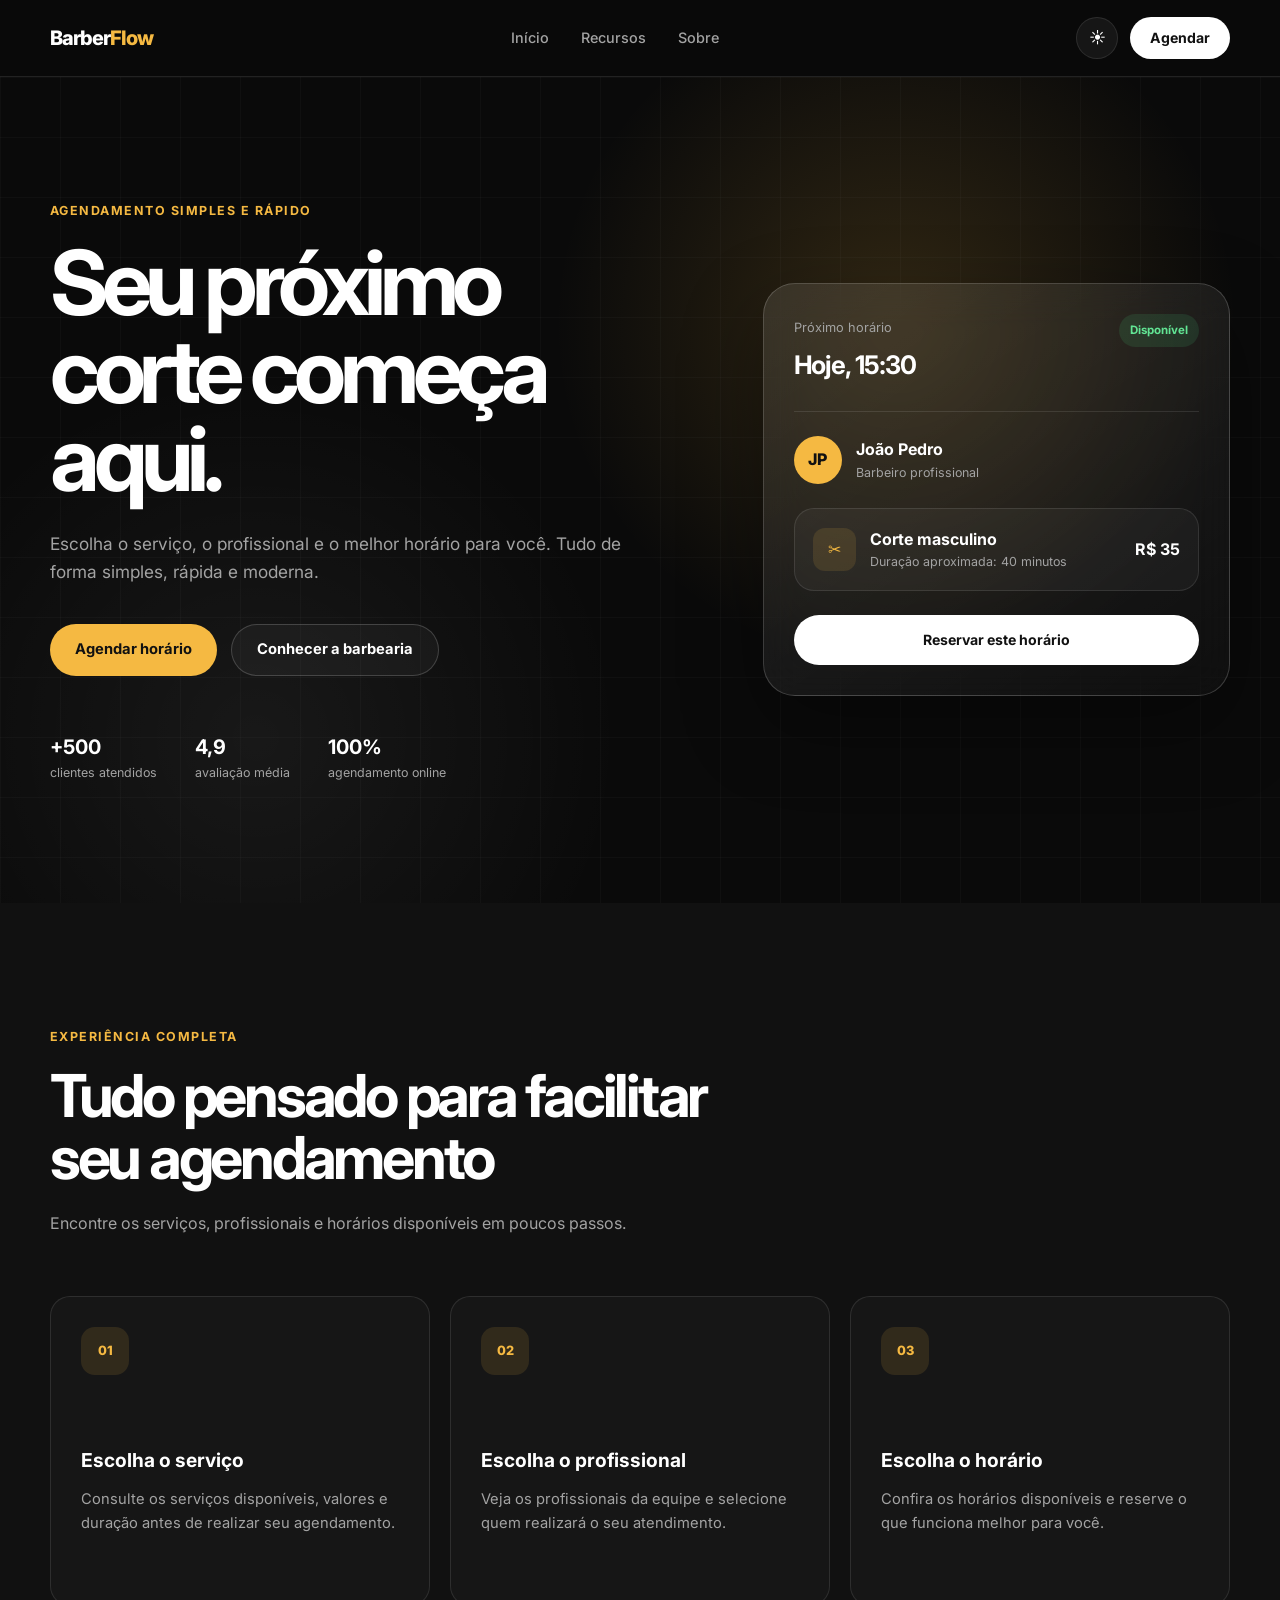
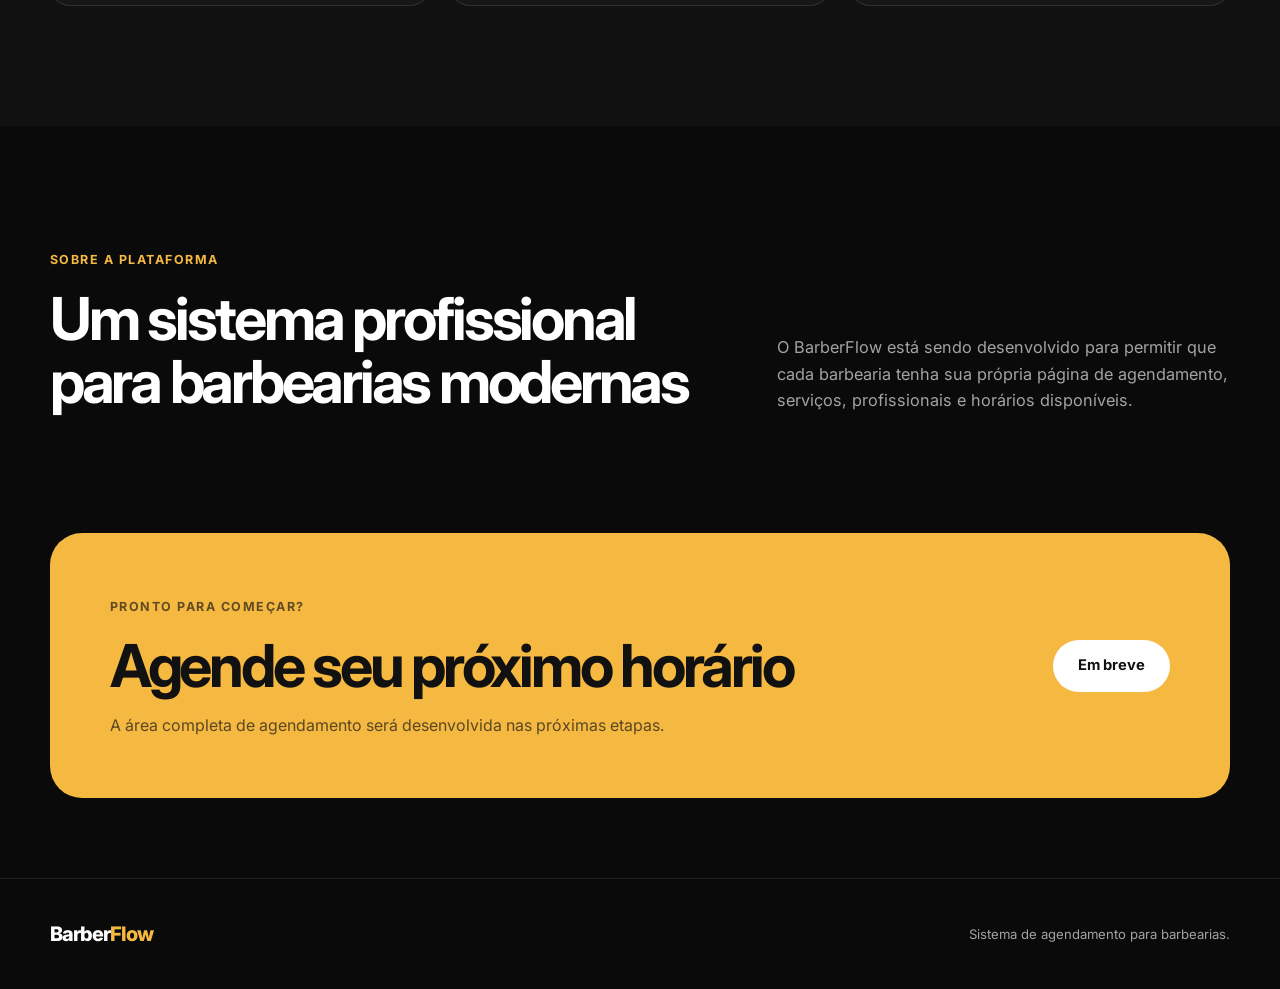
==== index.html @ 9e0fdde7 "Corrige funcionamento do modo claro e escuro" ====
<!DOCTYPE html>
<html lang="pt-BR">
<head>
    <meta charset="UTF-8">

    <meta
        name="viewport"
        content="width=device-width, initial-scale=1.0"
    >

    <meta
        name="description"
        content="BarberFlow, sistema moderno de agendamento para barbearias."
    >

    <title>BarberFlow</title>

    
    <link rel="stylesheet" href="./css/global.css">
<script src="./js/theme.js" defer></script>
</head>

<body>
    <header class="header">
        <div class="container header-content">
            <a href="./index.html" class="logo">
                Barber<span>Flow</span>
            </a>

            <nav class="navigation">
                <a href="#inicio">Início</a>
                <a href="#recursos">Recursos</a>
                <a href="#sobre">Sobre</a>
            </nav>

            <div class="header-actions">
    <button
        type="button"
        class="theme-button"
        id="theme-button"
        aria-label="Ativar modo claro"
    >
        <span id="theme-icon">☀</span>
    </button>

    <a href="#agendar" class="header-button">
        Agendar
    </a>
</div>
        </div>
    </header>

    <main>
        <section class="hero" id="inicio">
            <div class="container hero-content">
                <div class="hero-text">
                    <span class="hero-label">
                        Agendamento simples e rápido
                    </span>

                    <h1>
                        Seu próximo corte começa aqui.
                    </h1>

                    <p>
                        Escolha o serviço, o profissional e o melhor horário
                        para você. Tudo de forma simples, rápida e moderna.
                    </p>

                    <div class="hero-actions">
                        <a href="#agendar" class="button button-primary">
                            Agendar horário
                        </a>

                        <a href="#recursos" class="button button-secondary">
                            Conhecer a barbearia
                        </a>
                    </div>

                    <div class="hero-information">
                        <div>
                            <strong>+500</strong>
                            <span>clientes atendidos</span>
                        </div>

                        <div>
                            <strong>4,9</strong>
                            <span>avaliação média</span>
                        </div>

                        <div>
                            <strong>100%</strong>
                            <span>agendamento online</span>
                        </div>
                    </div>
                </div>

                <div class="hero-card">
                    <div class="card-top">
                        <div>
                            <span class="card-label">Próximo horário</span>
                            <h2>Hoje, 15:30</h2>
                        </div>

                        <span class="status">Disponível</span>
                    </div>

                    <div class="professional">
                        <div class="professional-avatar">
                            JP
                        </div>

                        <div>
                            <strong>João Pedro</strong>
                            <span>Barbeiro profissional</span>
                        </div>
                    </div>

                    <div class="service">
                        <div class="service-icon">
                            ✂
                        </div>

                        <div class="service-information">
                            <strong>Corte masculino</strong>
                            <span>Duração aproximada: 40 minutos</span>
                        </div>

                        <strong class="service-price">
                            R$ 35
                        </strong>
                    </div>

                    <a href="#agendar" class="card-button">
                        Reservar este horário
                    </a>
                </div>
            </div>
        </section>

        <section class="features" id="recursos">
            <div class="container">
                <div class="section-heading">
                    <span>Experiência completa</span>

                    <h2>
                        Tudo pensado para facilitar seu agendamento
                    </h2>

                    <p>
                        Encontre os serviços, profissionais e horários disponíveis
                        em poucos passos.
                    </p>
                </div>

                <div class="features-grid">
                    <article class="feature-card">
                        <div class="feature-icon">01</div>

                        <h3>Escolha o serviço</h3>

                        <p>
                            Consulte os serviços disponíveis, valores e duração
                            antes de realizar seu agendamento.
                        </p>
                    </article>

                    <article class="feature-card">
                        <div class="feature-icon">02</div>

                        <h3>Escolha o profissional</h3>

                        <p>
                            Veja os profissionais da equipe e selecione quem
                            realizará o seu atendimento.
                        </p>
                    </article>

                    <article class="feature-card">
                        <div class="feature-icon">03</div>

                        <h3>Escolha o horário</h3>

                        <p>
                            Confira os horários disponíveis e reserve o que
                            funciona melhor para você.
                        </p>
                    </article>
                </div>
            </div>
        </section>

        <section class="about" id="sobre">
            <div class="container about-content">
                <div>
                    <span class="section-label">Sobre a plataforma</span>

                    <h2>
                        Um sistema profissional para barbearias modernas
                    </h2>
                </div>

                <p>
                    O BarberFlow está sendo desenvolvido para permitir que cada
                    barbearia tenha sua própria página de agendamento, serviços,
                    profissionais e horários disponíveis.
                </p>
            </div>
        </section>

        <section class="booking-call" id="agendar">
            <div class="container booking-content">
                <div>
                    <span>Pronto para começar?</span>

                    <h2>Agende seu próximo horário</h2>

                    <p>
                        A área completa de agendamento será desenvolvida nas
                        próximas etapas.
                    </p>
                </div>

                <button type="button" class="button button-light">
                    Em breve
                </button>
            </div>
        </section>
    </main>

    <footer class="footer">
        <div class="container footer-content">
            <a href="./index.html" class="logo">
                Barber<span>Flow</span>
            </a>

            <p>
                Sistema de agendamento para barbearias.
            </p>
        </div>
    </footer>
    <script src="./js/theme.js"></script>
</body>
</html>
---- css/global.css ----
@import url("https://fonts.googleapis.com/css2?family=Inter:wght@400;500;600;700;800&display=swap");

:root {
    --background: #0a0a0a;
    --background-soft: #111111;
    --card: #161616;
    --card-hover: #1c1c1c;

    --text: #ffffff;
    --text-soft: #a3a3a3;
    --text-dark: #111111;

    --primary: #f5b942;
    --primary-hover: #ffc95c;

    --border: rgba(255, 255, 255, 0.1);
    --border-light: rgba(255, 255, 255, 0.18);

    --container: 1180px;

    --radius-small: 12px;
    --radius-medium: 20px;
    --radius-large: 32px;

    --shadow:
        0 30px 80px rgba(0, 0, 0, 0.35);
}

body.light-mode {
    --background: #f5f5f7;
    --background-soft: #ffffff;
    --card: #ffffff;
    --card-hover: #fafafa;

    --text: #121212;
    --text-soft: #666666;
    --text-dark: #111111;

    --border: rgba(0, 0, 0, 0.09);
    --border-light: rgba(0, 0, 0, 0.16);

    --shadow:
        0 30px 80px rgba(0, 0, 0, 0.12);
}

* {
    margin: 0;
    padding: 0;
    box-sizing: border-box;
}

html {
    scroll-behavior: smooth;
}

body {
    min-height: 100vh;
    font-family: "Inter", Arial, sans-serif;
    background-color: var(--background);
    color: var(--text);
    line-height: 1.6;
}

a {
    color: inherit;
    text-decoration: none;
}

button,
input,
select,
textarea {
    font: inherit;
}

button {
    border: none;
    cursor: pointer;
}

.container {
    width: min(100% - 40px, var(--container));
    margin-inline: auto;
}

.header {
    position: sticky;
    top: 0;
    z-index: 100;
    border-bottom: 1px solid var(--border);
    background-color: rgba(10, 10, 10, 0.82);
    backdrop-filter: blur(20px);
}

.header-content {
    min-height: 76px;
    display: flex;
    align-items: center;
    justify-content: space-between;
    gap: 30px;
}

.logo {
    font-size: 1.25rem;
    font-weight: 800;
    letter-spacing: -0.05em;
}

.logo span {
    color: var(--primary);
}

.navigation {
    display: flex;
    align-items: center;
    gap: 32px;
}

.navigation a {
    color: var(--text-soft);
    font-size: 0.9rem;
    font-weight: 500;
    transition: color 0.2s ease;
}

.navigation a:hover {
    color: var(--text);
}

.header-button {
    min-height: 42px;
    display: inline-flex;
    align-items: center;
    justify-content: center;
    padding: 0 20px;
    border-radius: 999px;
    background-color: var(--text);
    color: var(--text-dark);
    font-size: 0.88rem;
    font-weight: 700;
    transition:
        transform 0.2s ease,
        opacity 0.2s ease;
}

.header-button:hover {
    transform: translateY(-2px);
    opacity: 0.9;
}

.hero {
    position: relative;
    overflow: hidden;
    padding: 120px 0;
    background:
        radial-gradient(
            circle at 70% 30%,
            rgba(245, 185, 66, 0.17),
            transparent 32%
        ),
        radial-gradient(
            circle at 20% 80%,
            rgba(255, 255, 255, 0.06),
            transparent 30%
        );
}

.hero::before {
    content: "";
    position: absolute;
    inset: 0;
    pointer-events: none;
    background-image:
        linear-gradient(
            rgba(255, 255, 255, 0.025) 1px,
            transparent 1px
        ),
        linear-gradient(
            90deg,
            rgba(255, 255, 255, 0.025) 1px,
            transparent 1px
        );
    background-size: 60px 60px;
}

.hero-content {
    position: relative;
    display: grid;
    grid-template-columns: minmax(0, 1.15fr) minmax(340px, 0.85fr);
    align-items: center;
    gap: 80px;
}

.hero-label,
.section-label,
.section-heading > span,
.booking-content span {
    display: inline-block;
    margin-bottom: 18px;
    color: var(--primary);
    font-size: 0.78rem;
    font-weight: 700;
    letter-spacing: 0.12em;
    text-transform: uppercase;
}

.hero-text h1 {
    max-width: 720px;
    font-size: clamp(3rem, 7vw, 6rem);
    line-height: 0.98;
    letter-spacing: -0.07em;
}

.hero-text > p {
    max-width: 610px;
    margin-top: 28px;
    color: var(--text-soft);
    font-size: 1.08rem;
}

.hero-actions {
    display: flex;
    flex-wrap: wrap;
    gap: 14px;
    margin-top: 38px;
}

.button {
    min-height: 52px;
    display: inline-flex;
    align-items: center;
    justify-content: center;
    padding: 0 25px;
    border-radius: 999px;
    font-size: 0.92rem;
    font-weight: 700;
    transition:
        transform 0.2s ease,
        background-color 0.2s ease,
        border-color 0.2s ease;
}

.button:hover {
    transform: translateY(-2px);
}

.button-primary {
    background-color: var(--primary);
    color: var(--text-dark);
}

.button-primary:hover {
    background-color: var(--primary-hover);
}

.button-secondary {
    border: 1px solid var(--border-light);
    background-color: rgba(255, 255, 255, 0.04);
}

.button-secondary:hover {
    border-color: rgba(255, 255, 255, 0.3);
    background-color: rgba(255, 255, 255, 0.08);
}

.button-light {
    background-color: var(--text);
    color: var(--text-dark);
}

.hero-information {
    display: flex;
    flex-wrap: wrap;
    gap: 38px;
    margin-top: 55px;
}

.hero-information div {
    display: flex;
    flex-direction: column;
}

.hero-information strong {
    font-size: 1.25rem;
}

.hero-information span {
    color: var(--text-soft);
    font-size: 0.78rem;
}

.hero-card {
    padding: 30px;
    border: 1px solid var(--border-light);
    border-radius: var(--radius-large);
    background:
        linear-gradient(
            145deg,
            rgba(255, 255, 255, 0.1),
            rgba(255, 255, 255, 0.025)
        );
    box-shadow: var(--shadow);
    backdrop-filter: blur(20px);
}

.card-top {
    display: flex;
    align-items: flex-start;
    justify-content: space-between;
    gap: 20px;
    padding-bottom: 25px;
    border-bottom: 1px solid var(--border);
}

.card-label {
    color: var(--text-soft);
    font-size: 0.8rem;
}

.card-top h2 {
    margin-top: 5px;
    font-size: 1.6rem;
    letter-spacing: -0.04em;
}

.status {
    padding: 7px 11px;
    border-radius: 999px;
    background-color: rgba(77, 222, 128, 0.12);
    color: #62e594;
    font-size: 0.72rem;
    font-weight: 700;
}

.professional {
    display: flex;
    align-items: center;
    gap: 14px;
    padding: 24px 0;
}

.professional-avatar {
    width: 48px;
    height: 48px;
    display: grid;
    place-items: center;
    flex-shrink: 0;
    border-radius: 50%;
    background-color: var(--primary);
    color: var(--text-dark);
    font-weight: 800;
}

.professional div:last-child {
    display: flex;
    flex-direction: column;
}

.professional span,
.service-information span {
    color: var(--text-soft);
    font-size: 0.78rem;
}

.service {
    display: flex;
    align-items: center;
    gap: 14px;
    padding: 18px;
    border: 1px solid var(--border);
    border-radius: var(--radius-medium);
    background-color: rgba(255, 255, 255, 0.04);
}

.service-icon {
    width: 43px;
    height: 43px;
    display: grid;
    place-items: center;
    flex-shrink: 0;
    border-radius: 12px;
    background-color: rgba(245, 185, 66, 0.12);
    color: var(--primary);
}

.service-information {
    display: flex;
    flex: 1;
    flex-direction: column;
}

.service-price {
    white-space: nowrap;
}

.card-button {
    min-height: 50px;
    display: flex;
    align-items: center;
    justify-content: center;
    margin-top: 24px;
    border-radius: 999px;
    background-color: var(--text);
    color: var(--text-dark);
    font-size: 0.88rem;
    font-weight: 700;
    transition:
        transform 0.2s ease,
        opacity 0.2s ease;
}

.card-button:hover {
    transform: translateY(-2px);
    opacity: 0.92;
}

.features {
    padding: 120px 0;
    background-color: var(--background-soft);
}

.section-heading {
    max-width: 720px;
    margin-bottom: 60px;
}

.section-heading h2,
.about h2,
.booking-content h2 {
    font-size: clamp(2rem, 5vw, 3.7rem);
    line-height: 1.05;
    letter-spacing: -0.055em;
}

.section-heading p {
    max-width: 610px;
    margin-top: 22px;
    color: var(--text-soft);
}

.features-grid {
    display: grid;
    grid-template-columns: repeat(3, 1fr);
    gap: 20px;
}

.feature-card {
    min-height: 310px;
    padding: 30px;
    border: 1px solid var(--border);
    border-radius: var(--radius-medium);
    background-color: var(--card);
    transition:
        transform 0.25s ease,
        border-color 0.25s ease,
        background-color 0.25s ease;
}

.feature-card:hover {
    transform: translateY(-6px);
    border-color: var(--border-light);
    background-color: var(--card-hover);
}

.feature-icon {
    width: 48px;
    height: 48px;
    display: grid;
    place-items: center;
    margin-bottom: 70px;
    border-radius: 14px;
    background-color: rgba(245, 185, 66, 0.12);
    color: var(--primary);
    font-size: 0.8rem;
    font-weight: 800;
}

.feature-card h3 {
    margin-bottom: 12px;
    font-size: 1.2rem;
}

.feature-card p {
    color: var(--text-soft);
    font-size: 0.92rem;
}

.about {
    padding: 120px 0;
}

.about-content {
    display: grid;
    grid-template-columns: 1fr 0.7fr;
    align-items: end;
    gap: 80px;
}

.about-content > p {
    color: var(--text-soft);
    font-size: 1.02rem;
}

.booking-call {
    padding: 0 0 80px;
}

.booking-content {
    display: flex;
    align-items: center;
    justify-content: space-between;
    gap: 40px;
    padding: 60px;
    border-radius: var(--radius-large);
    background-color: var(--primary);
    color: var(--text-dark);
}

.booking-content span {
    color: rgba(17, 17, 17, 0.65);
}

.booking-content p {
    margin-top: 16px;
    color: rgba(17, 17, 17, 0.68);
}

.footer {
    border-top: 1px solid var(--border);
}

.footer-content {
    min-height: 110px;
    display: flex;
    align-items: center;
    justify-content: space-between;
    gap: 30px;
}

.footer-content p {
    color: var(--text-soft);
    font-size: 0.82rem;
}

@media (max-width: 900px) {
    .navigation {
        display: none;
    }

    .hero {
        padding: 90px 0;
    }

    .hero-content {
        grid-template-columns: 1fr;
        gap: 60px;
    }

    .hero-card {
        max-width: 600px;
    }

    .features-grid {
        grid-template-columns: 1fr;
    }

    .feature-card {
        min-height: auto;
    }

    .feature-icon {
        margin-bottom: 45px;
    }

    .about-content {
        grid-template-columns: 1fr;
        gap: 30px;
    }
}

@media (max-width: 600px) {
    .container {
        width: min(100% - 28px, var(--container));
    }

    .header-content {
        min-height: 68px;
    }

    .header-button {
        min-height: 38px;
        padding: 0 16px;
        font-size: 0.8rem;
    }

    .hero {
        padding: 70px 0;
    }

    .hero-text h1 {
        font-size: clamp(2.7rem, 16vw, 4.3rem);
    }

    .hero-information {
        display: grid;
        grid-template-columns: 1fr 1fr;
        gap: 24px;
    }

    .hero-card {
        padding: 22px;
        border-radius: 24px;
    }

    .service {
        align-items: flex-start;
        flex-wrap: wrap;
    }

    .service-information {
        min-width: 140px;
    }

    .features,
    .about {
        padding: 85px 0;
    }

    .section-heading {
        margin-bottom: 40px;
    }

    .feature-card {
        padding: 24px;
    }

    .booking-call {
        padding-bottom: 50px;
    }

    .booking-content {
        flex-direction: column;
        align-items: flex-start;
        padding: 35px 25px;
        border-radius: 24px;
    }

    .footer-content {
        min-height: 130px;
        flex-direction: column;
        justify-content: center;
        text-align: center;
    }
}
.header-actions {
    display: flex;
    align-items: center;
    gap: 12px;
}

.theme-button {
    width: 42px;
    height: 42px;
    display: grid;
    place-items: center;
    border: 1px solid var(--border);
    border-radius: 50%;
    background-color: var(--card);
    color: var(--text);
    font-size: 1rem;
    transition:
        transform 0.2s ease,
        background-color 0.2s ease,
        border-color 0.2s ease;
}

.theme-button:hover {
    transform: translateY(-2px);
    border-color: var(--border-light);
    background-color: var(--card-hover);
}

body.light-mode .header {
    background-color: rgba(245, 245, 247, 0.86);
}

body.light-mode .hero {
    background:
        radial-gradient(
            circle at 70% 30%,
            rgba(245, 185, 66, 0.2),
            transparent 32%
        ),
        radial-gradient(
            circle at 20% 80%,
            rgba(0, 0, 0, 0.04),
            transparent 30%
        );
}

body.light-mode .hero::before {
    background-image:
        linear-gradient(
            rgba(0, 0, 0, 0.035) 1px,
            transparent 1px
        ),
        linear-gradient(
            90deg,
            rgba(0, 0, 0, 0.035) 1px,
            transparent 1px
        );
}

body.light-mode .hero-card {
    background:
        linear-gradient(
            145deg,
            rgba(255, 255, 255, 0.98),
            rgba(255, 255, 255, 0.8)
        );
}

body.light-mode .button-secondary {
    background-color: rgba(0, 0, 0, 0.03);
}

body.light-mode .button-secondary:hover {
    background-color: rgba(0, 0, 0, 0.07);
}

.header-actions {
    display: flex;
    align-items: center;
    gap: 12px;
}

.theme-button {
    width: 42px;
    height: 42px;
    display: grid;
    place-items: center;
    border: 1px solid var(--border);
    border-radius: 50%;
    background-color: var(--card);
    color: var(--text);
    font-size: 1rem;
    cursor: pointer;
}

body.light-mode .header {
    background-color: rgba(245, 245, 247, 0.9);
}

body.light-mode .hero-card {
    background-color: #ffffff;
}
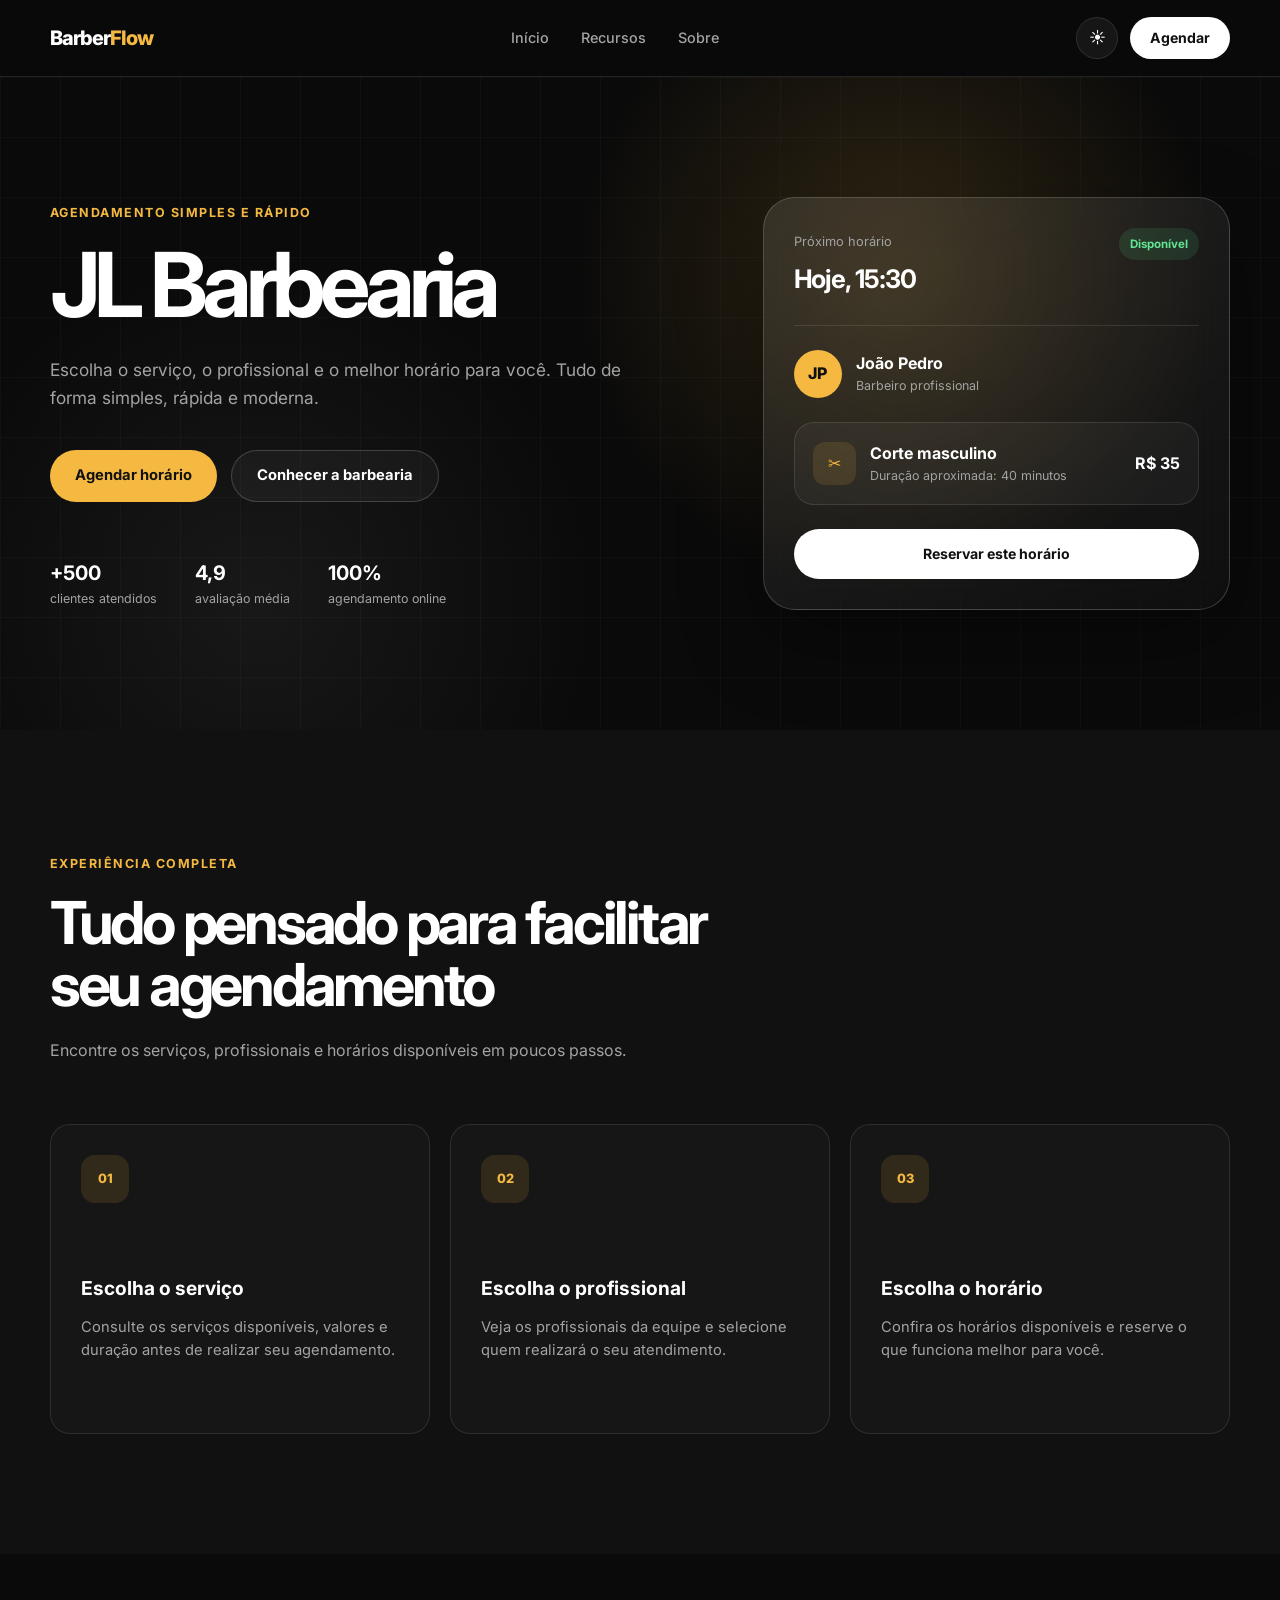
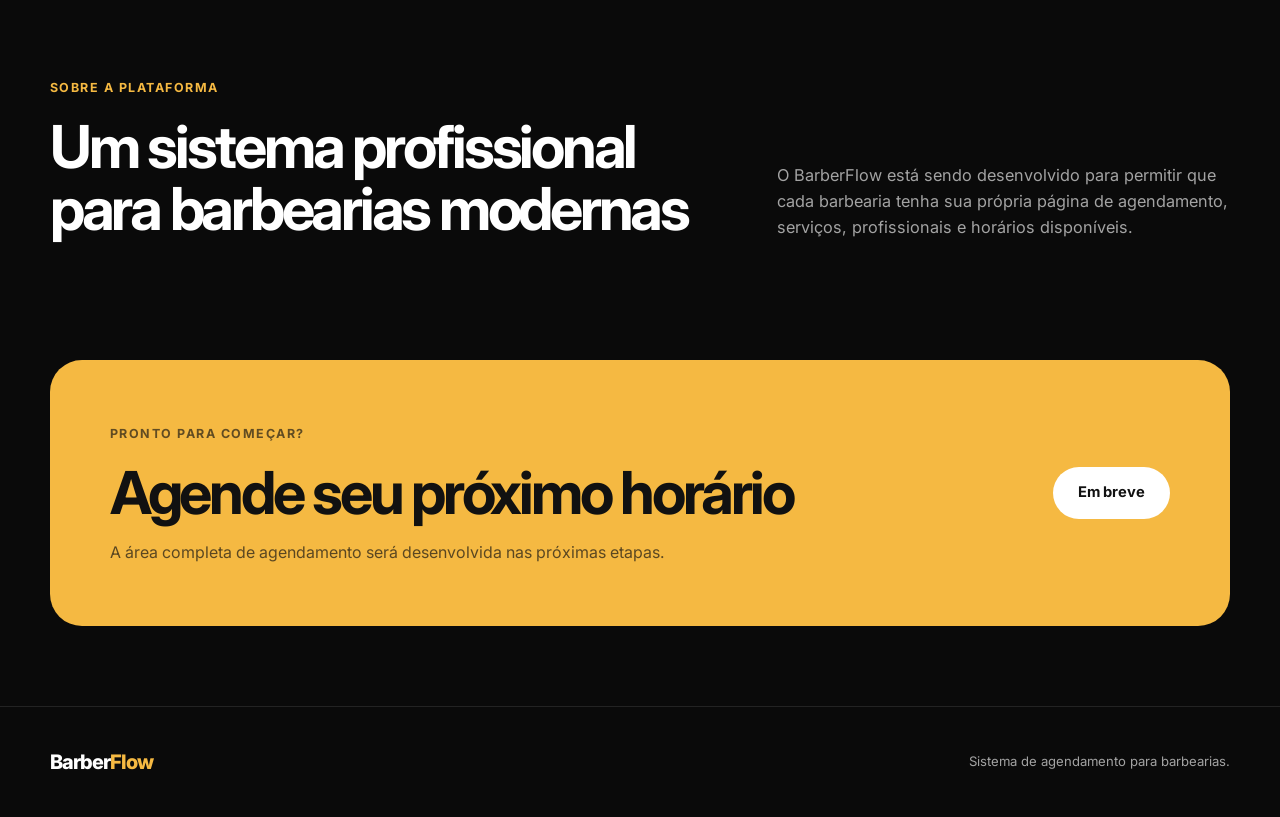
==== commit 9a637caf: "Testa banco de dados simulado na página" ====
--- a/index.html
+++ b/index.html
@@ -8,16 +8,10 @@
         content="width=device-width, initial-scale=1.0"
     >
 
-    <meta
-        name="description"
-        content="BarberFlow, sistema moderno de agendamento para barbearias."
-    >
-
     <title>BarberFlow</title>
 
-    
     <link rel="stylesheet" href="./css/global.css">
-<script src="./js/theme.js" defer></script>
+    <script src="./js/theme.js" defer></script>
 </head>
 
 <body>
@@ -58,7 +52,7 @@
                         Agendamento simples e rápido
                     </span>
 
-                    <h1>
+                    <h1 id="hero-title">
                         Seu próximo corte começa aqui.
                     </h1>
 
@@ -239,6 +233,8 @@
             </p>
         </div>
     </footer>
-    <script src="./js/theme.js"></script>
+    <script src="./js/theme.js" defer></script>
+<script src="./js/database.js"></script>
+<script src="./js/app.js"></script>
 </body>
 </html>
--- a/css/global.css
+++ b/css/global.css
@@ -1,47 +1,12 @@
 @import url("https://fonts.googleapis.com/css2?family=Inter:wght@400;500;600;700;800&display=swap");
 
-:root {
-    --background: #0a0a0a;
-    --background-soft: #111111;
-    --card: #161616;
-    --card-hover: #1c1c1c;
-
-    --text: #ffffff;
-    --text-soft: #a3a3a3;
-    --text-dark: #111111;
-
-    --primary: #f5b942;
-    --primary-hover: #ffc95c;
-
-    --border: rgba(255, 255, 255, 0.1);
-    --border-light: rgba(255, 255, 255, 0.18);
-
-    --container: 1180px;
-
-    --radius-small: 12px;
-    --radius-medium: 20px;
-    --radius-large: 32px;
-
-    --shadow:
-        0 30px 80px rgba(0, 0, 0, 0.35);
-}
-
-body.light-mode {
-    --background: #f5f5f7;
-    --background-soft: #ffffff;
-    --card: #ffffff;
-    --card-hover: #fafafa;
-
-    --text: #121212;
-    --text-soft: #666666;
-    --text-dark: #111111;
-
-    --border: rgba(0, 0, 0, 0.09);
-    --border-light: rgba(0, 0, 0, 0.16);
-
-    --shadow:
-        0 30px 80px rgba(0, 0, 0, 0.12);
-}
+@import url("./variables.css");
+@import url("./header.css");
+@import url("./hero.css");
+@import url("./buttons.css");
+@import url("./cards.css");
+@import url("./sections.css");
+@import url("./responsive.css");
 
 * {
     margin: 0;
@@ -59,6 +24,9 @@
     background-color: var(--background);
     color: var(--text);
     line-height: 1.6;
+    transition:
+        background-color 0.25s ease,
+        color 0.25s ease;
 }
 
 a {
@@ -81,676 +49,4 @@
 .container {
     width: min(100% - 40px, var(--container));
     margin-inline: auto;
-}
-
-.header {
-    position: sticky;
-    top: 0;
-    z-index: 100;
-    border-bottom: 1px solid var(--border);
-    background-color: rgba(10, 10, 10, 0.82);
-    backdrop-filter: blur(20px);
-}
-
-.header-content {
-    min-height: 76px;
-    display: flex;
-    align-items: center;
-    justify-content: space-between;
-    gap: 30px;
-}
-
-.logo {
-    font-size: 1.25rem;
-    font-weight: 800;
-    letter-spacing: -0.05em;
-}
-
-.logo span {
-    color: var(--primary);
-}
-
-.navigation {
-    display: flex;
-    align-items: center;
-    gap: 32px;
-}
-
-.navigation a {
-    color: var(--text-soft);
-    font-size: 0.9rem;
-    font-weight: 500;
-    transition: color 0.2s ease;
-}
-
-.navigation a:hover {
-    color: var(--text);
-}
-
-.header-button {
-    min-height: 42px;
-    display: inline-flex;
-    align-items: center;
-    justify-content: center;
-    padding: 0 20px;
-    border-radius: 999px;
-    background-color: var(--text);
-    color: var(--text-dark);
-    font-size: 0.88rem;
-    font-weight: 700;
-    transition:
-        transform 0.2s ease,
-        opacity 0.2s ease;
-}
-
-.header-button:hover {
-    transform: translateY(-2px);
-    opacity: 0.9;
-}
-
-.hero {
-    position: relative;
-    overflow: hidden;
-    padding: 120px 0;
-    background:
-        radial-gradient(
-            circle at 70% 30%,
-            rgba(245, 185, 66, 0.17),
-            transparent 32%
-        ),
-        radial-gradient(
-            circle at 20% 80%,
-            rgba(255, 255, 255, 0.06),
-            transparent 30%
-        );
-}
-
-.hero::before {
-    content: "";
-    position: absolute;
-    inset: 0;
-    pointer-events: none;
-    background-image:
-        linear-gradient(
-            rgba(255, 255, 255, 0.025) 1px,
-            transparent 1px
-        ),
-        linear-gradient(
-            90deg,
-            rgba(255, 255, 255, 0.025) 1px,
-            transparent 1px
-        );
-    background-size: 60px 60px;
-}
-
-.hero-content {
-    position: relative;
-    display: grid;
-    grid-template-columns: minmax(0, 1.15fr) minmax(340px, 0.85fr);
-    align-items: center;
-    gap: 80px;
-}
-
-.hero-label,
-.section-label,
-.section-heading > span,
-.booking-content span {
-    display: inline-block;
-    margin-bottom: 18px;
-    color: var(--primary);
-    font-size: 0.78rem;
-    font-weight: 700;
-    letter-spacing: 0.12em;
-    text-transform: uppercase;
-}
-
-.hero-text h1 {
-    max-width: 720px;
-    font-size: clamp(3rem, 7vw, 6rem);
-    line-height: 0.98;
-    letter-spacing: -0.07em;
-}
-
-.hero-text > p {
-    max-width: 610px;
-    margin-top: 28px;
-    color: var(--text-soft);
-    font-size: 1.08rem;
-}
-
-.hero-actions {
-    display: flex;
-    flex-wrap: wrap;
-    gap: 14px;
-    margin-top: 38px;
-}
-
-.button {
-    min-height: 52px;
-    display: inline-flex;
-    align-items: center;
-    justify-content: center;
-    padding: 0 25px;
-    border-radius: 999px;
-    font-size: 0.92rem;
-    font-weight: 700;
-    transition:
-        transform 0.2s ease,
-        background-color 0.2s ease,
-        border-color 0.2s ease;
-}
-
-.button:hover {
-    transform: translateY(-2px);
-}
-
-.button-primary {
-    background-color: var(--primary);
-    color: var(--text-dark);
-}
-
-.button-primary:hover {
-    background-color: var(--primary-hover);
-}
-
-.button-secondary {
-    border: 1px solid var(--border-light);
-    background-color: rgba(255, 255, 255, 0.04);
-}
-
-.button-secondary:hover {
-    border-color: rgba(255, 255, 255, 0.3);
-    background-color: rgba(255, 255, 255, 0.08);
-}
-
-.button-light {
-    background-color: var(--text);
-    color: var(--text-dark);
-}
-
-.hero-information {
-    display: flex;
-    flex-wrap: wrap;
-    gap: 38px;
-    margin-top: 55px;
-}
-
-.hero-information div {
-    display: flex;
-    flex-direction: column;
-}
-
-.hero-information strong {
-    font-size: 1.25rem;
-}
-
-.hero-information span {
-    color: var(--text-soft);
-    font-size: 0.78rem;
-}
-
-.hero-card {
-    padding: 30px;
-    border: 1px solid var(--border-light);
-    border-radius: var(--radius-large);
-    background:
-        linear-gradient(
-            145deg,
-            rgba(255, 255, 255, 0.1),
-            rgba(255, 255, 255, 0.025)
-        );
-    box-shadow: var(--shadow);
-    backdrop-filter: blur(20px);
-}
-
-.card-top {
-    display: flex;
-    align-items: flex-start;
-    justify-content: space-between;
-    gap: 20px;
-    padding-bottom: 25px;
-    border-bottom: 1px solid var(--border);
-}
-
-.card-label {
-    color: var(--text-soft);
-    font-size: 0.8rem;
-}
-
-.card-top h2 {
-    margin-top: 5px;
-    font-size: 1.6rem;
-    letter-spacing: -0.04em;
-}
-
-.status {
-    padding: 7px 11px;
-    border-radius: 999px;
-    background-color: rgba(77, 222, 128, 0.12);
-    color: #62e594;
-    font-size: 0.72rem;
-    font-weight: 700;
-}
-
-.professional {
-    display: flex;
-    align-items: center;
-    gap: 14px;
-    padding: 24px 0;
-}
-
-.professional-avatar {
-    width: 48px;
-    height: 48px;
-    display: grid;
-    place-items: center;
-    flex-shrink: 0;
-    border-radius: 50%;
-    background-color: var(--primary);
-    color: var(--text-dark);
-    font-weight: 800;
-}
-
-.professional div:last-child {
-    display: flex;
-    flex-direction: column;
-}
-
-.professional span,
-.service-information span {
-    color: var(--text-soft);
-    font-size: 0.78rem;
-}
-
-.service {
-    display: flex;
-    align-items: center;
-    gap: 14px;
-    padding: 18px;
-    border: 1px solid var(--border);
-    border-radius: var(--radius-medium);
-    background-color: rgba(255, 255, 255, 0.04);
-}
-
-.service-icon {
-    width: 43px;
-    height: 43px;
-    display: grid;
-    place-items: center;
-    flex-shrink: 0;
-    border-radius: 12px;
-    background-color: rgba(245, 185, 66, 0.12);
-    color: var(--primary);
-}
-
-.service-information {
-    display: flex;
-    flex: 1;
-    flex-direction: column;
-}
-
-.service-price {
-    white-space: nowrap;
-}
-
-.card-button {
-    min-height: 50px;
-    display: flex;
-    align-items: center;
-    justify-content: center;
-    margin-top: 24px;
-    border-radius: 999px;
-    background-color: var(--text);
-    color: var(--text-dark);
-    font-size: 0.88rem;
-    font-weight: 700;
-    transition:
-        transform 0.2s ease,
-        opacity 0.2s ease;
-}
-
-.card-button:hover {
-    transform: translateY(-2px);
-    opacity: 0.92;
-}
-
-.features {
-    padding: 120px 0;
-    background-color: var(--background-soft);
-}
-
-.section-heading {
-    max-width: 720px;
-    margin-bottom: 60px;
-}
-
-.section-heading h2,
-.about h2,
-.booking-content h2 {
-    font-size: clamp(2rem, 5vw, 3.7rem);
-    line-height: 1.05;
-    letter-spacing: -0.055em;
-}
-
-.section-heading p {
-    max-width: 610px;
-    margin-top: 22px;
-    color: var(--text-soft);
-}
-
-.features-grid {
-    display: grid;
-    grid-template-columns: repeat(3, 1fr);
-    gap: 20px;
-}
-
-.feature-card {
-    min-height: 310px;
-    padding: 30px;
-    border: 1px solid var(--border);
-    border-radius: var(--radius-medium);
-    background-color: var(--card);
-    transition:
-        transform 0.25s ease,
-        border-color 0.25s ease,
-        background-color 0.25s ease;
-}
-
-.feature-card:hover {
-    transform: translateY(-6px);
-    border-color: var(--border-light);
-    background-color: var(--card-hover);
-}
-
-.feature-icon {
-    width: 48px;
-    height: 48px;
-    display: grid;
-    place-items: center;
-    margin-bottom: 70px;
-    border-radius: 14px;
-    background-color: rgba(245, 185, 66, 0.12);
-    color: var(--primary);
-    font-size: 0.8rem;
-    font-weight: 800;
-}
-
-.feature-card h3 {
-    margin-bottom: 12px;
-    font-size: 1.2rem;
-}
-
-.feature-card p {
-    color: var(--text-soft);
-    font-size: 0.92rem;
-}
-
-.about {
-    padding: 120px 0;
-}
-
-.about-content {
-    display: grid;
-    grid-template-columns: 1fr 0.7fr;
-    align-items: end;
-    gap: 80px;
-}
-
-.about-content > p {
-    color: var(--text-soft);
-    font-size: 1.02rem;
-}
-
-.booking-call {
-    padding: 0 0 80px;
-}
-
-.booking-content {
-    display: flex;
-    align-items: center;
-    justify-content: space-between;
-    gap: 40px;
-    padding: 60px;
-    border-radius: var(--radius-large);
-    background-color: var(--primary);
-    color: var(--text-dark);
-}
-
-.booking-content span {
-    color: rgba(17, 17, 17, 0.65);
-}
-
-.booking-content p {
-    margin-top: 16px;
-    color: rgba(17, 17, 17, 0.68);
-}
-
-.footer {
-    border-top: 1px solid var(--border);
-}
-
-.footer-content {
-    min-height: 110px;
-    display: flex;
-    align-items: center;
-    justify-content: space-between;
-    gap: 30px;
-}
-
-.footer-content p {
-    color: var(--text-soft);
-    font-size: 0.82rem;
-}
-
-@media (max-width: 900px) {
-    .navigation {
-        display: none;
-    }
-
-    .hero {
-        padding: 90px 0;
-    }
-
-    .hero-content {
-        grid-template-columns: 1fr;
-        gap: 60px;
-    }
-
-    .hero-card {
-        max-width: 600px;
-    }
-
-    .features-grid {
-        grid-template-columns: 1fr;
-    }
-
-    .feature-card {
-        min-height: auto;
-    }
-
-    .feature-icon {
-        margin-bottom: 45px;
-    }
-
-    .about-content {
-        grid-template-columns: 1fr;
-        gap: 30px;
-    }
-}
-
-@media (max-width: 600px) {
-    .container {
-        width: min(100% - 28px, var(--container));
-    }
-
-    .header-content {
-        min-height: 68px;
-    }
-
-    .header-button {
-        min-height: 38px;
-        padding: 0 16px;
-        font-size: 0.8rem;
-    }
-
-    .hero {
-        padding: 70px 0;
-    }
-
-    .hero-text h1 {
-        font-size: clamp(2.7rem, 16vw, 4.3rem);
-    }
-
-    .hero-information {
-        display: grid;
-        grid-template-columns: 1fr 1fr;
-        gap: 24px;
-    }
-
-    .hero-card {
-        padding: 22px;
-        border-radius: 24px;
-    }
-
-    .service {
-        align-items: flex-start;
-        flex-wrap: wrap;
-    }
-
-    .service-information {
-        min-width: 140px;
-    }
-
-    .features,
-    .about {
-        padding: 85px 0;
-    }
-
-    .section-heading {
-        margin-bottom: 40px;
-    }
-
-    .feature-card {
-        padding: 24px;
-    }
-
-    .booking-call {
-        padding-bottom: 50px;
-    }
-
-    .booking-content {
-        flex-direction: column;
-        align-items: flex-start;
-        padding: 35px 25px;
-        border-radius: 24px;
-    }
-
-    .footer-content {
-        min-height: 130px;
-        flex-direction: column;
-        justify-content: center;
-        text-align: center;
-    }
-}
-.header-actions {
-    display: flex;
-    align-items: center;
-    gap: 12px;
-}
-
-.theme-button {
-    width: 42px;
-    height: 42px;
-    display: grid;
-    place-items: center;
-    border: 1px solid var(--border);
-    border-radius: 50%;
-    background-color: var(--card);
-    color: var(--text);
-    font-size: 1rem;
-    transition:
-        transform 0.2s ease,
-        background-color 0.2s ease,
-        border-color 0.2s ease;
-}
-
-.theme-button:hover {
-    transform: translateY(-2px);
-    border-color: var(--border-light);
-    background-color: var(--card-hover);
-}
-
-body.light-mode .header {
-    background-color: rgba(245, 245, 247, 0.86);
-}
-
-body.light-mode .hero {
-    background:
-        radial-gradient(
-            circle at 70% 30%,
-            rgba(245, 185, 66, 0.2),
-            transparent 32%
-        ),
-        radial-gradient(
-            circle at 20% 80%,
-            rgba(0, 0, 0, 0.04),
-            transparent 30%
-        );
-}
-
-body.light-mode .hero::before {
-    background-image:
-        linear-gradient(
-            rgba(0, 0, 0, 0.035) 1px,
-            transparent 1px
-        ),
-        linear-gradient(
-            90deg,
-            rgba(0, 0, 0, 0.035) 1px,
-            transparent 1px
-        );
-}
-
-body.light-mode .hero-card {
-    background:
-        linear-gradient(
-            145deg,
-            rgba(255, 255, 255, 0.98),
-            rgba(255, 255, 255, 0.8)
-        );
-}
-
-body.light-mode .button-secondary {
-    background-color: rgba(0, 0, 0, 0.03);
-}
-
-body.light-mode .button-secondary:hover {
-    background-color: rgba(0, 0, 0, 0.07);
-}
-
-.header-actions {
-    display: flex;
-    align-items: center;
-    gap: 12px;
-}
-
-.theme-button {
-    width: 42px;
-    height: 42px;
-    display: grid;
-    place-items: center;
-    border: 1px solid var(--border);
-    border-radius: 50%;
-    background-color: var(--card);
-    color: var(--text);
-    font-size: 1rem;
-    cursor: pointer;
-}
-
-body.light-mode .header {
-    background-color: rgba(245, 245, 247, 0.9);
-}
-
-body.light-mode .hero-card {
-    background-color: #ffffff;
 }
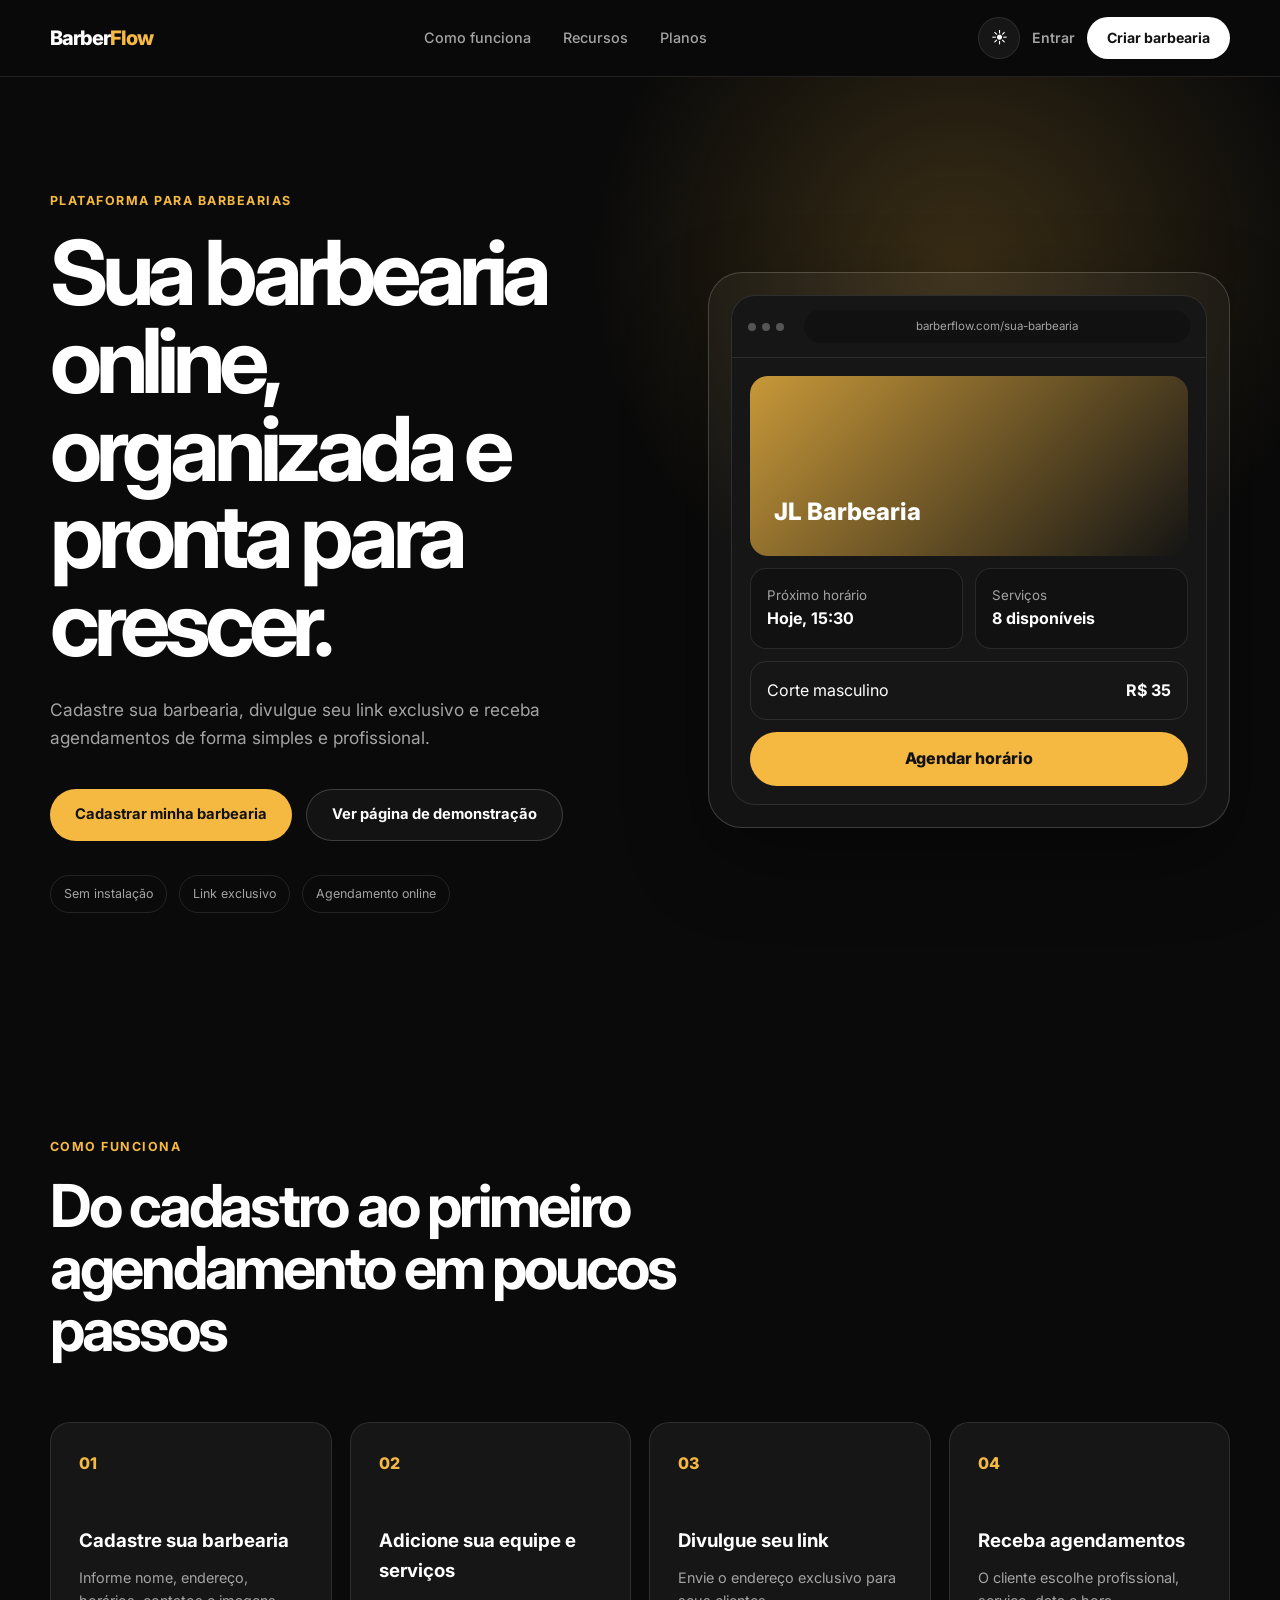
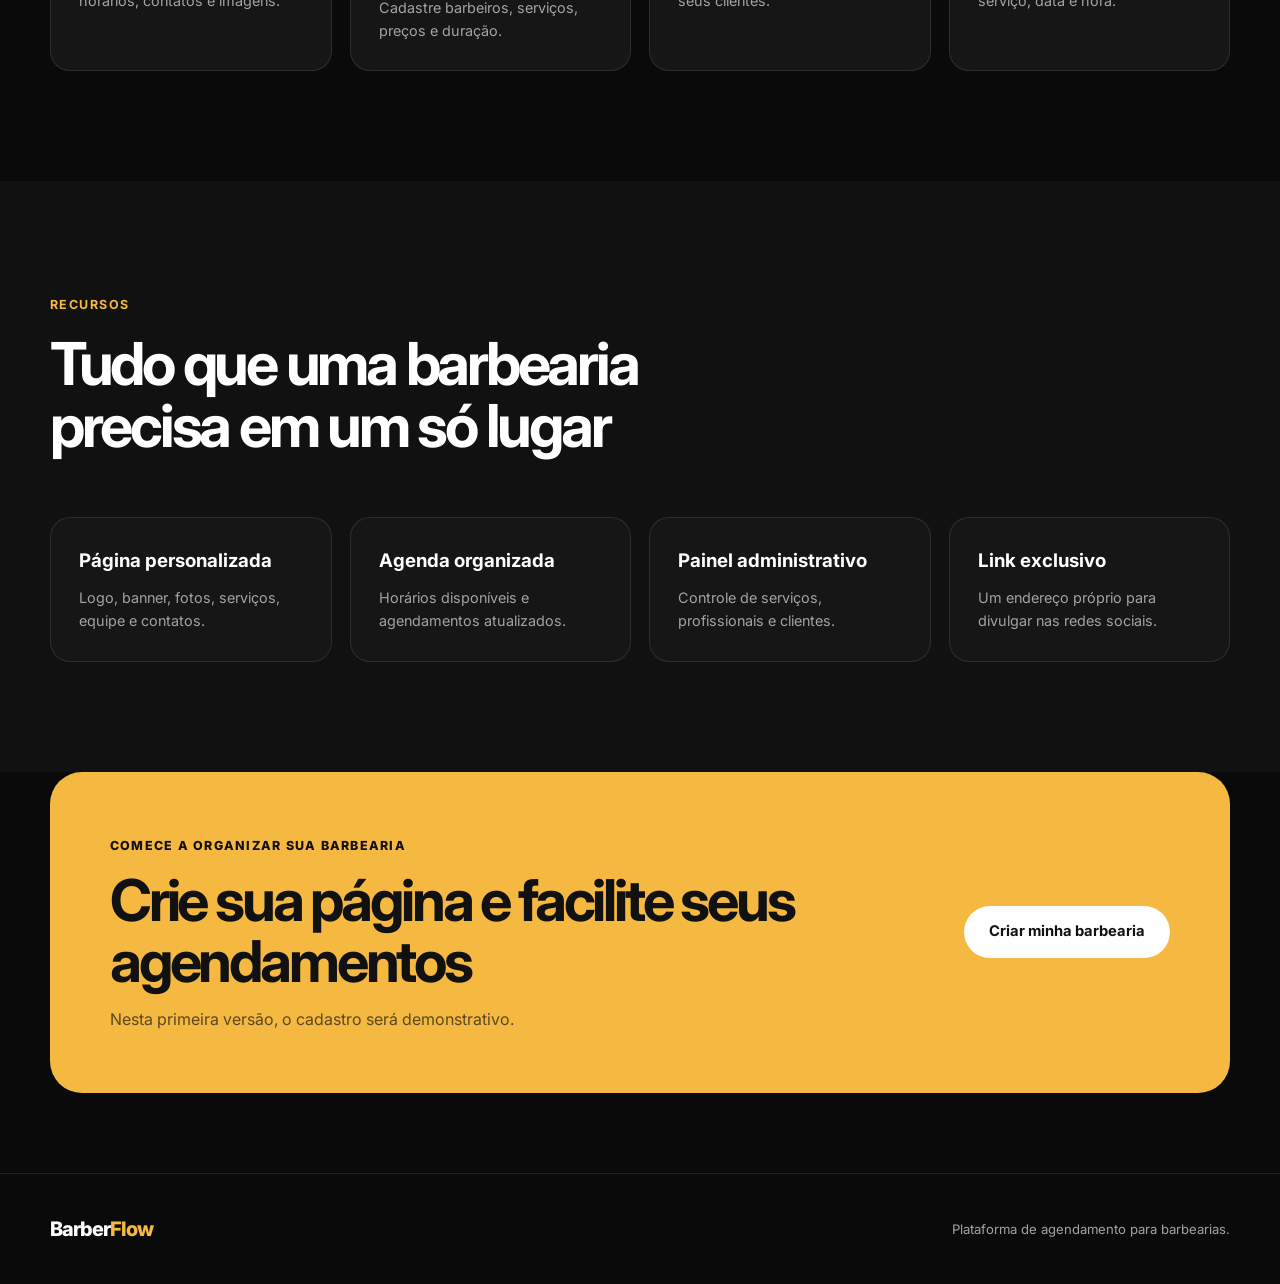
==== commit ed78ca6b: "mudança" ====
--- a/index.html
+++ b/index.html
@@ -8,9 +8,16 @@
         content="width=device-width, initial-scale=1.0"
     >
 
+    <meta
+        name="description"
+        content="BarberFlow, plataforma de agendamento para barbearias."
+    >
+
     <title>BarberFlow</title>
 
     <link rel="stylesheet" href="./css/global.css">
+    <link rel="stylesheet" href="./css/landing.css">
+
     <script src="./js/theme.js" defer></script>
 </head>
 
@@ -22,202 +29,225 @@
             </a>
 
             <nav class="navigation">
-                <a href="#inicio">Início</a>
+                <a href="#como-funciona">Como funciona</a>
                 <a href="#recursos">Recursos</a>
-                <a href="#sobre">Sobre</a>
+                <a href="#planos">Planos</a>
             </nav>
 
             <div class="header-actions">
-    <button
-        type="button"
-        class="theme-button"
-        id="theme-button"
-        aria-label="Ativar modo claro"
-    >
-        <span id="theme-icon">☀</span>
-    </button>
-
-    <a href="#agendar" class="header-button">
-        Agendar
-    </a>
-</div>
+                <button
+                    type="button"
+                    class="theme-button"
+                    id="theme-button"
+                    aria-label="Alterar tema"
+                >
+                    <span id="theme-icon">☀</span>
+                </button>
+
+                <a href="./pages/login.html" class="header-login">
+                    Entrar
+                </a>
+
+                <a href="./pages/cadastro.html" class="header-button">
+                    Criar barbearia
+                </a>
+            </div>
         </div>
     </header>
 
     <main>
-        <section class="hero" id="inicio">
-            <div class="container hero-content">
-                <div class="hero-text">
+        <section class="platform-hero">
+            <div class="container platform-hero-content">
+                <div class="platform-hero-text">
                     <span class="hero-label">
-                        Agendamento simples e rápido
+                        Plataforma para barbearias
                     </span>
 
-                    <h1 id="hero-title">
-                        Seu próximo corte começa aqui.
+                    <h1>
+                        Sua barbearia online, organizada e pronta para crescer.
                     </h1>
 
                     <p>
-                        Escolha o serviço, o profissional e o melhor horário
-                        para você. Tudo de forma simples, rápida e moderna.
+                        Cadastre sua barbearia, divulgue seu link exclusivo e
+                        receba agendamentos de forma simples e profissional.
                     </p>
 
                     <div class="hero-actions">
-                        <a href="#agendar" class="button button-primary">
-                            Agendar horário
+                        <a
+                            href="./pages/cadastro.html"
+                            class="button button-primary"
+                        >
+                            Cadastrar minha barbearia
                         </a>
 
-                        <a href="#recursos" class="button button-secondary">
-                            Conhecer a barbearia
+                        <a
+                            href="./pages/barbearia.html?barbearia=jl-barbearia"
+                            class="button button-secondary"
+                        >
+                            Ver página de demonstração
                         </a>
                     </div>
 
-                    <div class="hero-information">
-                        <div>
-                            <strong>+500</strong>
-                            <span>clientes atendidos</span>
+                    <div class="platform-benefits">
+                        <span>Sem instalação</span>
+                        <span>Link exclusivo</span>
+                        <span>Agendamento online</span>
+                    </div>
+                </div>
+
+                <div class="platform-preview">
+                    <div class="preview-browser">
+                        <div class="preview-browser-top">
+                            <div class="preview-dots">
+                                <span></span>
+                                <span></span>
+                                <span></span>
+                            </div>
+
+                            <div class="preview-address">
+                                barberflow.com/sua-barbearia
+                            </div>
                         </div>
 
-                        <div>
-                            <strong>4,9</strong>
-                            <span>avaliação média</span>
-                        </div>
-
-                        <div>
-                            <strong>100%</strong>
-                            <span>agendamento online</span>
+                        <div class="preview-content">
+                            <div class="preview-banner">
+                                <span>JL Barbearia</span>
+                            </div>
+
+                            <div class="preview-cards">
+                                <div>
+                                    <small>Próximo horário</small>
+                                    <strong>Hoje, 15:30</strong>
+                                </div>
+
+                                <div>
+                                    <small>Serviços</small>
+                                    <strong>8 disponíveis</strong>
+                                </div>
+                            </div>
+
+                            <div class="preview-service">
+                                <span>Corte masculino</span>
+                                <strong>R$ 35</strong>
+                            </div>
+
+                            <div class="preview-button">
+                                Agendar horário
+                            </div>
                         </div>
                     </div>
                 </div>
-
-                <div class="hero-card">
-                    <div class="card-top">
-                        <div>
-                            <span class="card-label">Próximo horário</span>
-                            <h2>Hoje, 15:30</h2>
-                        </div>
-
-                        <span class="status">Disponível</span>
-                    </div>
-
-                    <div class="professional">
-                        <div class="professional-avatar">
-                            JP
-                        </div>
-
-                        <div>
-                            <strong>João Pedro</strong>
-                            <span>Barbeiro profissional</span>
-                        </div>
-                    </div>
-
-                    <div class="service">
-                        <div class="service-icon">
-                            ✂
-                        </div>
-
-                        <div class="service-information">
-                            <strong>Corte masculino</strong>
-                            <span>Duração aproximada: 40 minutos</span>
-                        </div>
-
-                        <strong class="service-price">
-                            R$ 35
-                        </strong>
-                    </div>
-
-                    <a href="#agendar" class="card-button">
-                        Reservar este horário
-                    </a>
-                </div>
-            </div>
-        </section>
-
-        <section class="features" id="recursos">
+            </div>
+        </section>
+
+        <section class="platform-section" id="como-funciona">
             <div class="container">
                 <div class="section-heading">
-                    <span>Experiência completa</span>
+                    <span>Como funciona</span>
 
                     <h2>
-                        Tudo pensado para facilitar seu agendamento
+                        Do cadastro ao primeiro agendamento em poucos passos
                     </h2>
+                </div>
+
+                <div class="steps-grid">
+                    <article class="step-card">
+                        <span>01</span>
+                        <h3>Cadastre sua barbearia</h3>
+                        <p>
+                            Informe nome, endereço, horários, contatos e imagens.
+                        </p>
+                    </article>
+
+                    <article class="step-card">
+                        <span>02</span>
+                        <h3>Adicione sua equipe e serviços</h3>
+                        <p>
+                            Cadastre barbeiros, serviços, preços e duração.
+                        </p>
+                    </article>
+
+                    <article class="step-card">
+                        <span>03</span>
+                        <h3>Divulgue seu link</h3>
+                        <p>
+                            Envie o endereço exclusivo para seus clientes.
+                        </p>
+                    </article>
+
+                    <article class="step-card">
+                        <span>04</span>
+                        <h3>Receba agendamentos</h3>
+                        <p>
+                            O cliente escolhe profissional, serviço, data e hora.
+                        </p>
+                    </article>
+                </div>
+            </div>
+        </section>
+
+        <section class="platform-section platform-section-soft" id="recursos">
+            <div class="container">
+                <div class="section-heading">
+                    <span>Recursos</span>
+
+                    <h2>
+                        Tudo que uma barbearia precisa em um só lugar
+                    </h2>
+                </div>
+
+                <div class="resource-grid">
+                    <article class="resource-card">
+                        <h3>Página personalizada</h3>
+                        <p>
+                            Logo, banner, fotos, serviços, equipe e contatos.
+                        </p>
+                    </article>
+
+                    <article class="resource-card">
+                        <h3>Agenda organizada</h3>
+                        <p>
+                            Horários disponíveis e agendamentos atualizados.
+                        </p>
+                    </article>
+
+                    <article class="resource-card">
+                        <h3>Painel administrativo</h3>
+                        <p>
+                            Controle de serviços, profissionais e clientes.
+                        </p>
+                    </article>
+
+                    <article class="resource-card">
+                        <h3>Link exclusivo</h3>
+                        <p>
+                            Um endereço próprio para divulgar nas redes sociais.
+                        </p>
+                    </article>
+                </div>
+            </div>
+        </section>
+
+        <section class="platform-cta" id="planos">
+            <div class="container platform-cta-content">
+                <div>
+                    <span>Comece a organizar sua barbearia</span>
+
+                    <h2>
+                        Crie sua página e facilite seus agendamentos
+                    </h2>
 
                     <p>
-                        Encontre os serviços, profissionais e horários disponíveis
-                        em poucos passos.
+                        Nesta primeira versão, o cadastro será demonstrativo.
                     </p>
                 </div>
 
-                <div class="features-grid">
-                    <article class="feature-card">
-                        <div class="feature-icon">01</div>
-
-                        <h3>Escolha o serviço</h3>
-
-                        <p>
-                            Consulte os serviços disponíveis, valores e duração
-                            antes de realizar seu agendamento.
-                        </p>
-                    </article>
-
-                    <article class="feature-card">
-                        <div class="feature-icon">02</div>
-
-                        <h3>Escolha o profissional</h3>
-
-                        <p>
-                            Veja os profissionais da equipe e selecione quem
-                            realizará o seu atendimento.
-                        </p>
-                    </article>
-
-                    <article class="feature-card">
-                        <div class="feature-icon">03</div>
-
-                        <h3>Escolha o horário</h3>
-
-                        <p>
-                            Confira os horários disponíveis e reserve o que
-                            funciona melhor para você.
-                        </p>
-                    </article>
-                </div>
-            </div>
-        </section>
-
-        <section class="about" id="sobre">
-            <div class="container about-content">
-                <div>
-                    <span class="section-label">Sobre a plataforma</span>
-
-                    <h2>
-                        Um sistema profissional para barbearias modernas
-                    </h2>
-                </div>
-
-                <p>
-                    O BarberFlow está sendo desenvolvido para permitir que cada
-                    barbearia tenha sua própria página de agendamento, serviços,
-                    profissionais e horários disponíveis.
-                </p>
-            </div>
-        </section>
-
-        <section class="booking-call" id="agendar">
-            <div class="container booking-content">
-                <div>
-                    <span>Pronto para começar?</span>
-
-                    <h2>Agende seu próximo horário</h2>
-
-                    <p>
-                        A área completa de agendamento será desenvolvida nas
-                        próximas etapas.
-                    </p>
-                </div>
-
-                <button type="button" class="button button-light">
-                    Em breve
-                </button>
+                <a
+                    href="./pages/cadastro.html"
+                    class="button button-light"
+                >
+                    Criar minha barbearia
+                </a>
             </div>
         </section>
     </main>
@@ -229,12 +259,9 @@
             </a>
 
             <p>
-                Sistema de agendamento para barbearias.
+                Plataforma de agendamento para barbearias.
             </p>
         </div>
     </footer>
-    <script src="./js/theme.js" defer></script>
-<script src="./js/database.js"></script>
-<script src="./js/app.js"></script>
 </body>
-</html>
+</html>
--- a/css/landing.css
+++ b/css/landing.css
@@ -0,0 +1,302 @@
+.platform-hero {
+    position: relative;
+    overflow: hidden;
+    padding: 110px 0;
+    background:
+        radial-gradient(
+            circle at 75% 20%,
+            rgba(245, 185, 66, 0.2),
+            transparent 30%
+        ),
+        var(--background);
+}
+
+.platform-hero-content {
+    display: grid;
+    grid-template-columns: 1.05fr 0.95fr;
+    align-items: center;
+    gap: 80px;
+}
+
+.platform-hero-text h1 {
+    max-width: 760px;
+    font-size: clamp(3rem, 7vw, 5.8rem);
+    line-height: 0.98;
+    letter-spacing: -0.07em;
+}
+
+.platform-hero-text > p {
+    max-width: 640px;
+    margin-top: 28px;
+    color: var(--text-soft);
+    font-size: 1.08rem;
+}
+
+.platform-benefits {
+    display: flex;
+    flex-wrap: wrap;
+    gap: 12px;
+    margin-top: 34px;
+}
+
+.platform-benefits span {
+    padding: 8px 13px;
+    border: 1px solid var(--border);
+    border-radius: 999px;
+    color: var(--text-soft);
+    font-size: 0.78rem;
+}
+
+.header-login {
+    color: var(--text-soft);
+    font-size: 0.88rem;
+    font-weight: 600;
+}
+
+.header-login:hover {
+    color: var(--text);
+}
+
+.platform-preview {
+    padding: 22px;
+    border: 1px solid var(--border-light);
+    border-radius: 34px;
+    background: rgba(255, 255, 255, 0.04);
+    box-shadow: var(--shadow);
+}
+
+.preview-browser {
+    overflow: hidden;
+    border: 1px solid var(--border);
+    border-radius: 24px;
+    background: var(--card);
+}
+
+.preview-browser-top {
+    display: flex;
+    align-items: center;
+    gap: 20px;
+    padding: 14px 16px;
+    border-bottom: 1px solid var(--border);
+}
+
+.preview-dots {
+    display: flex;
+    gap: 6px;
+}
+
+.preview-dots span {
+    width: 8px;
+    height: 8px;
+    border-radius: 50%;
+    background: var(--text-soft);
+    opacity: 0.45;
+}
+
+.preview-address {
+    flex: 1;
+    padding: 7px 12px;
+    border-radius: 999px;
+    background: var(--background-soft);
+    color: var(--text-soft);
+    font-size: 0.72rem;
+    text-align: center;
+}
+
+.preview-content {
+    padding: 18px;
+}
+
+.preview-banner {
+    min-height: 180px;
+    display: flex;
+    align-items: flex-end;
+    padding: 24px;
+    border-radius: 18px;
+    background:
+        linear-gradient(
+            135deg,
+            rgba(245, 185, 66, 0.8),
+            rgba(20, 20, 20, 0.95)
+        );
+}
+
+.preview-banner span {
+    font-size: 1.5rem;
+    font-weight: 800;
+}
+
+.preview-cards {
+    display: grid;
+    grid-template-columns: 1fr 1fr;
+    gap: 12px;
+    margin-top: 12px;
+}
+
+.preview-cards div {
+    display: flex;
+    flex-direction: column;
+    padding: 16px;
+    border: 1px solid var(--border);
+    border-radius: 16px;
+    background: var(--background-soft);
+}
+
+.preview-cards small {
+    color: var(--text-soft);
+}
+
+.preview-service {
+    display: flex;
+    justify-content: space-between;
+    margin-top: 12px;
+    padding: 16px;
+    border: 1px solid var(--border);
+    border-radius: 16px;
+}
+
+.preview-button {
+    margin-top: 12px;
+    padding: 14px;
+    border-radius: 999px;
+    background: var(--primary);
+    color: var(--text-dark);
+    font-weight: 800;
+    text-align: center;
+}
+
+.platform-section {
+    padding: 110px 0;
+}
+
+.platform-section-soft {
+    background: var(--background-soft);
+}
+
+.steps-grid,
+.resource-grid {
+    display: grid;
+    grid-template-columns: repeat(4, 1fr);
+    gap: 18px;
+}
+
+.step-card,
+.resource-card {
+    padding: 28px;
+    border: 1px solid var(--border);
+    border-radius: var(--radius-medium);
+    background: var(--card);
+}
+
+.step-card > span {
+    display: inline-block;
+    margin-bottom: 50px;
+    color: var(--primary);
+    font-weight: 800;
+}
+
+.step-card h3,
+.resource-card h3 {
+    margin-bottom: 10px;
+}
+
+.step-card p,
+.resource-card p {
+    color: var(--text-soft);
+    font-size: 0.9rem;
+}
+
+.platform-cta {
+    padding: 0 0 80px;
+}
+
+.platform-cta-content {
+    display: flex;
+    align-items: center;
+    justify-content: space-between;
+    gap: 40px;
+    padding: 60px;
+    border-radius: var(--radius-large);
+    background: var(--primary);
+    color: var(--text-dark);
+}
+
+.platform-cta-content span {
+    display: inline-block;
+    margin-bottom: 15px;
+    font-size: 0.78rem;
+    font-weight: 800;
+    letter-spacing: 0.1em;
+    text-transform: uppercase;
+}
+
+.platform-cta-content h2 {
+    max-width: 700px;
+    font-size: clamp(2rem, 5vw, 3.6rem);
+    line-height: 1.05;
+    letter-spacing: -0.055em;
+}
+
+.platform-cta-content p {
+    margin-top: 16px;
+    color: rgba(17, 17, 17, 0.68);
+}
+
+body.light-mode .platform-preview {
+    background: rgba(255, 255, 255, 0.75);
+}
+
+body.light-mode .platform-cta-content .button-light {
+    background: #111111 !important;
+    color: #ffffff !important;
+}
+
+@media (max-width: 950px) {
+    .platform-hero-content {
+        grid-template-columns: 1fr;
+    }
+
+    .platform-preview {
+        max-width: 650px;
+    }
+
+    .steps-grid,
+    .resource-grid {
+        grid-template-columns: 1fr 1fr;
+    }
+}
+
+@media (max-width: 650px) {
+    .header-login {
+        display: none;
+    }
+
+    .platform-hero {
+        padding: 75px 0;
+    }
+
+    .platform-hero-text h1 {
+        font-size: clamp(2.8rem, 15vw, 4.5rem);
+    }
+
+    .platform-preview {
+        padding: 12px;
+        border-radius: 24px;
+    }
+
+    .preview-cards,
+    .steps-grid,
+    .resource-grid {
+        grid-template-columns: 1fr;
+    }
+
+    .platform-section {
+        padding: 85px 0;
+    }
+
+    .platform-cta-content {
+        flex-direction: column;
+        align-items: flex-start;
+        padding: 35px 25px;
+    }
+}
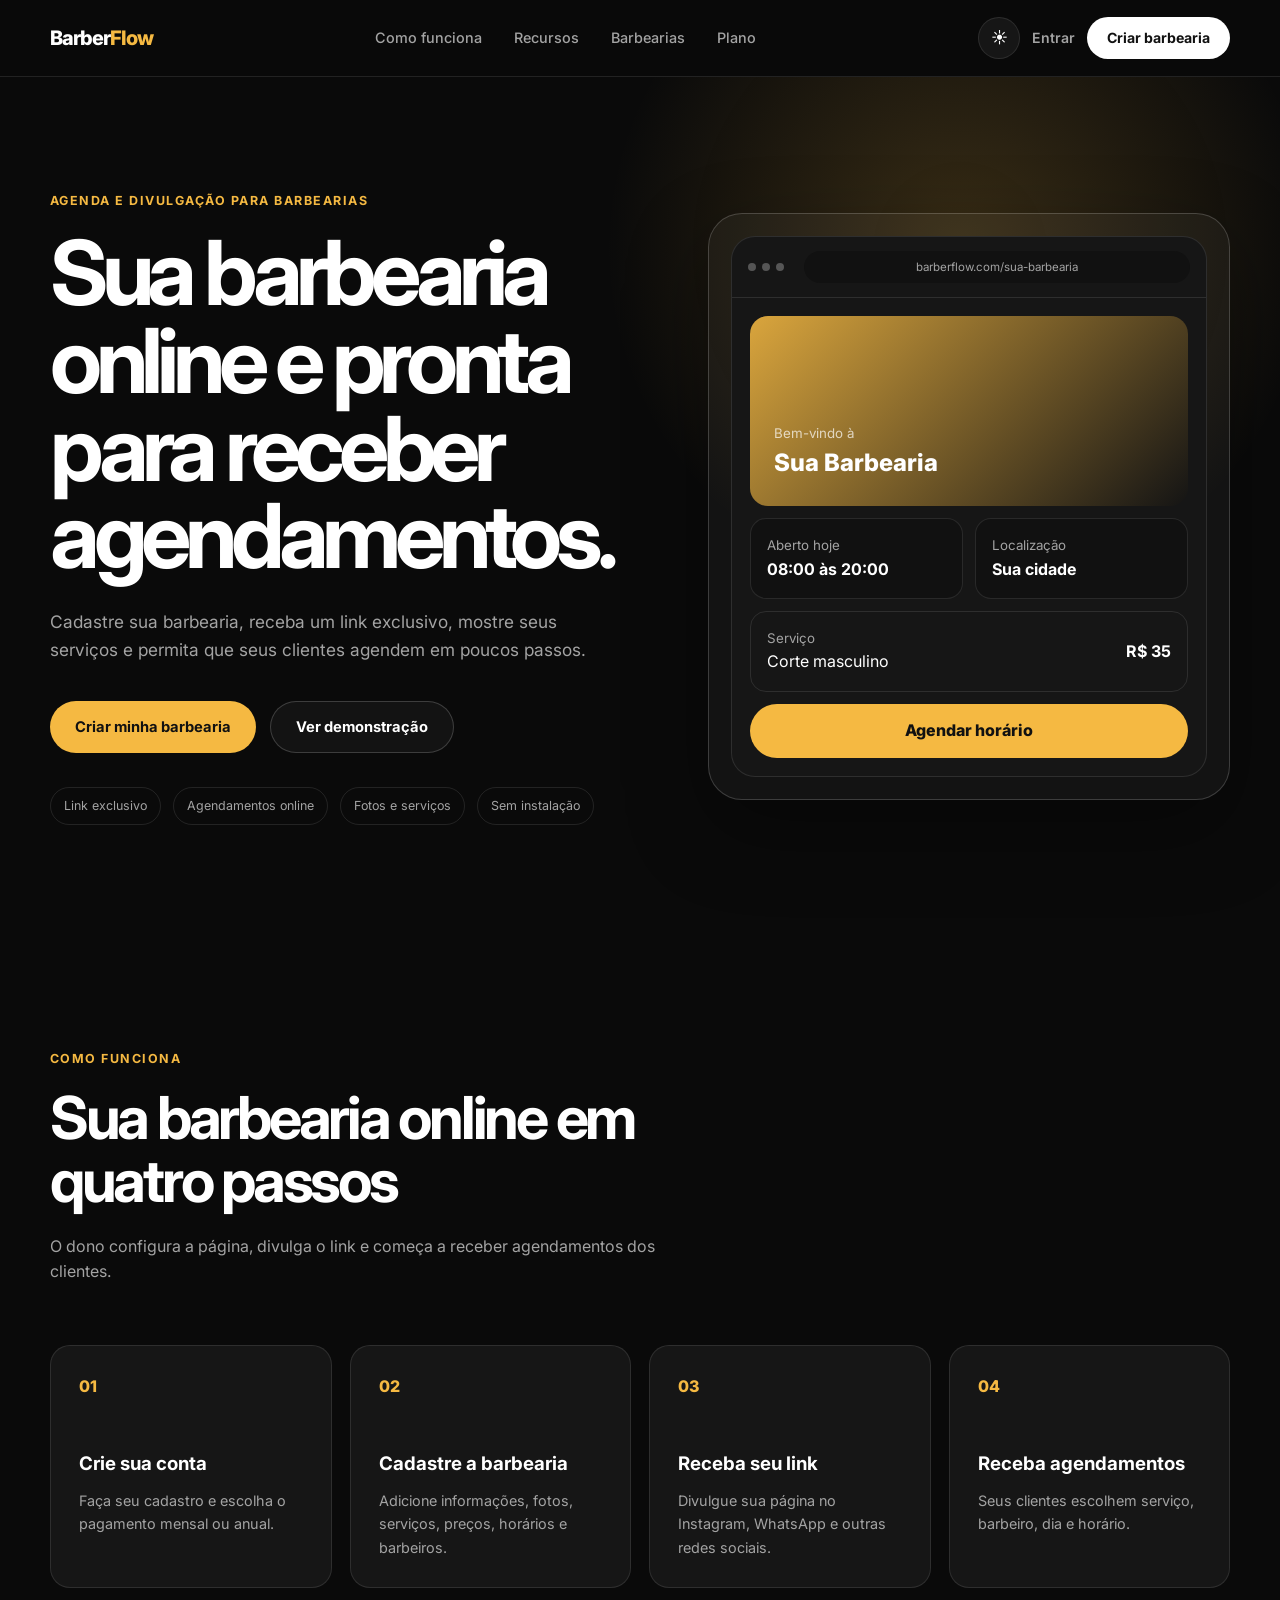
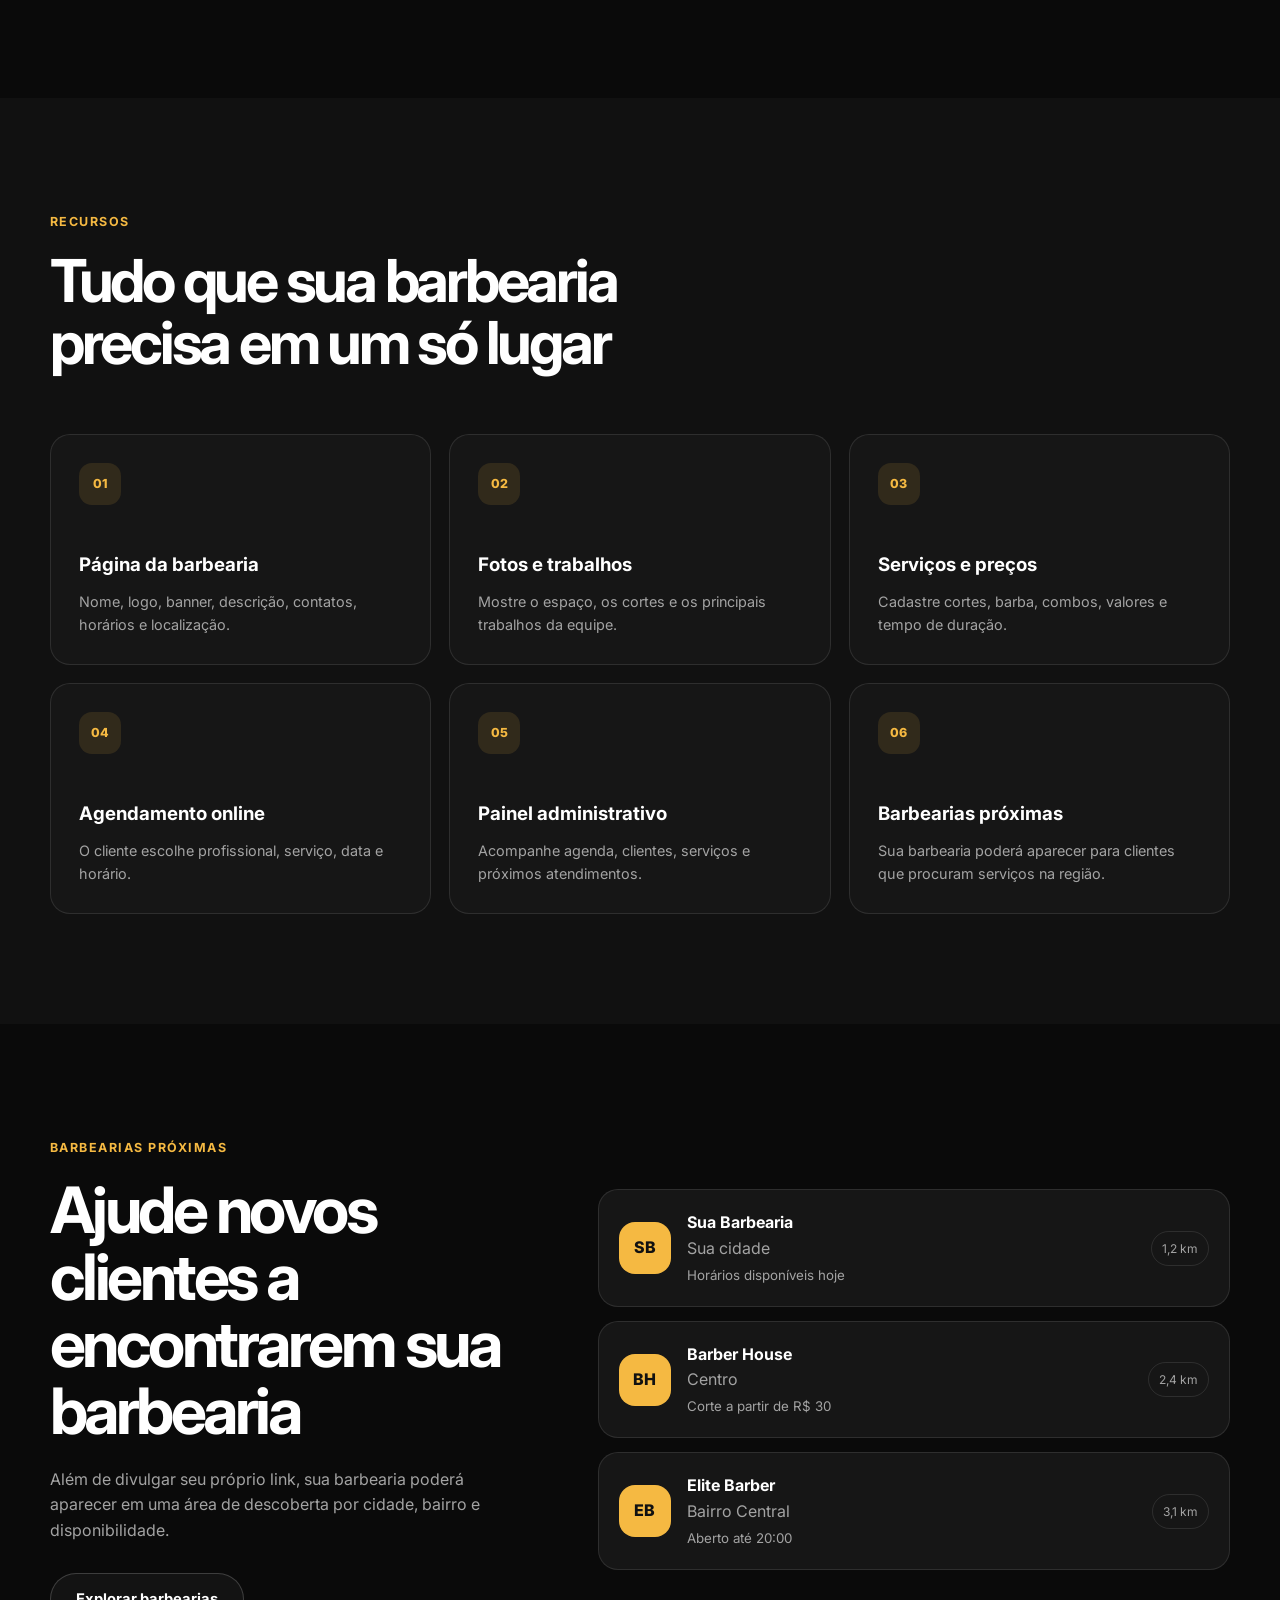
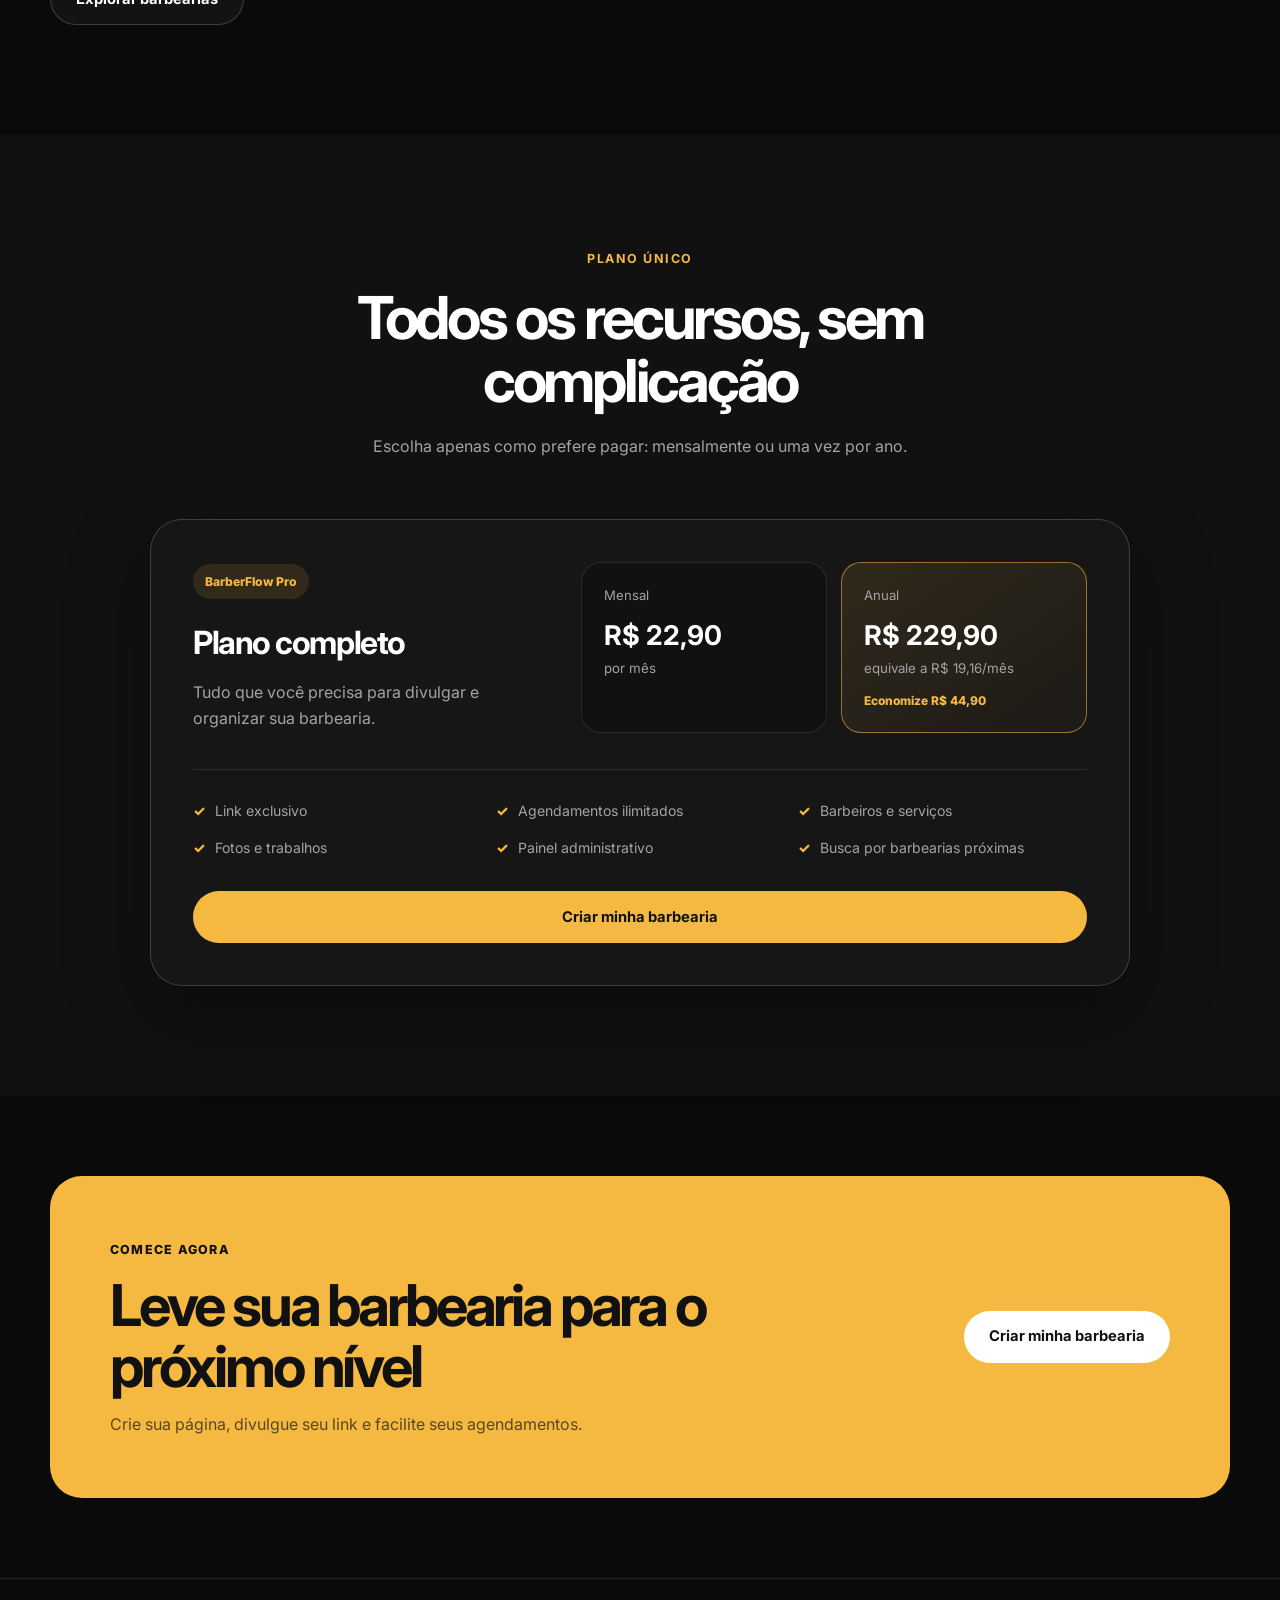
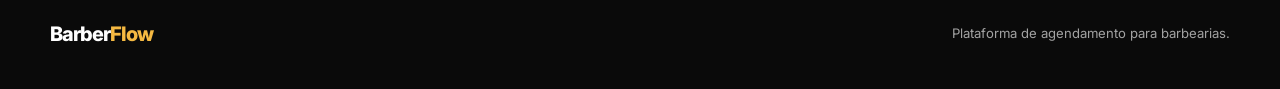
==== commit 7fb919c2: "Atualiza exemplos genéricos do site oficial" ====
--- a/index.html
+++ b/index.html
@@ -10,7 +10,7 @@
 
     <meta
         name="description"
-        content="BarberFlow, plataforma de agendamento para barbearias."
+        content="BarberFlow, plataforma de agendamento e divulgação para barbearias."
     >
 
     <title>BarberFlow</title>
@@ -31,7 +31,8 @@
             <nav class="navigation">
                 <a href="#como-funciona">Como funciona</a>
                 <a href="#recursos">Recursos</a>
-                <a href="#planos">Planos</a>
+                <a href="#barbearias">Barbearias</a>
+                <a href="#plano">Plano</a>
             </nav>
 
             <div class="header-actions">
@@ -60,16 +61,17 @@
             <div class="container platform-hero-content">
                 <div class="platform-hero-text">
                     <span class="hero-label">
-                        Plataforma para barbearias
+                        Agenda e divulgação para barbearias
                     </span>
 
                     <h1>
-                        Sua barbearia online, organizada e pronta para crescer.
+                        Sua barbearia online e pronta para receber agendamentos.
                     </h1>
 
                     <p>
-                        Cadastre sua barbearia, divulgue seu link exclusivo e
-                        receba agendamentos de forma simples e profissional.
+                        Cadastre sua barbearia, receba um link exclusivo,
+                        mostre seus serviços e permita que seus clientes
+                        agendem em poucos passos.
                     </p>
 
                     <div class="hero-actions">
@@ -77,21 +79,22 @@
                             href="./pages/cadastro.html"
                             class="button button-primary"
                         >
-                            Cadastrar minha barbearia
+                            Criar minha barbearia
                         </a>
 
                         <a
                             href="./pages/barbearia.html?barbearia=jl-barbearia"
                             class="button button-secondary"
                         >
-                            Ver página de demonstração
+                            Ver demonstração
                         </a>
                     </div>
 
                     <div class="platform-benefits">
+                        <span>Link exclusivo</span>
+                        <span>Agendamentos online</span>
+                        <span>Fotos e serviços</span>
                         <span>Sem instalação</span>
-                        <span>Link exclusivo</span>
-                        <span>Agendamento online</span>
                     </div>
                 </div>
 
@@ -111,23 +114,30 @@
 
                         <div class="preview-content">
                             <div class="preview-banner">
-                                <span>JL Barbearia</span>
-                            </div>
-
-                            <div class="preview-cards">
                                 <div>
-                                    <small>Próximo horário</small>
-                                    <strong>Hoje, 15:30</strong>
+                                    <small>Bem-vindo à</small>
+                                    <span>Sua Barbearia</span>
                                 </div>
-
+                            </div>
+
+                            <div class="preview-shop-info">
                                 <div>
-                                    <small>Serviços</small>
-                                    <strong>8 disponíveis</strong>
+                                    <small>Aberto hoje</small>
+                                    <strong>08:00 às 20:00</strong>
                                 </div>
+
+                                <div>
+                                    <small>Localização</small>
+                                    <strong>Sua cidade</strong>
+                                </div>
                             </div>
 
                             <div class="preview-service">
-                                <span>Corte masculino</span>
+                                <div>
+                                    <small>Serviço</small>
+                                    <span>Corte masculino</span>
+                                </div>
+
                                 <strong>R$ 35</strong>
                             </div>
 
@@ -146,99 +156,291 @@
                     <span>Como funciona</span>
 
                     <h2>
-                        Do cadastro ao primeiro agendamento em poucos passos
+                        Sua barbearia online em quatro passos
                     </h2>
+
+                    <p>
+                        O dono configura a página, divulga o link e começa
+                        a receber agendamentos dos clientes.
+                    </p>
                 </div>
 
                 <div class="steps-grid">
                     <article class="step-card">
                         <span>01</span>
-                        <h3>Cadastre sua barbearia</h3>
-                        <p>
-                            Informe nome, endereço, horários, contatos e imagens.
+
+                        <h3>Crie sua conta</h3>
+
+                        <p>
+                            Faça seu cadastro e escolha o pagamento mensal
+                            ou anual.
                         </p>
                     </article>
 
                     <article class="step-card">
                         <span>02</span>
-                        <h3>Adicione sua equipe e serviços</h3>
-                        <p>
-                            Cadastre barbeiros, serviços, preços e duração.
+
+                        <h3>Cadastre a barbearia</h3>
+
+                        <p>
+                            Adicione informações, fotos, serviços, preços,
+                            horários e barbeiros.
                         </p>
                     </article>
 
                     <article class="step-card">
                         <span>03</span>
-                        <h3>Divulgue seu link</h3>
-                        <p>
-                            Envie o endereço exclusivo para seus clientes.
+
+                        <h3>Receba seu link</h3>
+
+                        <p>
+                            Divulgue sua página no Instagram, WhatsApp
+                            e outras redes sociais.
                         </p>
                     </article>
 
                     <article class="step-card">
                         <span>04</span>
+
                         <h3>Receba agendamentos</h3>
-                        <p>
-                            O cliente escolhe profissional, serviço, data e hora.
-                        </p>
-                    </article>
-                </div>
-            </div>
-        </section>
-
-        <section class="platform-section platform-section-soft" id="recursos">
+
+                        <p>
+                            Seus clientes escolhem serviço, barbeiro,
+                            dia e horário.
+                        </p>
+                    </article>
+                </div>
+            </div>
+        </section>
+
+        <section
+            class="platform-section platform-section-soft"
+            id="recursos"
+        >
             <div class="container">
                 <div class="section-heading">
                     <span>Recursos</span>
 
                     <h2>
-                        Tudo que uma barbearia precisa em um só lugar
+                        Tudo que sua barbearia precisa em um só lugar
                     </h2>
                 </div>
 
                 <div class="resource-grid">
                     <article class="resource-card">
-                        <h3>Página personalizada</h3>
-                        <p>
-                            Logo, banner, fotos, serviços, equipe e contatos.
-                        </p>
-                    </article>
-
-                    <article class="resource-card">
-                        <h3>Agenda organizada</h3>
-                        <p>
-                            Horários disponíveis e agendamentos atualizados.
-                        </p>
-                    </article>
-
-                    <article class="resource-card">
+                        <div class="resource-number">01</div>
+
+                        <h3>Página da barbearia</h3>
+
+                        <p>
+                            Nome, logo, banner, descrição, contatos,
+                            horários e localização.
+                        </p>
+                    </article>
+
+                    <article class="resource-card">
+                        <div class="resource-number">02</div>
+
+                        <h3>Fotos e trabalhos</h3>
+
+                        <p>
+                            Mostre o espaço, os cortes e os principais
+                            trabalhos da equipe.
+                        </p>
+                    </article>
+
+                    <article class="resource-card">
+                        <div class="resource-number">03</div>
+
+                        <h3>Serviços e preços</h3>
+
+                        <p>
+                            Cadastre cortes, barba, combos, valores
+                            e tempo de duração.
+                        </p>
+                    </article>
+
+                    <article class="resource-card">
+                        <div class="resource-number">04</div>
+
+                        <h3>Agendamento online</h3>
+
+                        <p>
+                            O cliente escolhe profissional, serviço,
+                            data e horário.
+                        </p>
+                    </article>
+
+                    <article class="resource-card">
+                        <div class="resource-number">05</div>
+
                         <h3>Painel administrativo</h3>
-                        <p>
-                            Controle de serviços, profissionais e clientes.
-                        </p>
-                    </article>
-
-                    <article class="resource-card">
-                        <h3>Link exclusivo</h3>
-                        <p>
-                            Um endereço próprio para divulgar nas redes sociais.
-                        </p>
-                    </article>
-                </div>
-            </div>
-        </section>
-
-        <section class="platform-cta" id="planos">
+
+                        <p>
+                            Acompanhe agenda, clientes, serviços
+                            e próximos atendimentos.
+                        </p>
+                    </article>
+
+                    <article class="resource-card">
+                        <div class="resource-number">06</div>
+
+                        <h3>Barbearias próximas</h3>
+
+                        <p>
+                            Sua barbearia poderá aparecer para clientes
+                            que procuram serviços na região.
+                        </p>
+                    </article>
+                </div>
+            </div>
+        </section>
+
+        <section class="nearby-section" id="barbearias">
+            <div class="container nearby-content">
+                <div class="nearby-text">
+                    <span class="section-label">
+                        Barbearias próximas
+                    </span>
+
+                    <h2>
+                        Ajude novos clientes a encontrarem sua barbearia
+                    </h2>
+
+                    <p>
+                        Além de divulgar seu próprio link, sua barbearia
+                        poderá aparecer em uma área de descoberta por
+                        cidade, bairro e disponibilidade.
+                    </p>
+
+                    <a href="#" class="button button-secondary">
+                        Explorar barbearias
+                    </a>
+                </div>
+
+                <div class="nearby-list">
+                    <article class="nearby-card">
+                        <div class="nearby-logo">SB</div>
+
+                        <div class="nearby-info">
+                            <strong>Sua Barbearia</strong>
+                            <span>Sua cidade</span>
+                            <small>Horários disponíveis hoje</small>
+                        </div>
+
+                        <span class="nearby-distance">
+                            1,2 km
+                        </span>
+                    </article>
+
+                    <article class="nearby-card">
+                        <div class="nearby-logo">BH</div>
+
+                        <div class="nearby-info">
+                            <strong>Barber House</strong>
+                            <span>Centro</span>
+                            <small>Corte a partir de R$ 30</small>
+                        </div>
+
+                        <span class="nearby-distance">
+                            2,4 km
+                        </span>
+                    </article>
+
+                    <article class="nearby-card">
+                        <div class="nearby-logo">EB</div>
+
+                        <div class="nearby-info">
+                            <strong>Elite Barber</strong>
+                            <span>Bairro Central</span>
+                            <small>Aberto até 20:00</small>
+                        </div>
+
+                        <span class="nearby-distance">
+                            3,1 km
+                        </span>
+                    </article>
+                </div>
+            </div>
+        </section>
+
+        <section class="pricing-section" id="plano">
+            <div class="container">
+                <div class="section-heading pricing-heading">
+                    <span>Plano único</span>
+
+                    <h2>
+                        Todos os recursos, sem complicação
+                    </h2>
+
+                    <p>
+                        Escolha apenas como prefere pagar:
+                        mensalmente ou uma vez por ano.
+                    </p>
+                </div>
+
+                <div class="pricing-card">
+                    <div class="pricing-header">
+                        <div>
+                            <span class="pricing-badge">
+                                BarberFlow Pro
+                            </span>
+
+                            <h3>Plano completo</h3>
+
+                            <p>
+                                Tudo que você precisa para divulgar
+                                e organizar sua barbearia.
+                            </p>
+                        </div>
+
+                        <div class="pricing-choice">
+                            <div class="pricing-option">
+                                <span>Mensal</span>
+                                <strong>R$ 22,90</strong>
+                                <small>por mês</small>
+                            </div>
+
+                            <div class="pricing-option pricing-option-featured">
+                                <span>Anual</span>
+                                <strong>R$ 229,90</strong>
+                                <small>equivale a R$ 19,16/mês</small>
+                                <em>Economize R$ 44,90</em>
+                            </div>
+                        </div>
+                    </div>
+
+                    <div class="pricing-features">
+                        <span>Link exclusivo</span>
+                        <span>Agendamentos ilimitados</span>
+                        <span>Barbeiros e serviços</span>
+                        <span>Fotos e trabalhos</span>
+                        <span>Painel administrativo</span>
+                        <span>Busca por barbearias próximas</span>
+                    </div>
+
+                    <a
+                        href="./pages/cadastro.html"
+                        class="button button-primary pricing-button"
+                    >
+                        Criar minha barbearia
+                    </a>
+                </div>
+            </div>
+        </section>
+
+        <section class="platform-cta">
             <div class="container platform-cta-content">
                 <div>
-                    <span>Comece a organizar sua barbearia</span>
+                    <span>Comece agora</span>
 
                     <h2>
-                        Crie sua página e facilite seus agendamentos
+                        Leve sua barbearia para o próximo nível
                     </h2>
 
                     <p>
-                        Nesta primeira versão, o cadastro será demonstrativo.
+                        Crie sua página, divulgue seu link
+                        e facilite seus agendamentos.
                     </p>
                 </div>
 
--- a/css/landing.css
+++ b/css/landing.css
@@ -108,7 +108,7 @@
 }
 
 .preview-banner {
-    min-height: 180px;
+    min-height: 190px;
     display: flex;
     align-items: flex-end;
     padding: 24px;
@@ -116,24 +116,34 @@
     background:
         linear-gradient(
             135deg,
-            rgba(245, 185, 66, 0.8),
-            rgba(20, 20, 20, 0.95)
+            rgba(245, 185, 66, 0.88),
+            rgba(20, 20, 20, 0.96)
         );
 }
 
+.preview-banner div {
+    display: flex;
+    flex-direction: column;
+}
+
+.preview-banner small {
+    color: rgba(255, 255, 255, 0.7);
+}
+
 .preview-banner span {
+    color: #ffffff;
     font-size: 1.5rem;
     font-weight: 800;
 }
 
-.preview-cards {
+.preview-shop-info {
     display: grid;
     grid-template-columns: 1fr 1fr;
     gap: 12px;
     margin-top: 12px;
 }
 
-.preview-cards div {
+.preview-shop-info div {
     display: flex;
     flex-direction: column;
     padding: 16px;
@@ -142,17 +152,24 @@
     background: var(--background-soft);
 }
 
-.preview-cards small {
+.preview-shop-info small,
+.preview-service small {
     color: var(--text-soft);
 }
 
 .preview-service {
     display: flex;
+    align-items: center;
     justify-content: space-between;
     margin-top: 12px;
     padding: 16px;
     border: 1px solid var(--border);
     border-radius: 16px;
+}
+
+.preview-service div {
+    display: flex;
+    flex-direction: column;
 }
 
 .preview-button {
@@ -173,10 +190,15 @@
     background: var(--background-soft);
 }
 
-.steps-grid,
+.steps-grid {
+    display: grid;
+    grid-template-columns: repeat(4, 1fr);
+    gap: 18px;
+}
+
 .resource-grid {
     display: grid;
-    grid-template-columns: repeat(4, 1fr);
+    grid-template-columns: repeat(3, 1fr);
     gap: 18px;
 }
 
@@ -195,6 +217,19 @@
     font-weight: 800;
 }
 
+.resource-number {
+    width: 42px;
+    height: 42px;
+    display: grid;
+    place-items: center;
+    margin-bottom: 45px;
+    border-radius: 13px;
+    background: rgba(245, 185, 66, 0.12);
+    color: var(--primary);
+    font-size: 0.78rem;
+    font-weight: 800;
+}
+
 .step-card h3,
 .resource-card h3 {
     margin-bottom: 10px;
@@ -206,8 +241,210 @@
     font-size: 0.9rem;
 }
 
+.nearby-section {
+    padding: 110px 0;
+}
+
+.nearby-content {
+    display: grid;
+    grid-template-columns: 0.85fr 1.15fr;
+    align-items: center;
+    gap: 80px;
+}
+
+.nearby-text h2 {
+    font-size: clamp(2.3rem, 5vw, 4rem);
+    line-height: 1.05;
+    letter-spacing: -0.055em;
+}
+
+.nearby-text p {
+    max-width: 560px;
+    margin: 22px 0 30px;
+    color: var(--text-soft);
+}
+
+.nearby-list {
+    display: grid;
+    gap: 14px;
+}
+
+.nearby-card {
+    display: flex;
+    align-items: center;
+    gap: 16px;
+    padding: 20px;
+    border: 1px solid var(--border);
+    border-radius: 20px;
+    background: var(--card);
+}
+
+.nearby-logo {
+    width: 52px;
+    height: 52px;
+    display: grid;
+    place-items: center;
+    flex-shrink: 0;
+    border-radius: 16px;
+    background: var(--primary);
+    color: var(--text-dark);
+    font-weight: 800;
+}
+
+.nearby-info {
+    display: flex;
+    flex: 1;
+    flex-direction: column;
+}
+
+.nearby-info span,
+.nearby-info small {
+    color: var(--text-soft);
+}
+
+.nearby-info small {
+    margin-top: 3px;
+}
+
+.nearby-distance {
+    padding: 7px 10px;
+    border: 1px solid var(--border);
+    border-radius: 999px;
+    color: var(--text-soft);
+    font-size: 0.75rem;
+}
+
+.pricing-section {
+    padding: 110px 0;
+    background: var(--background-soft);
+}
+
+.pricing-heading {
+    margin-inline: auto;
+    text-align: center;
+}
+
+.pricing-heading p {
+    margin-inline: auto;
+}
+
+.pricing-card {
+    max-width: 980px;
+    margin: 0 auto;
+    padding: 42px;
+    border: 1px solid var(--border-light);
+    border-radius: 32px;
+    background: var(--card);
+    box-shadow: var(--shadow);
+}
+
+.pricing-header {
+    display: grid;
+    grid-template-columns: 0.8fr 1.2fr;
+    gap: 50px;
+    align-items: center;
+}
+
+.pricing-badge {
+    display: inline-block;
+    margin-bottom: 18px;
+    padding: 8px 12px;
+    border-radius: 999px;
+    background: rgba(245, 185, 66, 0.12);
+    color: var(--primary);
+    font-size: 0.76rem;
+    font-weight: 800;
+}
+
+.pricing-header h3 {
+    font-size: 2rem;
+    letter-spacing: -0.045em;
+}
+
+.pricing-header p {
+    margin-top: 12px;
+    color: var(--text-soft);
+}
+
+.pricing-choice {
+    display: grid;
+    grid-template-columns: 1fr 1fr;
+    gap: 14px;
+}
+
+.pricing-option {
+    position: relative;
+    display: flex;
+    flex-direction: column;
+    padding: 22px;
+    border: 1px solid var(--border);
+    border-radius: 20px;
+    background: var(--background-soft);
+}
+
+.pricing-option > span {
+    color: var(--text-soft);
+    font-size: 0.82rem;
+}
+
+.pricing-option strong {
+    margin-top: 8px;
+    font-size: 1.7rem;
+}
+
+.pricing-option small {
+    color: var(--text-soft);
+}
+
+.pricing-option em {
+    margin-top: 12px;
+    color: var(--primary);
+    font-size: 0.75rem;
+    font-style: normal;
+    font-weight: 800;
+}
+
+.pricing-option-featured {
+    border-color: rgba(245, 185, 66, 0.55);
+    background:
+        linear-gradient(
+            145deg,
+            rgba(245, 185, 66, 0.12),
+            rgba(245, 185, 66, 0.03)
+        );
+}
+
+.pricing-features {
+    display: grid;
+    grid-template-columns: repeat(3, 1fr);
+    gap: 14px;
+    margin-top: 36px;
+    padding-top: 30px;
+    border-top: 1px solid var(--border);
+}
+
+.pricing-features span {
+    position: relative;
+    padding-left: 22px;
+    color: var(--text-soft);
+    font-size: 0.88rem;
+}
+
+.pricing-features span::before {
+    content: "✓";
+    position: absolute;
+    left: 0;
+    color: var(--primary);
+    font-weight: 800;
+}
+
+.pricing-button {
+    width: 100%;
+    margin-top: 32px;
+}
+
 .platform-cta {
-    padding: 0 0 80px;
+    padding: 80px 0;
 }
 
 .platform-cta-content {
@@ -252,7 +489,9 @@
 }
 
 @media (max-width: 950px) {
-    .platform-hero-content {
+    .platform-hero-content,
+    .nearby-content,
+    .pricing-header {
         grid-template-columns: 1fr;
     }
 
@@ -284,14 +523,36 @@
         border-radius: 24px;
     }
 
-    .preview-cards,
+    .preview-shop-info,
     .steps-grid,
-    .resource-grid {
+    .resource-grid,
+    .pricing-choice,
+    .pricing-features {
         grid-template-columns: 1fr;
     }
 
-    .platform-section {
+    .platform-section,
+    .nearby-section,
+    .pricing-section {
         padding: 85px 0;
+    }
+
+    .pricing-card {
+        padding: 25px;
+        border-radius: 24px;
+    }
+
+    .nearby-card {
+        align-items: flex-start;
+        flex-wrap: wrap;
+    }
+
+    .nearby-distance {
+        margin-left: 68px;
+    }
+
+    .platform-cta {
+        padding: 50px 0;
     }
 
     .platform-cta-content {
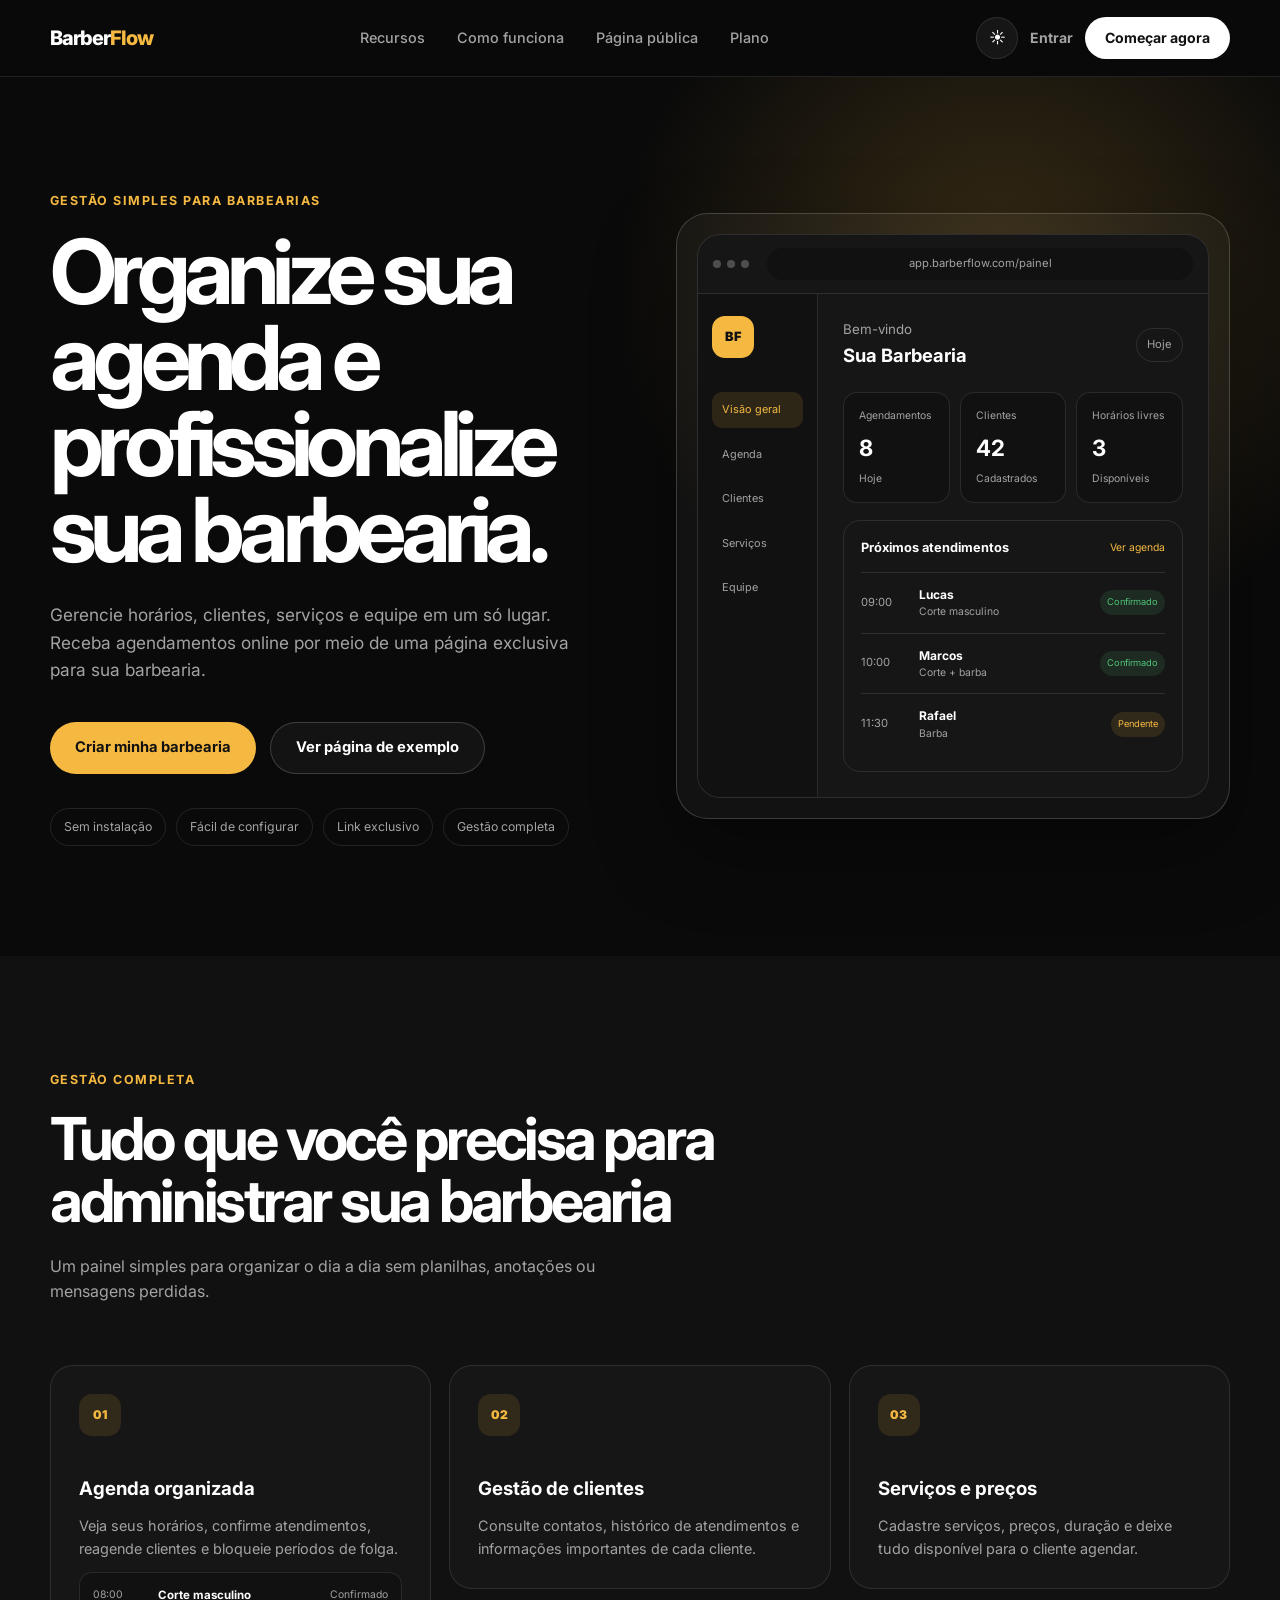
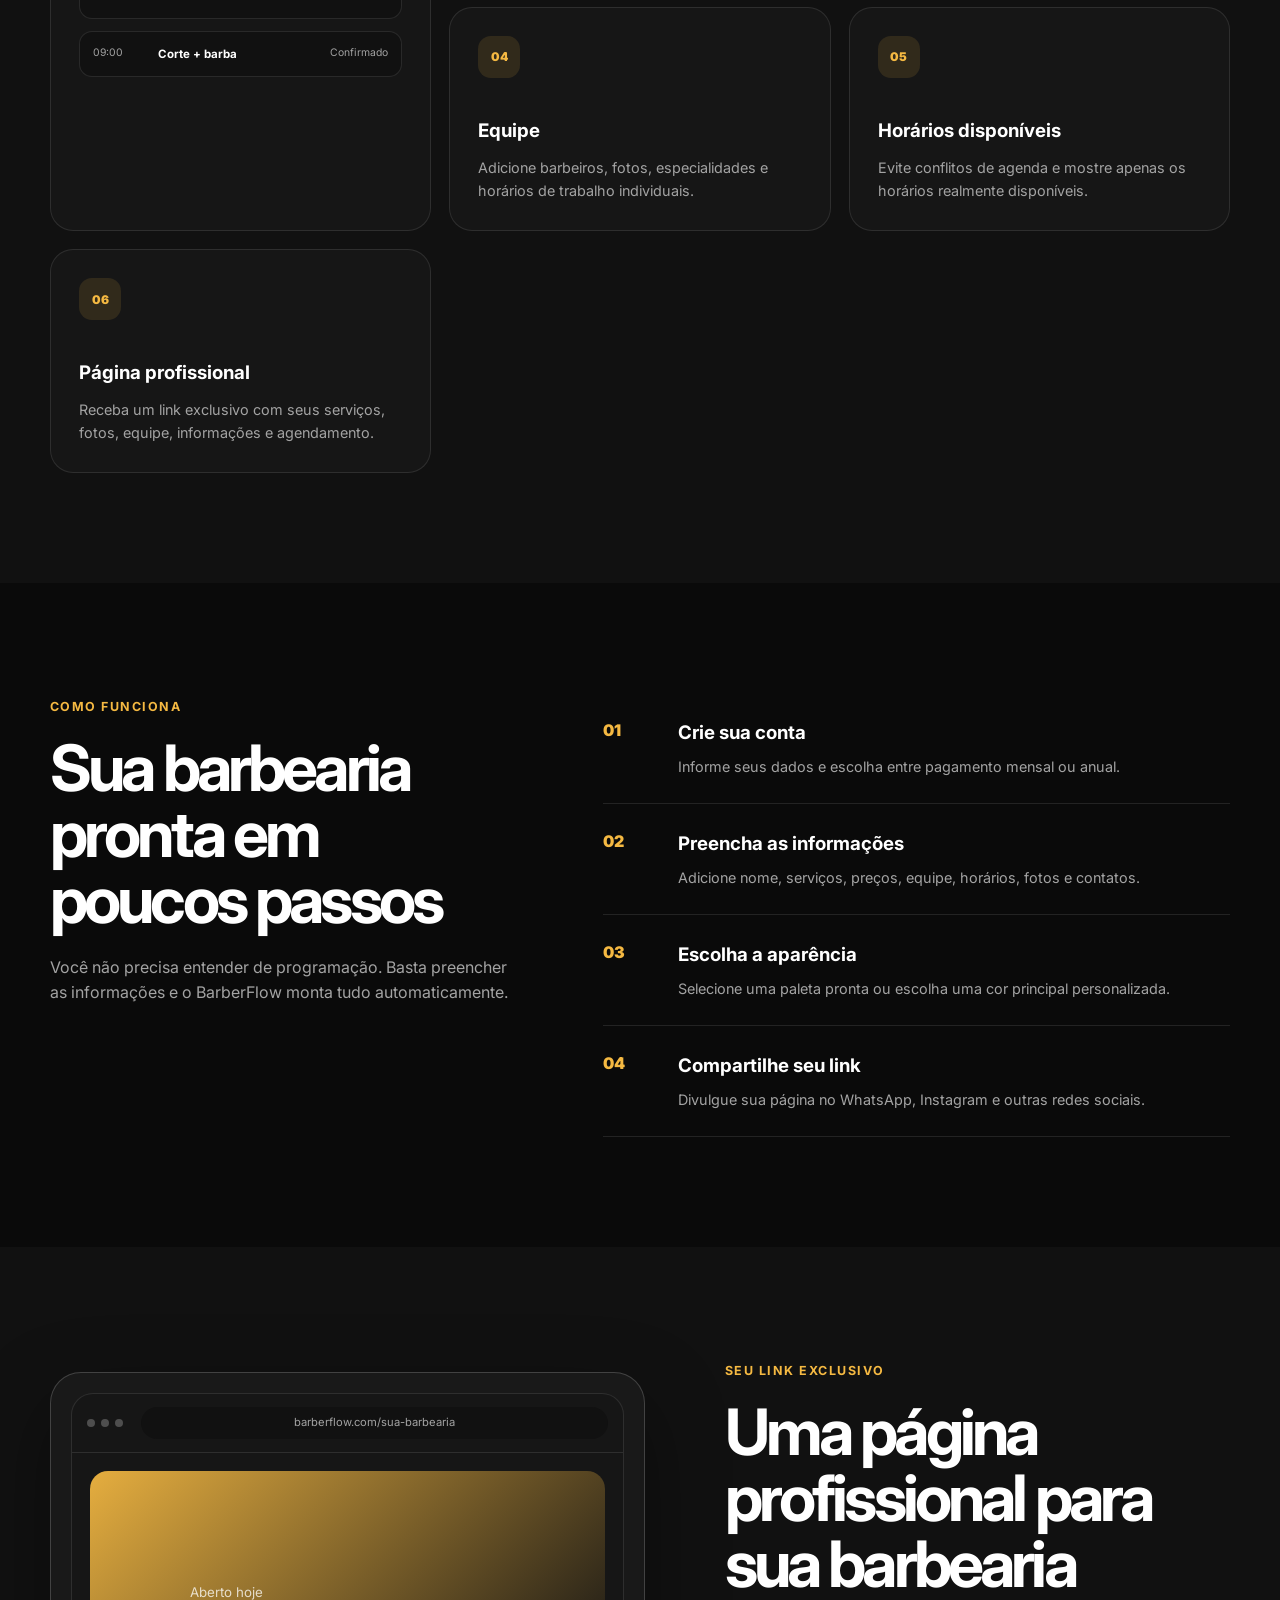
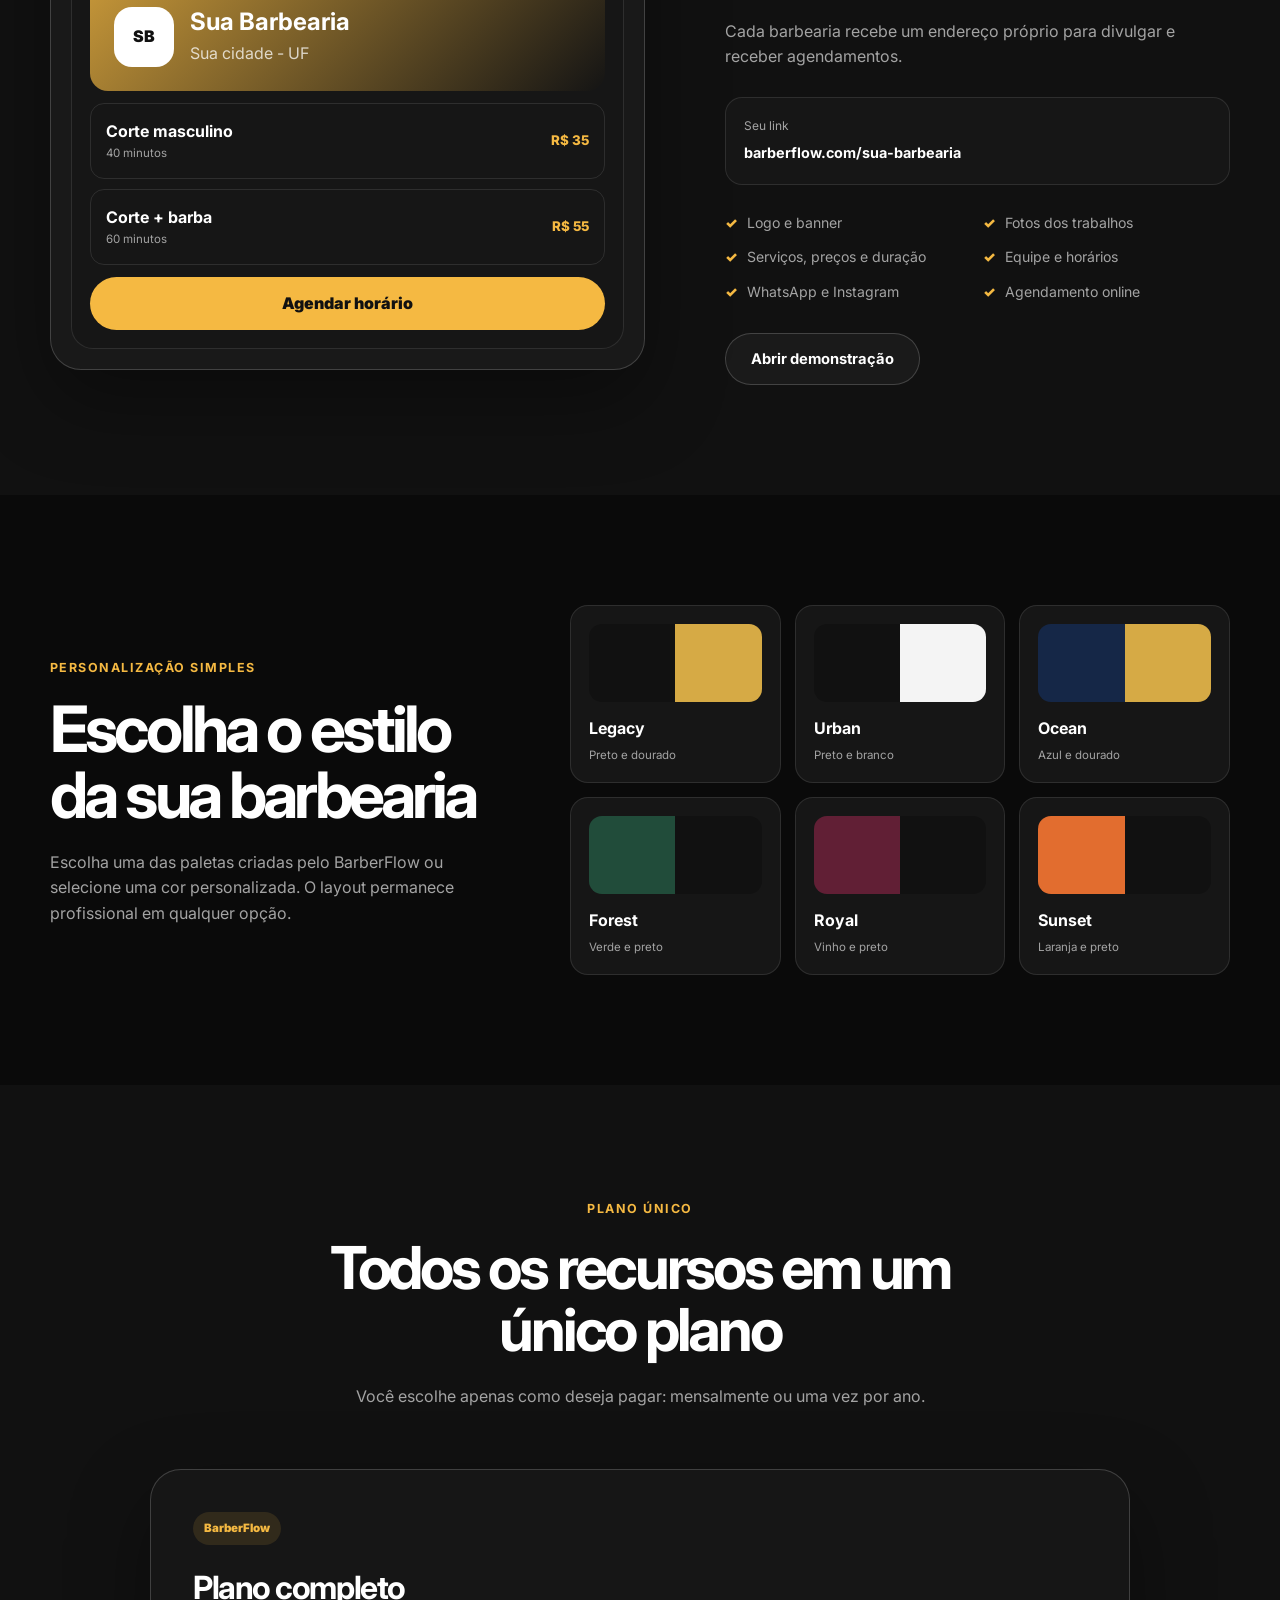
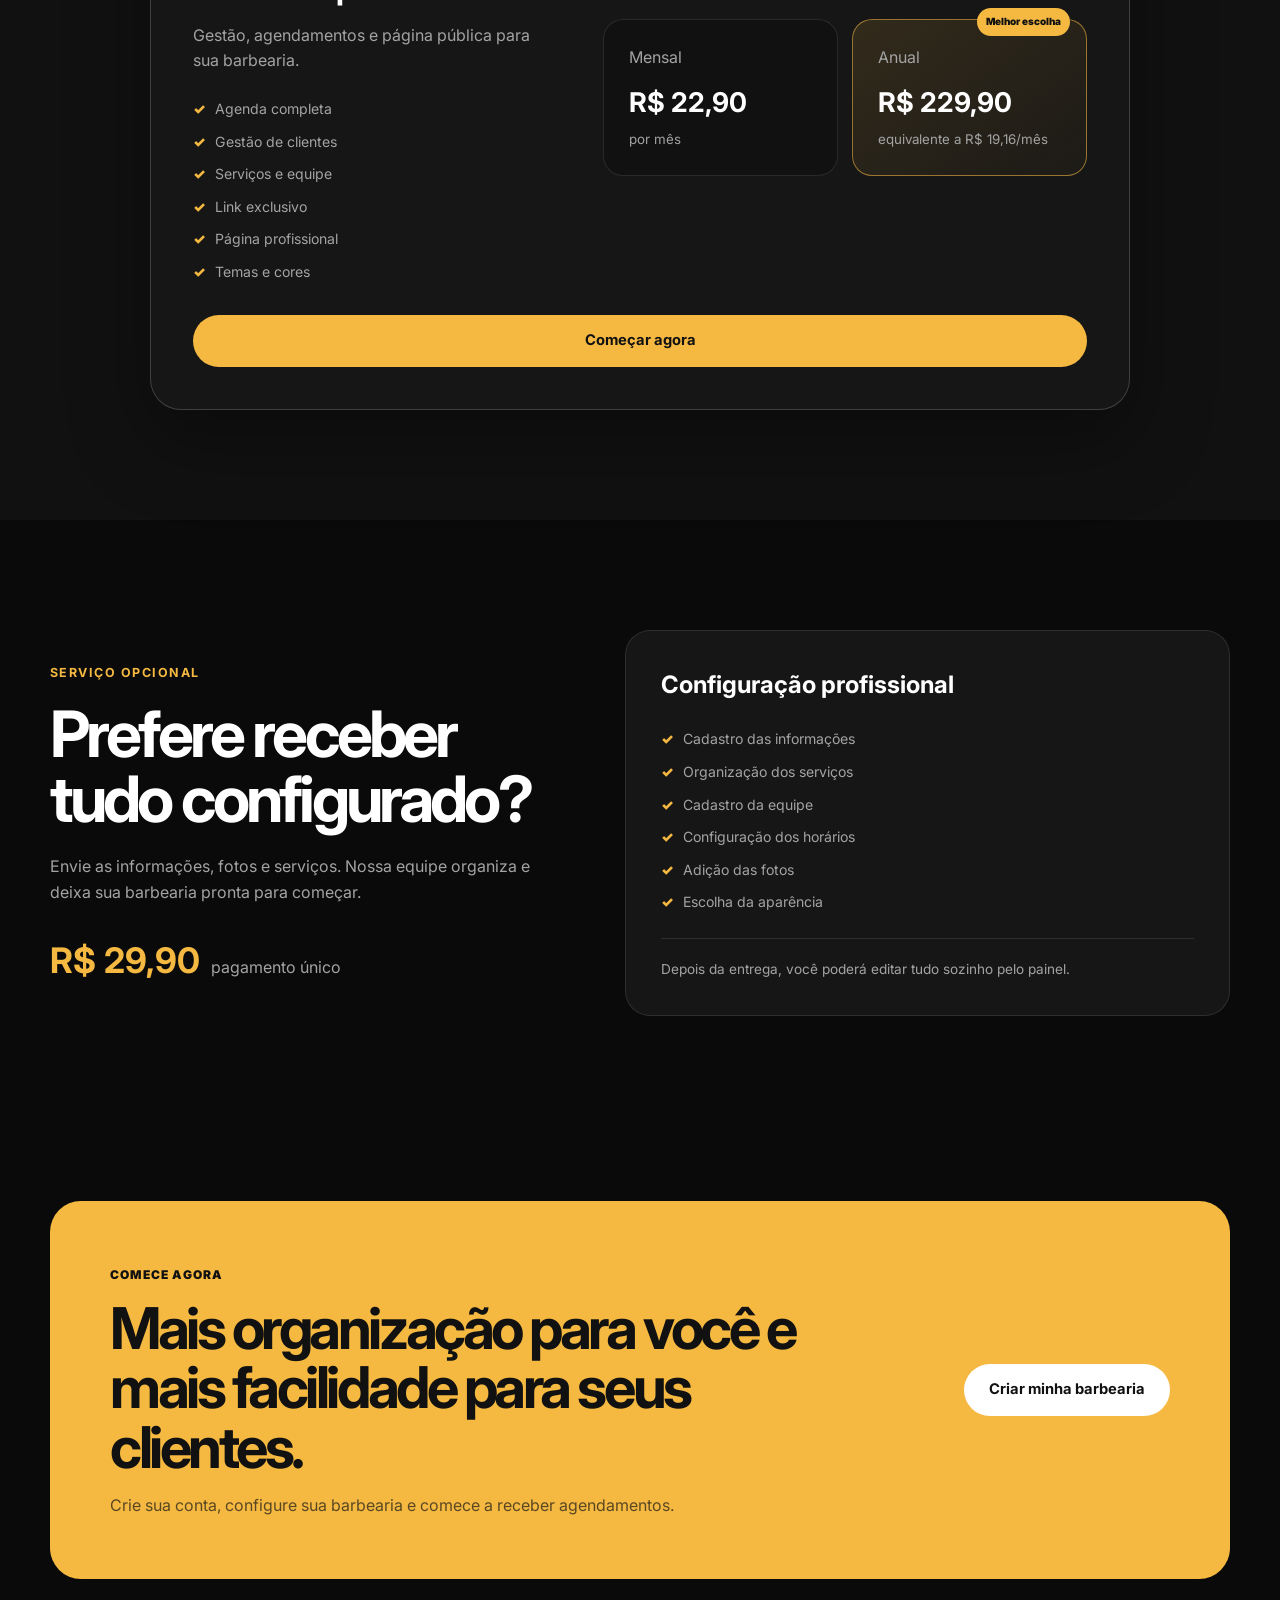
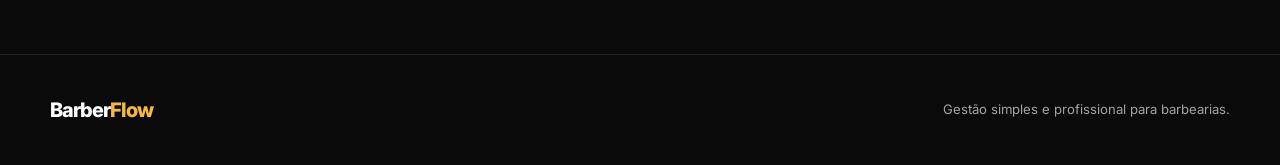
==== commit cbf6fce6: "Reformula landing page com foco em gestão" ====
--- a/index.html
+++ b/index.html
@@ -10,10 +10,10 @@
 
     <meta
         name="description"
-        content="BarberFlow, plataforma de agendamento e divulgação para barbearias."
+        content="BarberFlow: sistema de gestão, agendamento e página profissional para barbearias."
     >
 
-    <title>BarberFlow</title>
+    <title>BarberFlow | Gestão para barbearias</title>
 
     <link rel="stylesheet" href="./css/global.css">
     <link rel="stylesheet" href="./css/landing.css">
@@ -29,9 +29,9 @@
             </a>
 
             <nav class="navigation">
+                <a href="#recursos">Recursos</a>
                 <a href="#como-funciona">Como funciona</a>
-                <a href="#recursos">Recursos</a>
-                <a href="#barbearias">Barbearias</a>
+                <a href="#pagina-publica">Página pública</a>
                 <a href="#plano">Plano</a>
             </nav>
 
@@ -45,33 +45,39 @@
                     <span id="theme-icon">☀</span>
                 </button>
 
-                <a href="./pages/login.html" class="header-login">
+                <a
+                    href="./pages/login.html"
+                    class="header-login"
+                >
                     Entrar
                 </a>
 
-                <a href="./pages/cadastro.html" class="header-button">
-                    Criar barbearia
+                <a
+                    href="./pages/cadastro.html"
+                    class="header-button"
+                >
+                    Começar agora
                 </a>
             </div>
         </div>
     </header>
 
     <main>
-        <section class="platform-hero">
-            <div class="container platform-hero-content">
-                <div class="platform-hero-text">
+        <section class="management-hero">
+            <div class="container management-hero-content">
+                <div class="management-hero-text">
                     <span class="hero-label">
-                        Agenda e divulgação para barbearias
+                        Gestão simples para barbearias
                     </span>
 
                     <h1>
-                        Sua barbearia online e pronta para receber agendamentos.
+                        Organize sua agenda e profissionalize sua barbearia.
                     </h1>
 
                     <p>
-                        Cadastre sua barbearia, receba um link exclusivo,
-                        mostre seus serviços e permita que seus clientes
-                        agendem em poucos passos.
+                        Gerencie horários, clientes, serviços e equipe em
+                        um só lugar. Receba agendamentos online por meio
+                        de uma página exclusiva para sua barbearia.
                     </p>
 
                     <div class="hero-actions">
@@ -83,282 +89,504 @@
                         </a>
 
                         <a
-                            href="./pages/barbearia.html?barbearia=jl-barbearia"
+                            href="./pages/barbearia.html?barbearia=demo"
                             class="button button-secondary"
                         >
-                            Ver demonstração
+                            Ver página de exemplo
                         </a>
                     </div>
 
-                    <div class="platform-benefits">
+                    <div class="hero-highlights">
+                        <span>Sem instalação</span>
+                        <span>Fácil de configurar</span>
                         <span>Link exclusivo</span>
-                        <span>Agendamentos online</span>
-                        <span>Fotos e serviços</span>
-                        <span>Sem instalação</span>
+                        <span>Gestão completa</span>
                     </div>
                 </div>
 
-                <div class="platform-preview">
-                    <div class="preview-browser">
-                        <div class="preview-browser-top">
-                            <div class="preview-dots">
+                <div class="dashboard-preview">
+                    <div class="dashboard-window">
+                        <div class="dashboard-window-top">
+                            <div class="window-dots">
                                 <span></span>
                                 <span></span>
                                 <span></span>
                             </div>
 
-                            <div class="preview-address">
-                                barberflow.com/sua-barbearia
+                            <div class="window-address">
+                                app.barberflow.com/painel
                             </div>
                         </div>
 
-                        <div class="preview-content">
-                            <div class="preview-banner">
-                                <div>
-                                    <small>Bem-vindo à</small>
-                                    <span>Sua Barbearia</span>
+                        <div class="dashboard-layout">
+                            <aside class="preview-sidebar">
+                                <div class="preview-brand">
+                                    BF
+                                </div>
+
+                                <nav>
+                                    <span class="active">
+                                        Visão geral
+                                    </span>
+
+                                    <span>Agenda</span>
+                                    <span>Clientes</span>
+                                    <span>Serviços</span>
+                                    <span>Equipe</span>
+                                </nav>
+                            </aside>
+
+                            <div class="preview-main">
+                                <div class="preview-heading">
+                                    <div>
+                                        <small>Bem-vindo</small>
+                                        <strong>Sua Barbearia</strong>
+                                    </div>
+
+                                    <span>Hoje</span>
+                                </div>
+
+                                <div class="preview-stats">
+                                    <article>
+                                        <small>Agendamentos</small>
+                                        <strong>8</strong>
+                                        <span>Hoje</span>
+                                    </article>
+
+                                    <article>
+                                        <small>Clientes</small>
+                                        <strong>42</strong>
+                                        <span>Cadastrados</span>
+                                    </article>
+
+                                    <article>
+                                        <small>Horários livres</small>
+                                        <strong>3</strong>
+                                        <span>Disponíveis</span>
+                                    </article>
+                                </div>
+
+                                <div class="preview-agenda">
+                                    <div class="preview-agenda-title">
+                                        <strong>Próximos atendimentos</strong>
+                                        <span>Ver agenda</span>
+                                    </div>
+
+                                    <article>
+                                        <div class="appointment-time">
+                                            09:00
+                                        </div>
+
+                                        <div class="appointment-client">
+                                            <strong>Lucas</strong>
+                                            <span>Corte masculino</span>
+                                        </div>
+
+                                        <small class="appointment-status">
+                                            Confirmado
+                                        </small>
+                                    </article>
+
+                                    <article>
+                                        <div class="appointment-time">
+                                            10:00
+                                        </div>
+
+                                        <div class="appointment-client">
+                                            <strong>Marcos</strong>
+                                            <span>Corte + barba</span>
+                                        </div>
+
+                                        <small class="appointment-status">
+                                            Confirmado
+                                        </small>
+                                    </article>
+
+                                    <article>
+                                        <div class="appointment-time">
+                                            11:30
+                                        </div>
+
+                                        <div class="appointment-client">
+                                            <strong>Rafael</strong>
+                                            <span>Barba</span>
+                                        </div>
+
+                                        <small class="appointment-status pending">
+                                            Pendente
+                                        </small>
+                                    </article>
                                 </div>
                             </div>
-
-                            <div class="preview-shop-info">
-                                <div>
-                                    <small>Aberto hoje</small>
-                                    <strong>08:00 às 20:00</strong>
-                                </div>
-
-                                <div>
-                                    <small>Localização</small>
-                                    <strong>Sua cidade</strong>
-                                </div>
-                            </div>
-
-                            <div class="preview-service">
-                                <div>
-                                    <small>Serviço</small>
-                                    <span>Corte masculino</span>
-                                </div>
-
-                                <strong>R$ 35</strong>
-                            </div>
-
-                            <div class="preview-button">
-                                Agendar horário
-                            </div>
                         </div>
                     </div>
                 </div>
             </div>
         </section>
 
-        <section class="platform-section" id="como-funciona">
-            <div class="container">
-                <div class="section-heading">
-                    <span>Como funciona</span>
-
-                    <h2>
-                        Sua barbearia online em quatro passos
-                    </h2>
-
-                    <p>
-                        O dono configura a página, divulga o link e começa
-                        a receber agendamentos dos clientes.
-                    </p>
-                </div>
-
-                <div class="steps-grid">
-                    <article class="step-card">
-                        <span>01</span>
-
-                        <h3>Crie sua conta</h3>
-
-                        <p>
-                            Faça seu cadastro e escolha o pagamento mensal
-                            ou anual.
-                        </p>
-                    </article>
-
-                    <article class="step-card">
-                        <span>02</span>
-
-                        <h3>Cadastre a barbearia</h3>
-
-                        <p>
-                            Adicione informações, fotos, serviços, preços,
-                            horários e barbeiros.
-                        </p>
-                    </article>
-
-                    <article class="step-card">
-                        <span>03</span>
-
-                        <h3>Receba seu link</h3>
-
-                        <p>
-                            Divulgue sua página no Instagram, WhatsApp
-                            e outras redes sociais.
-                        </p>
-                    </article>
-
-                    <article class="step-card">
-                        <span>04</span>
-
-                        <h3>Receba agendamentos</h3>
-
-                        <p>
-                            Seus clientes escolhem serviço, barbeiro,
-                            dia e horário.
-                        </p>
-                    </article>
-                </div>
-            </div>
-        </section>
-
         <section
-            class="platform-section platform-section-soft"
+            class="management-section management-section-soft"
             id="recursos"
         >
             <div class="container">
                 <div class="section-heading">
-                    <span>Recursos</span>
+                    <span>Gestão completa</span>
 
                     <h2>
-                        Tudo que sua barbearia precisa em um só lugar
+                        Tudo que você precisa para administrar sua barbearia
                     </h2>
-                </div>
-
-                <div class="resource-grid">
-                    <article class="resource-card">
-                        <div class="resource-number">01</div>
-
-                        <h3>Página da barbearia</h3>
+
+                    <p>
+                        Um painel simples para organizar o dia a dia sem
+                        planilhas, anotações ou mensagens perdidas.
+                    </p>
+                </div>
+
+                <div class="management-grid">
+                    <article class="management-card featured-card">
+                        <div class="management-icon">
+                            01
+                        </div>
+
+                        <h3>Agenda organizada</h3>
 
                         <p>
-                            Nome, logo, banner, descrição, contatos,
-                            horários e localização.
+                            Veja seus horários, confirme atendimentos,
+                            reagende clientes e bloqueie períodos de folga.
                         </p>
-                    </article>
-
-                    <article class="resource-card">
-                        <div class="resource-number">02</div>
-
-                        <h3>Fotos e trabalhos</h3>
+
+                        <div class="mini-calendar">
+                            <span>08:00</span>
+                            <strong>Corte masculino</strong>
+                            <small>Confirmado</small>
+                        </div>
+
+                        <div class="mini-calendar">
+                            <span>09:00</span>
+                            <strong>Corte + barba</strong>
+                            <small>Confirmado</small>
+                        </div>
+                    </article>
+
+                    <article class="management-card">
+                        <div class="management-icon">
+                            02
+                        </div>
+
+                        <h3>Gestão de clientes</h3>
 
                         <p>
-                            Mostre o espaço, os cortes e os principais
-                            trabalhos da equipe.
+                            Consulte contatos, histórico de atendimentos
+                            e informações importantes de cada cliente.
                         </p>
                     </article>
 
-                    <article class="resource-card">
-                        <div class="resource-number">03</div>
+                    <article class="management-card">
+                        <div class="management-icon">
+                            03
+                        </div>
 
                         <h3>Serviços e preços</h3>
 
                         <p>
-                            Cadastre cortes, barba, combos, valores
-                            e tempo de duração.
+                            Cadastre serviços, preços, duração e deixe
+                            tudo disponível para o cliente agendar.
                         </p>
                     </article>
 
-                    <article class="resource-card">
-                        <div class="resource-number">04</div>
-
-                        <h3>Agendamento online</h3>
+                    <article class="management-card">
+                        <div class="management-icon">
+                            04
+                        </div>
+
+                        <h3>Equipe</h3>
 
                         <p>
-                            O cliente escolhe profissional, serviço,
-                            data e horário.
+                            Adicione barbeiros, fotos, especialidades
+                            e horários de trabalho individuais.
                         </p>
                     </article>
 
-                    <article class="resource-card">
-                        <div class="resource-number">05</div>
-
-                        <h3>Painel administrativo</h3>
+                    <article class="management-card">
+                        <div class="management-icon">
+                            05
+                        </div>
+
+                        <h3>Horários disponíveis</h3>
 
                         <p>
-                            Acompanhe agenda, clientes, serviços
-                            e próximos atendimentos.
+                            Evite conflitos de agenda e mostre apenas
+                            os horários realmente disponíveis.
                         </p>
                     </article>
 
-                    <article class="resource-card">
-                        <div class="resource-number">06</div>
-
-                        <h3>Barbearias próximas</h3>
+                    <article class="management-card">
+                        <div class="management-icon">
+                            06
+                        </div>
+
+                        <h3>Página profissional</h3>
 
                         <p>
-                            Sua barbearia poderá aparecer para clientes
-                            que procuram serviços na região.
+                            Receba um link exclusivo com seus serviços,
+                            fotos, equipe, informações e agendamento.
                         </p>
                     </article>
                 </div>
             </div>
         </section>
 
-        <section class="nearby-section" id="barbearias">
-            <div class="container nearby-content">
-                <div class="nearby-text">
+        <section class="workflow-section" id="como-funciona">
+            <div class="container workflow-content">
+                <div class="workflow-heading">
                     <span class="section-label">
-                        Barbearias próximas
+                        Como funciona
                     </span>
 
                     <h2>
-                        Ajude novos clientes a encontrarem sua barbearia
+                        Sua barbearia pronta em poucos passos
                     </h2>
 
                     <p>
-                        Além de divulgar seu próprio link, sua barbearia
-                        poderá aparecer em uma área de descoberta por
-                        cidade, bairro e disponibilidade.
-                    </p>
-
-                    <a href="#" class="button button-secondary">
-                        Explorar barbearias
+                        Você não precisa entender de programação.
+                        Basta preencher as informações e o BarberFlow
+                        monta tudo automaticamente.
+                    </p>
+                </div>
+
+                <div class="workflow-list">
+                    <article>
+                        <span>01</span>
+
+                        <div>
+                            <h3>Crie sua conta</h3>
+
+                            <p>
+                                Informe seus dados e escolha entre
+                                pagamento mensal ou anual.
+                            </p>
+                        </div>
+                    </article>
+
+                    <article>
+                        <span>02</span>
+
+                        <div>
+                            <h3>Preencha as informações</h3>
+
+                            <p>
+                                Adicione nome, serviços, preços, equipe,
+                                horários, fotos e contatos.
+                            </p>
+                        </div>
+                    </article>
+
+                    <article>
+                        <span>03</span>
+
+                        <div>
+                            <h3>Escolha a aparência</h3>
+
+                            <p>
+                                Selecione uma paleta pronta ou escolha
+                                uma cor principal personalizada.
+                            </p>
+                        </div>
+                    </article>
+
+                    <article>
+                        <span>04</span>
+
+                        <div>
+                            <h3>Compartilhe seu link</h3>
+
+                            <p>
+                                Divulgue sua página no WhatsApp,
+                                Instagram e outras redes sociais.
+                            </p>
+                        </div>
+                    </article>
+                </div>
+            </div>
+        </section>
+
+        <section
+            class="public-page-section"
+            id="pagina-publica"
+        >
+            <div class="container public-page-content">
+                <div class="public-page-preview">
+                    <div class="public-page-browser">
+                        <div class="public-browser-top">
+                            <div class="window-dots">
+                                <span></span>
+                                <span></span>
+                                <span></span>
+                            </div>
+
+                            <div class="window-address">
+                                barberflow.com/sua-barbearia
+                            </div>
+                        </div>
+
+                        <div class="public-page-body">
+                            <div class="public-banner">
+                                <div class="public-logo">
+                                    SB
+                                </div>
+
+                                <div>
+                                    <small>Aberto hoje</small>
+                                    <strong>Sua Barbearia</strong>
+                                    <span>Sua cidade - UF</span>
+                                </div>
+                            </div>
+
+                            <div class="public-services">
+                                <article>
+                                    <div>
+                                        <strong>Corte masculino</strong>
+                                        <span>40 minutos</span>
+                                    </div>
+
+                                    <small>R$ 35</small>
+                                </article>
+
+                                <article>
+                                    <div>
+                                        <strong>Corte + barba</strong>
+                                        <span>60 minutos</span>
+                                    </div>
+
+                                    <small>R$ 55</small>
+                                </article>
+                            </div>
+
+                            <div class="public-booking-button">
+                                Agendar horário
+                            </div>
+                        </div>
+                    </div>
+                </div>
+
+                <div class="public-page-text">
+                    <span class="section-label">
+                        Seu link exclusivo
+                    </span>
+
+                    <h2>
+                        Uma página profissional para sua barbearia
+                    </h2>
+
+                    <p>
+                        Cada barbearia recebe um endereço próprio para
+                        divulgar e receber agendamentos.
+                    </p>
+
+                    <div class="public-link-example">
+                        <span>Seu link</span>
+
+                        <strong>
+                            barberflow.com/sua-barbearia
+                        </strong>
+                    </div>
+
+                    <ul class="public-page-features">
+                        <li>Logo e banner</li>
+                        <li>Fotos dos trabalhos</li>
+                        <li>Serviços, preços e duração</li>
+                        <li>Equipe e horários</li>
+                        <li>WhatsApp e Instagram</li>
+                        <li>Agendamento online</li>
+                    </ul>
+
+                    <a
+                        href="./pages/barbearia.html?barbearia=demo"
+                        class="button button-secondary"
+                    >
+                        Abrir demonstração
                     </a>
                 </div>
-
-                <div class="nearby-list">
-                    <article class="nearby-card">
-                        <div class="nearby-logo">SB</div>
-
-                        <div class="nearby-info">
-                            <strong>Sua Barbearia</strong>
-                            <span>Sua cidade</span>
-                            <small>Horários disponíveis hoje</small>
-                        </div>
-
-                        <span class="nearby-distance">
-                            1,2 km
-                        </span>
-                    </article>
-
-                    <article class="nearby-card">
-                        <div class="nearby-logo">BH</div>
-
-                        <div class="nearby-info">
-                            <strong>Barber House</strong>
-                            <span>Centro</span>
-                            <small>Corte a partir de R$ 30</small>
-                        </div>
-
-                        <span class="nearby-distance">
-                            2,4 km
-                        </span>
-                    </article>
-
-                    <article class="nearby-card">
-                        <div class="nearby-logo">EB</div>
-
-                        <div class="nearby-info">
-                            <strong>Elite Barber</strong>
-                            <span>Bairro Central</span>
-                            <small>Aberto até 20:00</small>
-                        </div>
-
-                        <span class="nearby-distance">
-                            3,1 km
-                        </span>
+            </div>
+        </section>
+
+        <section class="customization-section">
+            <div class="container customization-content">
+                <div class="customization-text">
+                    <span class="section-label">
+                        Personalização simples
+                    </span>
+
+                    <h2>
+                        Escolha o estilo da sua barbearia
+                    </h2>
+
+                    <p>
+                        Escolha uma das paletas criadas pelo BarberFlow
+                        ou selecione uma cor personalizada. O layout
+                        permanece profissional em qualquer opção.
+                    </p>
+                </div>
+
+                <div class="palette-grid">
+                    <article class="palette-card">
+                        <div class="palette-colors">
+                            <span class="palette-black"></span>
+                            <span class="palette-gold"></span>
+                        </div>
+
+                        <strong>Legacy</strong>
+                        <small>Preto e dourado</small>
+                    </article>
+
+                    <article class="palette-card">
+                        <div class="palette-colors">
+                            <span class="palette-dark"></span>
+                            <span class="palette-white"></span>
+                        </div>
+
+                        <strong>Urban</strong>
+                        <small>Preto e branco</small>
+                    </article>
+
+                    <article class="palette-card">
+                        <div class="palette-colors">
+                            <span class="palette-blue"></span>
+                            <span class="palette-gold"></span>
+                        </div>
+
+                        <strong>Ocean</strong>
+                        <small>Azul e dourado</small>
+                    </article>
+
+                    <article class="palette-card">
+                        <div class="palette-colors">
+                            <span class="palette-green"></span>
+                            <span class="palette-black"></span>
+                        </div>
+
+                        <strong>Forest</strong>
+                        <small>Verde e preto</small>
+                    </article>
+
+                    <article class="palette-card">
+                        <div class="palette-colors">
+                            <span class="palette-wine"></span>
+                            <span class="palette-dark"></span>
+                        </div>
+
+                        <strong>Royal</strong>
+                        <small>Vinho e preto</small>
+                    </article>
+
+                    <article class="palette-card">
+                        <div class="palette-colors">
+                            <span class="palette-orange"></span>
+                            <span class="palette-dark"></span>
+                        </div>
+
+                        <strong>Sunset</strong>
+                        <small>Laranja e preto</small>
                     </article>
                 </div>
             </div>
@@ -370,77 +598,131 @@
                     <span>Plano único</span>
 
                     <h2>
-                        Todos os recursos, sem complicação
+                        Todos os recursos em um único plano
                     </h2>
 
                     <p>
-                        Escolha apenas como prefere pagar:
+                        Você escolhe apenas como deseja pagar:
                         mensalmente ou uma vez por ano.
                     </p>
                 </div>
 
                 <div class="pricing-card">
-                    <div class="pricing-header">
-                        <div>
+                    <div class="pricing-main">
+                        <div class="pricing-description">
                             <span class="pricing-badge">
-                                BarberFlow Pro
+                                BarberFlow
                             </span>
 
                             <h3>Plano completo</h3>
 
                             <p>
-                                Tudo que você precisa para divulgar
-                                e organizar sua barbearia.
+                                Gestão, agendamentos e página pública
+                                para sua barbearia.
                             </p>
-                        </div>
-
-                        <div class="pricing-choice">
-                            <div class="pricing-option">
+
+                            <ul>
+                                <li>Agenda completa</li>
+                                <li>Gestão de clientes</li>
+                                <li>Serviços e equipe</li>
+                                <li>Link exclusivo</li>
+                                <li>Página profissional</li>
+                                <li>Temas e cores</li>
+                            </ul>
+                        </div>
+
+                        <div class="pricing-options">
+                            <article class="pricing-option">
                                 <span>Mensal</span>
+
                                 <strong>R$ 22,90</strong>
+
                                 <small>por mês</small>
-                            </div>
-
-                            <div class="pricing-option pricing-option-featured">
+                            </article>
+
+                            <article
+                                class="pricing-option pricing-option-featured"
+                            >
+                                <div class="best-value">
+                                    Melhor escolha
+                                </div>
+
                                 <span>Anual</span>
+
                                 <strong>R$ 229,90</strong>
-                                <small>equivale a R$ 19,16/mês</small>
-                                <em>Economize R$ 44,90</em>
-                            </div>
-                        </div>
-                    </div>
-
-                    <div class="pricing-features">
-                        <span>Link exclusivo</span>
-                        <span>Agendamentos ilimitados</span>
-                        <span>Barbeiros e serviços</span>
-                        <span>Fotos e trabalhos</span>
-                        <span>Painel administrativo</span>
-                        <span>Busca por barbearias próximas</span>
+
+                                <small>
+                                    equivalente a R$ 19,16/mês
+                                </small>
+                            </article>
+                        </div>
                     </div>
 
                     <a
                         href="./pages/cadastro.html"
                         class="button button-primary pricing-button"
                     >
-                        Criar minha barbearia
+                        Começar agora
                     </a>
                 </div>
             </div>
         </section>
 
-        <section class="platform-cta">
-            <div class="container platform-cta-content">
+        <section class="setup-section">
+            <div class="container setup-content">
+                <div class="setup-text">
+                    <span class="section-label">
+                        Serviço opcional
+                    </span>
+
+                    <h2>
+                        Prefere receber tudo configurado?
+                    </h2>
+
+                    <p>
+                        Envie as informações, fotos e serviços.
+                        Nossa equipe organiza e deixa sua barbearia
+                        pronta para começar.
+                    </p>
+
+                    <div class="setup-price">
+                        <strong>R$ 29,90</strong>
+                        <span>pagamento único</span>
+                    </div>
+                </div>
+
+                <div class="setup-card">
+                    <h3>Configuração profissional</h3>
+
+                    <ul>
+                        <li>Cadastro das informações</li>
+                        <li>Organização dos serviços</li>
+                        <li>Cadastro da equipe</li>
+                        <li>Configuração dos horários</li>
+                        <li>Adição das fotos</li>
+                        <li>Escolha da aparência</li>
+                    </ul>
+
+                    <p>
+                        Depois da entrega, você poderá editar tudo
+                        sozinho pelo painel.
+                    </p>
+                </div>
+            </div>
+        </section>
+
+        <section class="final-cta">
+            <div class="container final-cta-content">
                 <div>
                     <span>Comece agora</span>
 
                     <h2>
-                        Leve sua barbearia para o próximo nível
+                        Mais organização para você e mais facilidade para seus clientes.
                     </h2>
 
                     <p>
-                        Crie sua página, divulgue seu link
-                        e facilite seus agendamentos.
+                        Crie sua conta, configure sua barbearia
+                        e comece a receber agendamentos.
                     </p>
                 </div>
 
@@ -461,7 +743,7 @@
             </a>
 
             <p>
-                Plataforma de agendamento para barbearias.
+                Gestão simples e profissional para barbearias.
             </p>
         </div>
     </footer>
--- a/css/landing.css
+++ b/css/landing.css
@@ -1,322 +1,626 @@
-.platform-hero {
+.management-hero {
     position: relative;
     overflow: hidden;
     padding: 110px 0;
     background:
         radial-gradient(
-            circle at 75% 20%,
+            circle at 78% 24%,
             rgba(245, 185, 66, 0.2),
-            transparent 30%
+            transparent 32%
         ),
         var(--background);
 }
 
-.platform-hero-content {
-    display: grid;
-    grid-template-columns: 1.05fr 0.95fr;
-    align-items: center;
-    gap: 80px;
-}
-
-.platform-hero-text h1 {
+.management-hero-content {
+    display: grid;
+    grid-template-columns: 1fr 1fr;
+    align-items: center;
+    gap: 72px;
+}
+
+.management-hero-text h1 {
     max-width: 760px;
-    font-size: clamp(3rem, 7vw, 5.8rem);
-    line-height: 0.98;
-    letter-spacing: -0.07em;
-}
-
-.platform-hero-text > p {
-    max-width: 640px;
+    font-size: clamp(3.2rem, 7vw, 6rem);
+    line-height: 0.96;
+    letter-spacing: -0.075em;
+}
+
+.management-hero-text > p {
+    max-width: 630px;
     margin-top: 28px;
     color: var(--text-soft);
     font-size: 1.08rem;
 }
 
-.platform-benefits {
-    display: flex;
-    flex-wrap: wrap;
-    gap: 12px;
-    margin-top: 34px;
-}
-
-.platform-benefits span {
-    padding: 8px 13px;
-    border: 1px solid var(--border);
-    border-radius: 999px;
-    color: var(--text-soft);
-    font-size: 0.78rem;
-}
-
 .header-login {
     color: var(--text-soft);
     font-size: 0.88rem;
-    font-weight: 600;
+    font-weight: 700;
 }
 
 .header-login:hover {
     color: var(--text);
 }
 
-.platform-preview {
-    padding: 22px;
+.hero-highlights {
+    display: flex;
+    flex-wrap: wrap;
+    gap: 10px;
+    margin-top: 34px;
+}
+
+.hero-highlights span {
+    padding: 8px 13px;
+    border: 1px solid var(--border);
+    border-radius: 999px;
+    color: var(--text-soft);
+    font-size: 0.77rem;
+}
+
+.dashboard-preview {
+    padding: 20px;
     border: 1px solid var(--border-light);
-    border-radius: 34px;
-    background: rgba(255, 255, 255, 0.04);
+    border-radius: 32px;
+    background: rgba(255, 255, 255, 0.035);
     box-shadow: var(--shadow);
 }
 
-.preview-browser {
+.dashboard-window {
     overflow: hidden;
     border: 1px solid var(--border);
-    border-radius: 24px;
+    border-radius: 23px;
     background: var(--card);
 }
 
-.preview-browser-top {
-    display: flex;
-    align-items: center;
-    gap: 20px;
-    padding: 14px 16px;
+.dashboard-window-top,
+.public-browser-top {
+    display: flex;
+    align-items: center;
+    gap: 18px;
+    padding: 13px 15px;
     border-bottom: 1px solid var(--border);
 }
 
-.preview-dots {
+.window-dots {
     display: flex;
     gap: 6px;
 }
 
-.preview-dots span {
+.window-dots span {
     width: 8px;
     height: 8px;
     border-radius: 50%;
     background: var(--text-soft);
-    opacity: 0.45;
-}
-
-.preview-address {
+    opacity: 0.4;
+}
+
+.window-address {
     flex: 1;
     padding: 7px 12px;
     border-radius: 999px;
     background: var(--background-soft);
     color: var(--text-soft);
+    font-size: 0.7rem;
+    text-align: center;
+}
+
+.dashboard-layout {
+    min-height: 440px;
+    display: grid;
+    grid-template-columns: 120px 1fr;
+}
+
+.preview-sidebar {
+    padding: 22px 14px;
+    border-right: 1px solid var(--border);
+    background: var(--background-soft);
+}
+
+.preview-brand {
+    width: 42px;
+    height: 42px;
+    display: grid;
+    place-items: center;
+    margin-bottom: 34px;
+    border-radius: 13px;
+    background: var(--primary);
+    color: #111111;
+    font-size: 0.8rem;
+    font-weight: 900;
+}
+
+.preview-sidebar nav {
+    display: grid;
+    gap: 9px;
+}
+
+.preview-sidebar nav span {
+    padding: 9px 10px;
+    border-radius: 10px;
+    color: var(--text-soft);
+    font-size: 0.68rem;
+}
+
+.preview-sidebar nav span.active {
+    background: rgba(245, 185, 66, 0.12);
+    color: var(--primary);
+}
+
+.preview-main {
+    padding: 25px;
+}
+
+.preview-heading {
+    display: flex;
+    align-items: center;
+    justify-content: space-between;
+    gap: 20px;
+}
+
+.preview-heading div {
+    display: flex;
+    flex-direction: column;
+}
+
+.preview-heading small {
+    color: var(--text-soft);
+}
+
+.preview-heading strong {
+    font-size: 1.15rem;
+}
+
+.preview-heading > span {
+    padding: 7px 10px;
+    border: 1px solid var(--border);
+    border-radius: 999px;
+    color: var(--text-soft);
+    font-size: 0.7rem;
+}
+
+.preview-stats {
+    display: grid;
+    grid-template-columns: repeat(3, 1fr);
+    gap: 10px;
+    margin-top: 22px;
+}
+
+.preview-stats article {
+    display: flex;
+    flex-direction: column;
+    padding: 15px;
+    border: 1px solid var(--border);
+    border-radius: 14px;
+    background: var(--background-soft);
+}
+
+.preview-stats small,
+.preview-stats span {
+    color: var(--text-soft);
+    font-size: 0.65rem;
+}
+
+.preview-stats strong {
+    margin: 5px 0;
+    font-size: 1.4rem;
+}
+
+.preview-agenda {
+    margin-top: 17px;
+    padding: 17px;
+    border: 1px solid var(--border);
+    border-radius: 17px;
+}
+
+.preview-agenda-title {
+    display: flex;
+    align-items: center;
+    justify-content: space-between;
+    padding-bottom: 13px;
+}
+
+.preview-agenda-title strong {
+    font-size: 0.8rem;
+}
+
+.preview-agenda-title span {
+    color: var(--primary);
+    font-size: 0.65rem;
+}
+
+.preview-agenda article {
+    display: grid;
+    grid-template-columns: 48px 1fr auto;
+    align-items: center;
+    gap: 10px;
+    padding: 12px 0;
+    border-top: 1px solid var(--border);
+}
+
+.appointment-time {
+    color: var(--text-soft);
+    font-size: 0.7rem;
+}
+
+.appointment-client {
+    display: flex;
+    flex-direction: column;
+}
+
+.appointment-client strong {
+    font-size: 0.75rem;
+}
+
+.appointment-client span {
+    color: var(--text-soft);
+    font-size: 0.65rem;
+}
+
+.appointment-status {
+    padding: 5px 7px;
+    border-radius: 999px;
+    background: rgba(81, 196, 120, 0.12);
+    color: #51c478;
+    font-size: 0.58rem;
+}
+
+.appointment-status.pending {
+    background: rgba(245, 185, 66, 0.12);
+    color: var(--primary);
+}
+
+.management-section,
+.workflow-section,
+.public-page-section,
+.customization-section,
+.pricing-section,
+.setup-section {
+    padding: 110px 0;
+}
+
+.management-section-soft,
+.pricing-section {
+    background: var(--background-soft);
+}
+
+.management-grid {
+    display: grid;
+    grid-template-columns: repeat(3, 1fr);
+    gap: 18px;
+}
+
+.management-card {
+    padding: 28px;
+    border: 1px solid var(--border);
+    border-radius: 23px;
+    background: var(--card);
+}
+
+.management-card.featured-card {
+    grid-row: span 2;
+}
+
+.management-icon {
+    width: 42px;
+    height: 42px;
+    display: grid;
+    place-items: center;
+    margin-bottom: 38px;
+    border-radius: 13px;
+    background: rgba(245, 185, 66, 0.12);
+    color: var(--primary);
+    font-size: 0.75rem;
+    font-weight: 900;
+}
+
+.management-card h3 {
+    margin-bottom: 10px;
+}
+
+.management-card p {
+    color: var(--text-soft);
+    font-size: 0.9rem;
+}
+
+.mini-calendar {
+    display: grid;
+    grid-template-columns: 55px 1fr auto;
+    align-items: center;
+    gap: 10px;
+    margin-top: 12px;
+    padding: 13px;
+    border: 1px solid var(--border);
+    border-radius: 13px;
+    background: var(--background-soft);
+}
+
+.mini-calendar span,
+.mini-calendar small {
+    color: var(--text-soft);
+    font-size: 0.65rem;
+}
+
+.mini-calendar strong {
     font-size: 0.72rem;
-    text-align: center;
-}
-
-.preview-content {
+}
+
+.workflow-content {
+    display: grid;
+    grid-template-columns: 0.85fr 1.15fr;
+    align-items: start;
+    gap: 90px;
+}
+
+.workflow-heading h2,
+.public-page-text h2,
+.customization-text h2,
+.setup-text h2 {
+    font-size: clamp(2.4rem, 5vw, 4.1rem);
+    line-height: 1.03;
+    letter-spacing: -0.06em;
+}
+
+.workflow-heading p,
+.public-page-text > p,
+.customization-text p,
+.setup-text > p {
+    margin-top: 22px;
+    color: var(--text-soft);
+}
+
+.workflow-list {
+    display: grid;
+}
+
+.workflow-list article {
+    display: grid;
+    grid-template-columns: 55px 1fr;
+    gap: 20px;
+    padding: 25px 0;
+    border-bottom: 1px solid var(--border);
+}
+
+.workflow-list article > span {
+    color: var(--primary);
+    font-weight: 900;
+}
+
+.workflow-list h3 {
+    margin-bottom: 7px;
+}
+
+.workflow-list p {
+    color: var(--text-soft);
+    font-size: 0.9rem;
+}
+
+.public-page-section {
+    background: var(--background-soft);
+}
+
+.public-page-content {
+    display: grid;
+    grid-template-columns: 1fr 0.85fr;
+    align-items: center;
+    gap: 80px;
+}
+
+.public-page-preview {
+    padding: 20px;
+    border: 1px solid var(--border-light);
+    border-radius: 31px;
+    background: rgba(255, 255, 255, 0.035);
+    box-shadow: var(--shadow);
+}
+
+.public-page-browser {
+    overflow: hidden;
+    border: 1px solid var(--border);
+    border-radius: 22px;
+    background: var(--card);
+}
+
+.public-page-body {
     padding: 18px;
 }
 
-.preview-banner {
-    min-height: 190px;
+.public-banner {
+    min-height: 220px;
     display: flex;
     align-items: flex-end;
+    gap: 16px;
     padding: 24px;
     border-radius: 18px;
     background:
         linear-gradient(
             135deg,
-            rgba(245, 185, 66, 0.88),
-            rgba(20, 20, 20, 0.96)
+            rgba(245, 185, 66, 0.93),
+            rgba(20, 20, 20, 0.95)
         );
 }
 
-.preview-banner div {
+.public-logo {
+    width: 60px;
+    height: 60px;
+    display: grid;
+    place-items: center;
+    flex-shrink: 0;
+    border-radius: 18px;
+    background: #ffffff;
+    color: #111111;
+    font-weight: 900;
+}
+
+.public-banner > div:last-child {
     display: flex;
     flex-direction: column;
 }
 
-.preview-banner small {
-    color: rgba(255, 255, 255, 0.7);
-}
-
-.preview-banner span {
+.public-banner small,
+.public-banner span {
+    color: rgba(255, 255, 255, 0.75);
+}
+
+.public-banner strong {
     color: #ffffff;
     font-size: 1.5rem;
+}
+
+.public-services {
+    display: grid;
+    gap: 10px;
+    margin-top: 12px;
+}
+
+.public-services article {
+    display: flex;
+    align-items: center;
+    justify-content: space-between;
+    padding: 15px;
+    border: 1px solid var(--border);
+    border-radius: 14px;
+}
+
+.public-services article div {
+    display: flex;
+    flex-direction: column;
+}
+
+.public-services span {
+    color: var(--text-soft);
+    font-size: 0.72rem;
+}
+
+.public-services small {
+    color: var(--primary);
     font-weight: 800;
 }
 
-.preview-shop-info {
-    display: grid;
-    grid-template-columns: 1fr 1fr;
-    gap: 12px;
-    margin-top: 12px;
-}
-
-.preview-shop-info div {
-    display: flex;
-    flex-direction: column;
-    padding: 16px;
-    border: 1px solid var(--border);
-    border-radius: 16px;
-    background: var(--background-soft);
-}
-
-.preview-shop-info small,
-.preview-service small {
-    color: var(--text-soft);
-}
-
-.preview-service {
-    display: flex;
-    align-items: center;
-    justify-content: space-between;
-    margin-top: 12px;
-    padding: 16px;
-    border: 1px solid var(--border);
-    border-radius: 16px;
-}
-
-.preview-service div {
-    display: flex;
-    flex-direction: column;
-}
-
-.preview-button {
+.public-booking-button {
     margin-top: 12px;
     padding: 14px;
     border-radius: 999px;
     background: var(--primary);
-    color: var(--text-dark);
-    font-weight: 800;
+    color: #111111;
+    font-weight: 900;
     text-align: center;
 }
 
-.platform-section {
-    padding: 110px 0;
-}
-
-.platform-section-soft {
-    background: var(--background-soft);
-}
-
-.steps-grid {
-    display: grid;
-    grid-template-columns: repeat(4, 1fr);
-    gap: 18px;
-}
-
-.resource-grid {
+.public-link-example {
+    margin: 27px 0;
+    padding: 18px;
+    border: 1px solid var(--border);
+    border-radius: 17px;
+    background: var(--card);
+}
+
+.public-link-example span {
+    display: block;
+    margin-bottom: 5px;
+    color: var(--text-soft);
+    font-size: 0.75rem;
+}
+
+.public-link-example strong {
+    font-size: 0.9rem;
+    word-break: break-word;
+}
+
+.public-page-features {
+    display: grid;
+    grid-template-columns: 1fr 1fr;
+    gap: 12px;
+    margin: 0 0 30px;
+    padding: 0;
+    list-style: none;
+}
+
+.public-page-features li {
+    position: relative;
+    padding-left: 22px;
+    color: var(--text-soft);
+    font-size: 0.88rem;
+}
+
+.public-page-features li::before {
+    content: "✓";
+    position: absolute;
+    left: 0;
+    color: var(--primary);
+    font-weight: 900;
+}
+
+.customization-content {
+    display: grid;
+    grid-template-columns: 0.8fr 1.2fr;
+    align-items: center;
+    gap: 80px;
+}
+
+.palette-grid {
     display: grid;
     grid-template-columns: repeat(3, 1fr);
-    gap: 18px;
-}
-
-.step-card,
-.resource-card {
-    padding: 28px;
-    border: 1px solid var(--border);
-    border-radius: var(--radius-medium);
+    gap: 14px;
+}
+
+.palette-card {
+    padding: 18px;
+    border: 1px solid var(--border);
+    border-radius: 18px;
     background: var(--card);
 }
 
-.step-card > span {
-    display: inline-block;
-    margin-bottom: 50px;
-    color: var(--primary);
-    font-weight: 800;
-}
-
-.resource-number {
-    width: 42px;
-    height: 42px;
-    display: grid;
-    place-items: center;
-    margin-bottom: 45px;
+.palette-colors {
+    display: grid;
+    grid-template-columns: 1fr 1fr;
+    height: 78px;
+    overflow: hidden;
+    margin-bottom: 14px;
     border-radius: 13px;
-    background: rgba(245, 185, 66, 0.12);
-    color: var(--primary);
-    font-size: 0.78rem;
-    font-weight: 800;
-}
-
-.step-card h3,
-.resource-card h3 {
-    margin-bottom: 10px;
-}
-
-.step-card p,
-.resource-card p {
-    color: var(--text-soft);
-    font-size: 0.9rem;
-}
-
-.nearby-section {
-    padding: 110px 0;
-}
-
-.nearby-content {
-    display: grid;
-    grid-template-columns: 0.85fr 1.15fr;
-    align-items: center;
-    gap: 80px;
-}
-
-.nearby-text h2 {
-    font-size: clamp(2.3rem, 5vw, 4rem);
-    line-height: 1.05;
-    letter-spacing: -0.055em;
-}
-
-.nearby-text p {
-    max-width: 560px;
-    margin: 22px 0 30px;
-    color: var(--text-soft);
-}
-
-.nearby-list {
-    display: grid;
-    gap: 14px;
-}
-
-.nearby-card {
-    display: flex;
-    align-items: center;
-    gap: 16px;
-    padding: 20px;
-    border: 1px solid var(--border);
-    border-radius: 20px;
-    background: var(--card);
-}
-
-.nearby-logo {
-    width: 52px;
-    height: 52px;
-    display: grid;
-    place-items: center;
-    flex-shrink: 0;
-    border-radius: 16px;
-    background: var(--primary);
-    color: var(--text-dark);
-    font-weight: 800;
-}
-
-.nearby-info {
-    display: flex;
-    flex: 1;
-    flex-direction: column;
-}
-
-.nearby-info span,
-.nearby-info small {
-    color: var(--text-soft);
-}
-
-.nearby-info small {
-    margin-top: 3px;
-}
-
-.nearby-distance {
-    padding: 7px 10px;
-    border: 1px solid var(--border);
-    border-radius: 999px;
-    color: var(--text-soft);
-    font-size: 0.75rem;
-}
-
-.pricing-section {
-    padding: 110px 0;
-    background: var(--background-soft);
+}
+
+.palette-colors span {
+    display: block;
+}
+
+.palette-card strong,
+.palette-card small {
+    display: block;
+}
+
+.palette-card small {
+    margin-top: 4px;
+    color: var(--text-soft);
+    font-size: 0.72rem;
+}
+
+.palette-black,
+.palette-dark {
+    background: #111111;
+}
+
+.palette-gold {
+    background: #d6aa45;
+}
+
+.palette-white {
+    background: #f4f4f4;
+}
+
+.palette-blue {
+    background: #152747;
+}
+
+.palette-green {
+    background: #214c3a;
+}
+
+.palette-wine {
+    background: #611f35;
+}
+
+.palette-orange {
+    background: #e26d2f;
 }
 
 .pricing-heading {
@@ -333,40 +637,66 @@
     margin: 0 auto;
     padding: 42px;
     border: 1px solid var(--border-light);
-    border-radius: 32px;
+    border-radius: 31px;
     background: var(--card);
     box-shadow: var(--shadow);
 }
 
-.pricing-header {
-    display: grid;
-    grid-template-columns: 0.8fr 1.2fr;
-    gap: 50px;
-    align-items: center;
+.pricing-main {
+    display: grid;
+    grid-template-columns: 0.85fr 1.15fr;
+    align-items: center;
+    gap: 52px;
 }
 
 .pricing-badge {
     display: inline-block;
-    margin-bottom: 18px;
-    padding: 8px 12px;
+    margin-bottom: 17px;
+    padding: 7px 11px;
     border-radius: 999px;
     background: rgba(245, 185, 66, 0.12);
     color: var(--primary);
-    font-size: 0.76rem;
-    font-weight: 800;
-}
-
-.pricing-header h3 {
+    font-size: 0.72rem;
+    font-weight: 900;
+}
+
+.pricing-description h3 {
     font-size: 2rem;
     letter-spacing: -0.045em;
 }
 
-.pricing-header p {
-    margin-top: 12px;
-    color: var(--text-soft);
-}
-
-.pricing-choice {
+.pricing-description p {
+    margin-top: 10px;
+    color: var(--text-soft);
+}
+
+.pricing-description ul,
+.setup-card ul {
+    display: grid;
+    gap: 10px;
+    margin: 24px 0 0;
+    padding: 0;
+    list-style: none;
+}
+
+.pricing-description li,
+.setup-card li {
+    position: relative;
+    padding-left: 22px;
+    color: var(--text-soft);
+    font-size: 0.88rem;
+}
+
+.pricing-description li::before,
+.setup-card li::before {
+    content: "✓";
+    position: absolute;
+    left: 0;
+    color: var(--primary);
+    font-weight: 900;
+}
+
+.pricing-options {
     display: grid;
     grid-template-columns: 1fr 1fr;
     gap: 14px;
@@ -376,7 +706,7 @@
     position: relative;
     display: flex;
     flex-direction: column;
-    padding: 22px;
+    padding: 25px;
     border: 1px solid var(--border);
     border-radius: 20px;
     background: var(--background-soft);
@@ -384,24 +714,15 @@
 
 .pricing-option > span {
     color: var(--text-soft);
-    font-size: 0.82rem;
 }
 
 .pricing-option strong {
-    margin-top: 8px;
+    margin: 10px 0 5px;
     font-size: 1.7rem;
 }
 
 .pricing-option small {
     color: var(--text-soft);
-}
-
-.pricing-option em {
-    margin-top: 12px;
-    color: var(--primary);
-    font-size: 0.75rem;
-    font-style: normal;
-    font-weight: 800;
 }
 
 .pricing-option-featured {
@@ -409,33 +730,21 @@
     background:
         linear-gradient(
             145deg,
-            rgba(245, 185, 66, 0.12),
+            rgba(245, 185, 66, 0.13),
             rgba(245, 185, 66, 0.03)
         );
 }
 
-.pricing-features {
-    display: grid;
-    grid-template-columns: repeat(3, 1fr);
-    gap: 14px;
-    margin-top: 36px;
-    padding-top: 30px;
-    border-top: 1px solid var(--border);
-}
-
-.pricing-features span {
-    position: relative;
-    padding-left: 22px;
-    color: var(--text-soft);
-    font-size: 0.88rem;
-}
-
-.pricing-features span::before {
-    content: "✓";
+.best-value {
     position: absolute;
-    left: 0;
-    color: var(--primary);
-    font-weight: 800;
+    top: -12px;
+    right: 16px;
+    padding: 6px 9px;
+    border-radius: 999px;
+    background: var(--primary);
+    color: #111111;
+    font-size: 0.62rem;
+    font-weight: 900;
 }
 
 .pricing-button {
@@ -443,119 +752,194 @@
     margin-top: 32px;
 }
 
-.platform-cta {
-    padding: 80px 0;
-}
-
-.platform-cta-content {
+.setup-content {
+    display: grid;
+    grid-template-columns: 0.9fr 1.1fr;
+    align-items: center;
+    gap: 80px;
+}
+
+.setup-price {
+    display: flex;
+    align-items: baseline;
+    gap: 11px;
+    margin-top: 26px;
+}
+
+.setup-price strong {
+    color: var(--primary);
+    font-size: 2.2rem;
+}
+
+.setup-price span {
+    color: var(--text-soft);
+}
+
+.setup-card {
+    padding: 35px;
+    border: 1px solid var(--border);
+    border-radius: 25px;
+    background: var(--card);
+}
+
+.setup-card h3 {
+    font-size: 1.5rem;
+}
+
+.setup-card p {
+    margin-top: 24px;
+    padding-top: 20px;
+    border-top: 1px solid var(--border);
+    color: var(--text-soft);
+    font-size: 0.85rem;
+}
+
+.final-cta {
+    padding: 75px 0;
+}
+
+.final-cta-content {
     display: flex;
     align-items: center;
     justify-content: space-between;
-    gap: 40px;
+    gap: 45px;
     padding: 60px;
-    border-radius: var(--radius-large);
+    border-radius: 31px;
     background: var(--primary);
-    color: var(--text-dark);
-}
-
-.platform-cta-content span {
+    color: #111111;
+}
+
+.final-cta-content span {
     display: inline-block;
-    margin-bottom: 15px;
-    font-size: 0.78rem;
-    font-weight: 800;
+    margin-bottom: 14px;
+    font-size: 0.75rem;
+    font-weight: 900;
     letter-spacing: 0.1em;
     text-transform: uppercase;
 }
 
-.platform-cta-content h2 {
-    max-width: 700px;
+.final-cta-content h2 {
+    max-width: 730px;
     font-size: clamp(2rem, 5vw, 3.6rem);
-    line-height: 1.05;
-    letter-spacing: -0.055em;
-}
-
-.platform-cta-content p {
-    margin-top: 16px;
+    line-height: 1.04;
+    letter-spacing: -0.06em;
+}
+
+.final-cta-content p {
+    max-width: 650px;
+    margin-top: 15px;
     color: rgba(17, 17, 17, 0.68);
 }
 
-body.light-mode .platform-preview {
-    background: rgba(255, 255, 255, 0.75);
-}
-
-body.light-mode .platform-cta-content .button-light {
+body.light-mode .dashboard-preview,
+body.light-mode .public-page-preview {
+    background: rgba(255, 255, 255, 0.78);
+}
+
+body.light-mode .final-cta-content .button-light {
     background: #111111 !important;
     color: #ffffff !important;
 }
 
-@media (max-width: 950px) {
-    .platform-hero-content,
-    .nearby-content,
-    .pricing-header {
+@media (max-width: 980px) {
+    .management-hero-content,
+    .workflow-content,
+    .public-page-content,
+    .customization-content,
+    .pricing-main,
+    .setup-content {
         grid-template-columns: 1fr;
     }
 
-    .platform-preview {
-        max-width: 650px;
-    }
-
-    .steps-grid,
-    .resource-grid {
+    .dashboard-preview,
+    .public-page-preview {
+        max-width: 700px;
+    }
+
+    .management-grid {
         grid-template-columns: 1fr 1fr;
     }
-}
-
-@media (max-width: 650px) {
+
+    .management-card.featured-card {
+        grid-row: auto;
+    }
+}
+
+@media (max-width: 700px) {
     .header-login {
         display: none;
     }
 
-    .platform-hero {
-        padding: 75px 0;
-    }
-
-    .platform-hero-text h1 {
-        font-size: clamp(2.8rem, 15vw, 4.5rem);
-    }
-
-    .platform-preview {
-        padding: 12px;
-        border-radius: 24px;
-    }
-
-    .preview-shop-info,
-    .steps-grid,
-    .resource-grid,
-    .pricing-choice,
-    .pricing-features {
+    .management-hero {
+        padding: 76px 0;
+    }
+
+    .management-hero-text h1 {
+        font-size: clamp(2.75rem, 15vw, 4.7rem);
+    }
+
+    .dashboard-preview,
+    .public-page-preview {
+        padding: 11px;
+        border-radius: 23px;
+    }
+
+    .dashboard-layout {
+        min-height: auto;
         grid-template-columns: 1fr;
     }
 
-    .platform-section,
-    .nearby-section,
-    .pricing-section {
-        padding: 85px 0;
+    .preview-sidebar {
+        display: none;
+    }
+
+    .preview-main {
+        padding: 17px;
+    }
+
+    .preview-stats {
+        grid-template-columns: 1fr;
+    }
+
+    .preview-agenda article {
+        grid-template-columns: 44px 1fr;
+    }
+
+    .appointment-status {
+        grid-column: 2;
+        width: fit-content;
+    }
+
+    .management-section,
+    .workflow-section,
+    .public-page-section,
+    .customization-section,
+    .pricing-section,
+    .setup-section {
+        padding: 82px 0;
+    }
+
+    .management-grid,
+    .palette-grid,
+    .pricing-options,
+    .public-page-features {
+        grid-template-columns: 1fr;
+    }
+
+    .public-banner {
+        min-height: 190px;
     }
 
     .pricing-card {
         padding: 25px;
-        border-radius: 24px;
-    }
-
-    .nearby-card {
-        align-items: flex-start;
-        flex-wrap: wrap;
-    }
-
-    .nearby-distance {
-        margin-left: 68px;
-    }
-
-    .platform-cta {
-        padding: 50px 0;
-    }
-
-    .platform-cta-content {
+        border-radius: 23px;
+    }
+
+    .final-cta {
+        padding: 48px 0;
+    }
+
+    .final-cta-content {
         flex-direction: column;
         align-items: flex-start;
         padding: 35px 25px;
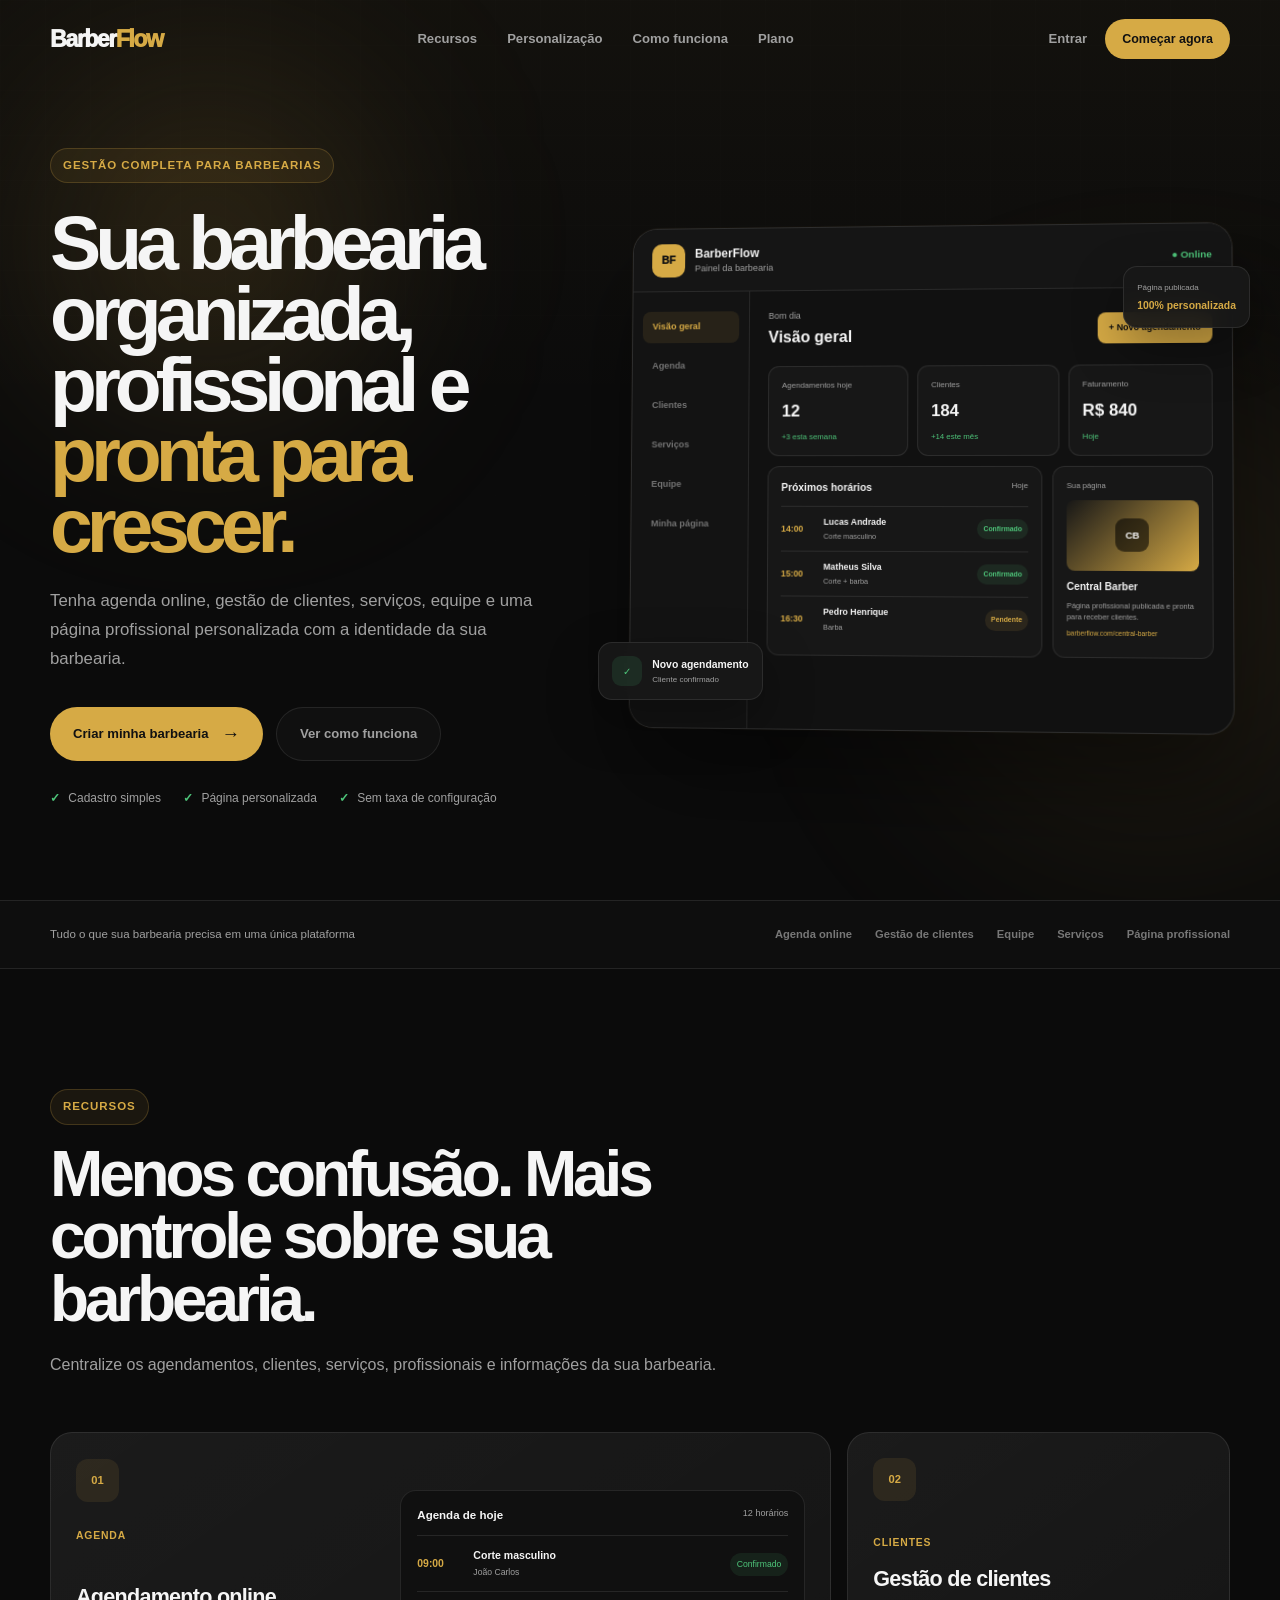
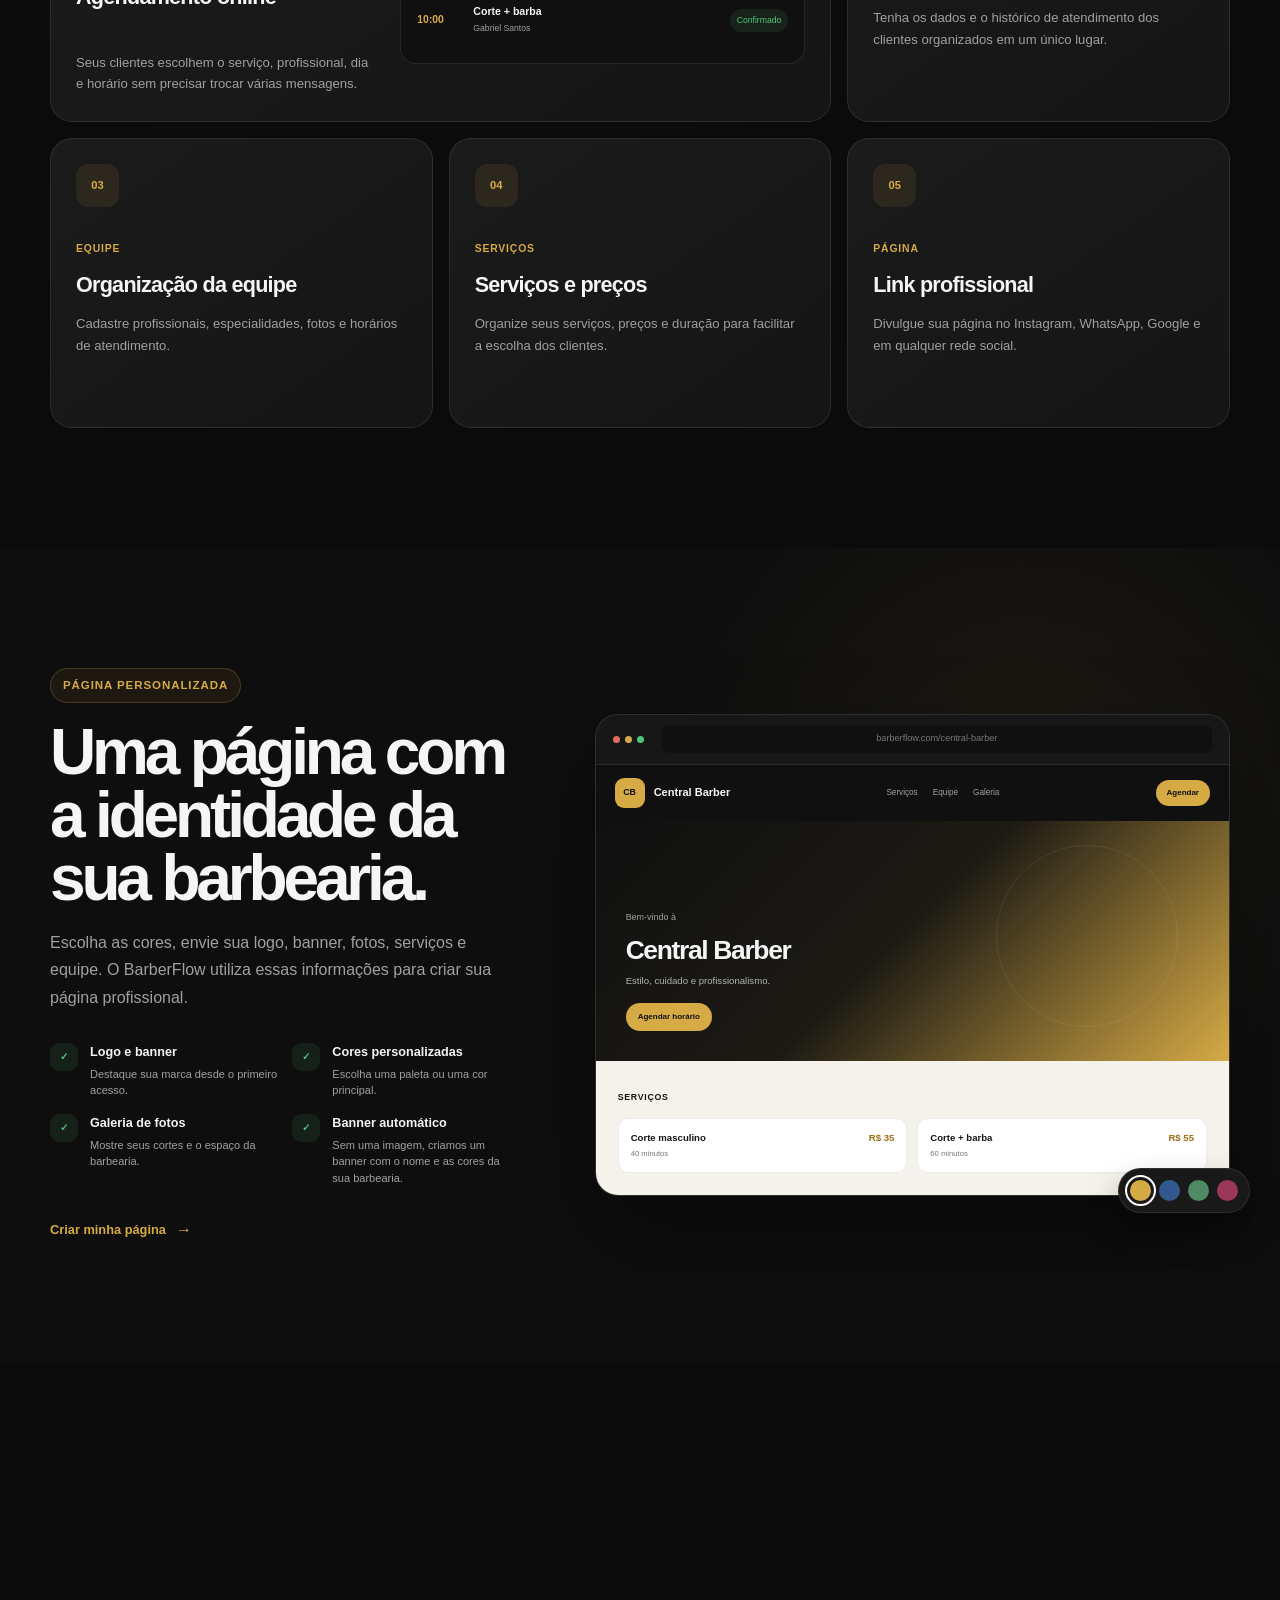
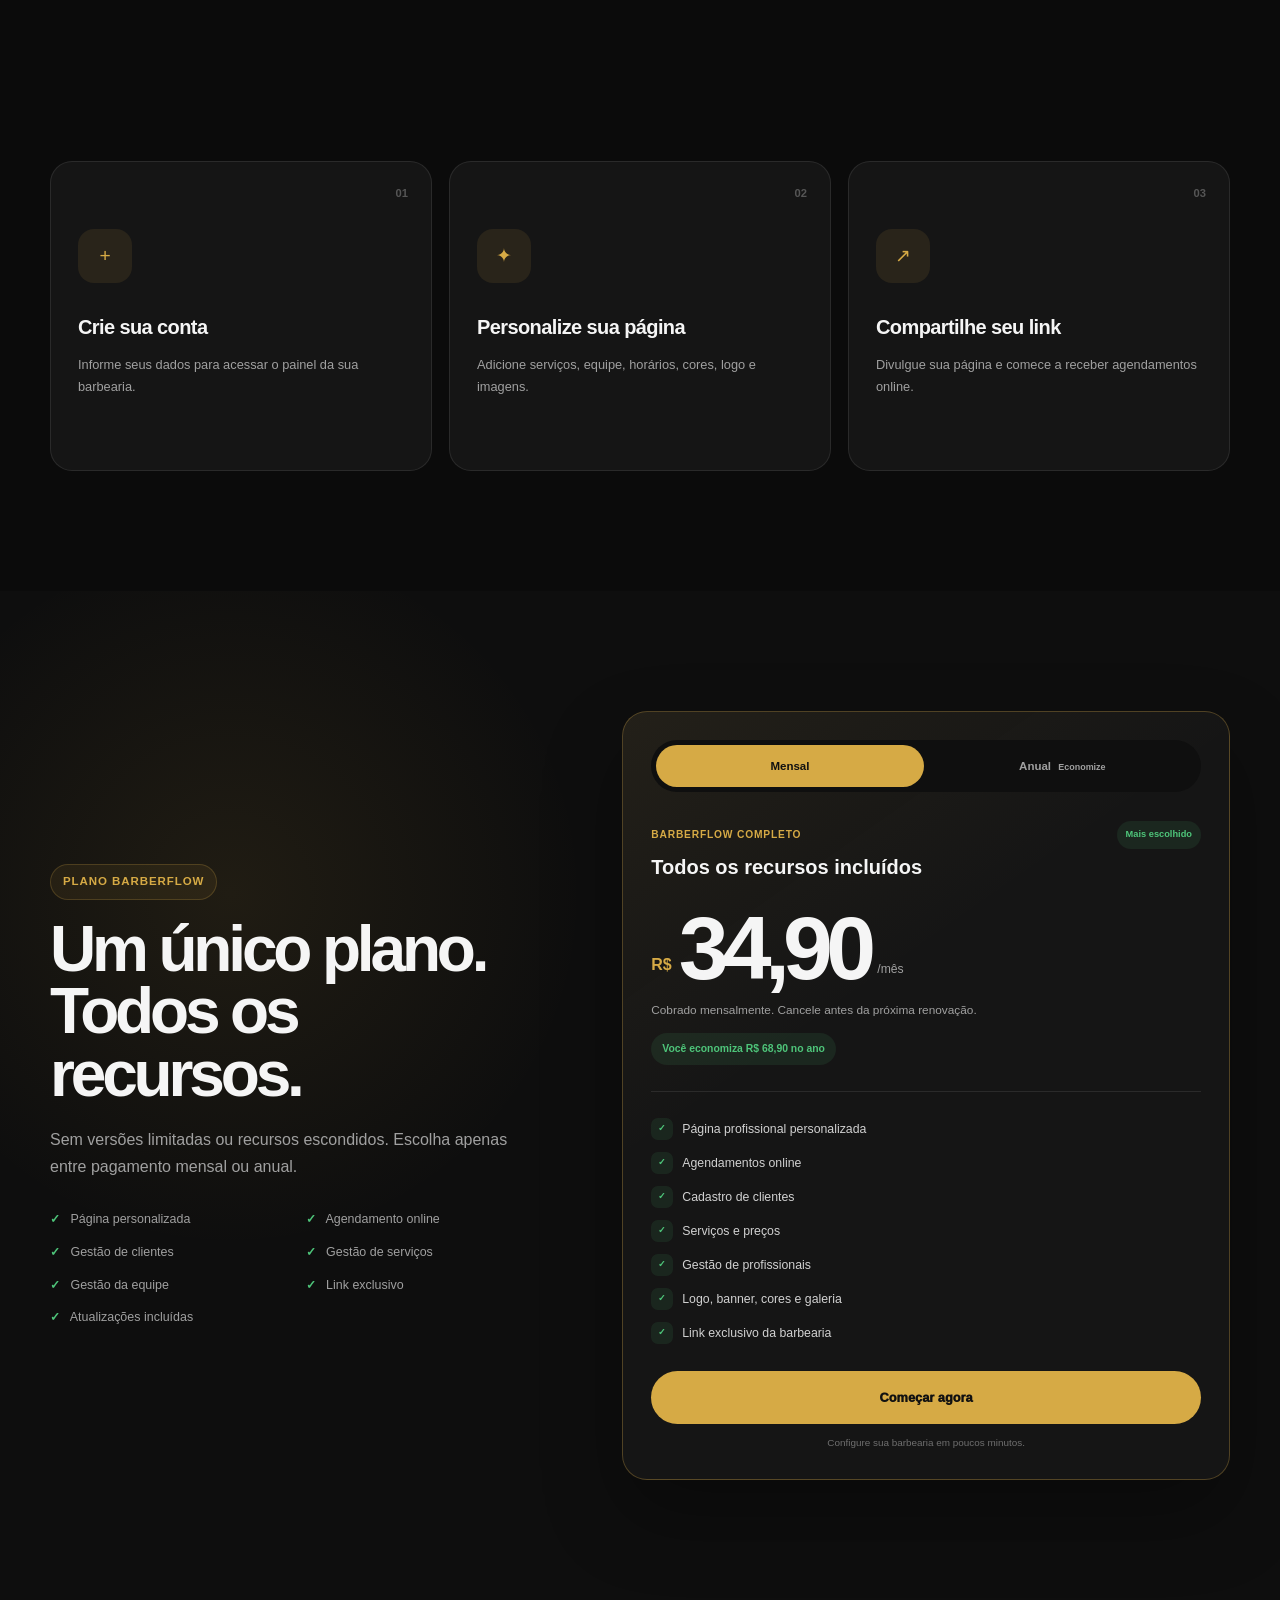
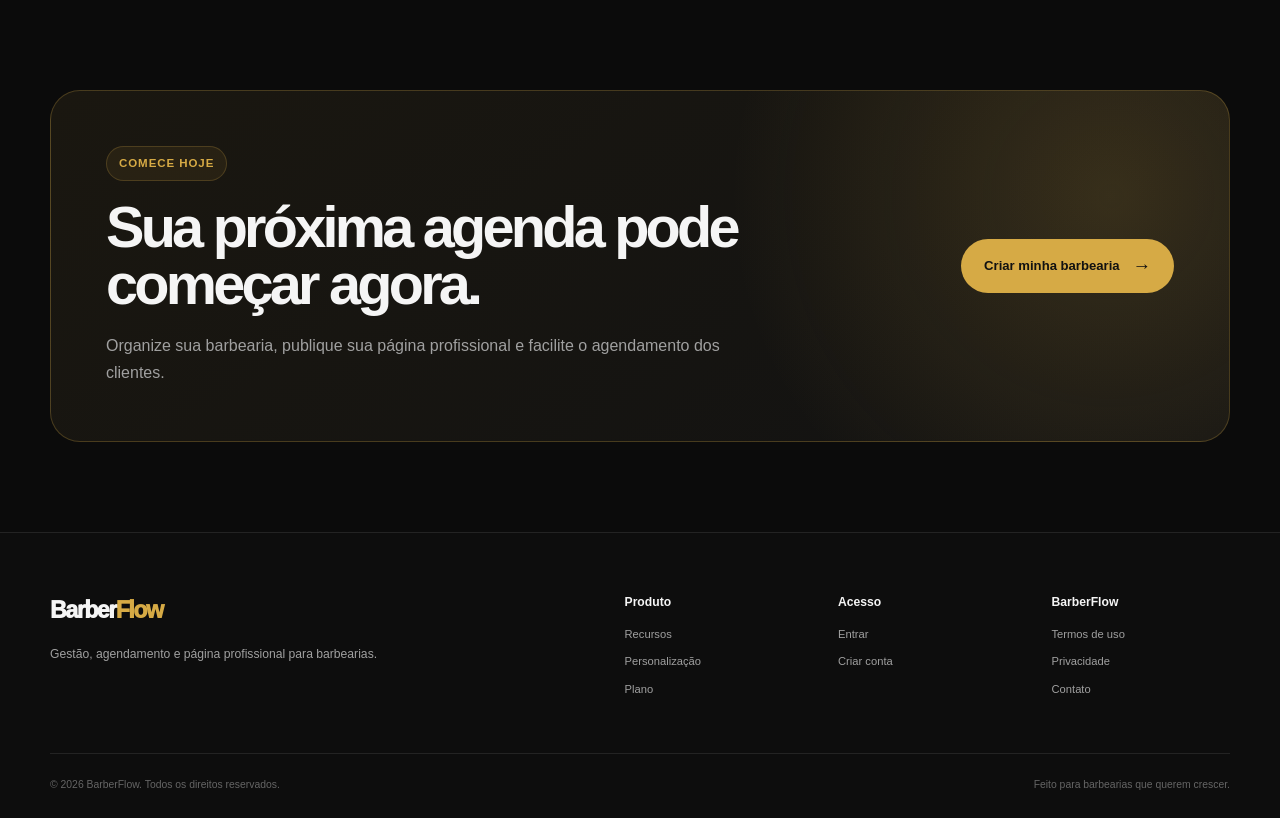
==== commit 0bc4d59e: "Atualiza landing page, cadastro e preços do BarberFlow" ====
--- a/index.html
+++ b/index.html
@@ -10,741 +10,899 @@
 
     <meta
         name="description"
-        content="BarberFlow: sistema de gestão, agendamento e página profissional para barbearias."
+        content="BarberFlow: página profissional personalizada, agendamento online e gestão completa para barbearias."
     >
 
-    <title>BarberFlow | Gestão para barbearias</title>
-
-    <link rel="stylesheet" href="./css/global.css">
-    <link rel="stylesheet" href="./css/landing.css">
-
-    <script src="./js/theme.js" defer></script>
+    <title>BarberFlow | Gestão e agendamento para barbearias</title>
+
+    <link rel="stylesheet" href="./css/style.css">
+
+    <script src="./js/main.js" defer></script>
 </head>
 
 <body>
-    <header class="header">
-        <div class="container header-content">
-            <a href="./index.html" class="logo">
+    <!-- CABEÇALHO -->
+    <header class="header" id="header">
+        <div class="container header-container">
+            <a href="#inicio" class="logo" aria-label="BarberFlow">
                 Barber<span>Flow</span>
             </a>
 
-            <nav class="navigation">
+            <nav class="desktop-navigation" aria-label="Navegação principal">
                 <a href="#recursos">Recursos</a>
+                <a href="#personalizacao">Personalização</a>
                 <a href="#como-funciona">Como funciona</a>
-                <a href="#pagina-publica">Página pública</a>
                 <a href="#plano">Plano</a>
             </nav>
 
             <div class="header-actions">
-                <button
-                    type="button"
-                    class="theme-button"
-                    id="theme-button"
-                    aria-label="Alterar tema"
-                >
-                    <span id="theme-icon">☀</span>
-                </button>
-
-                <a
-                    href="./pages/login.html"
-                    class="header-login"
-                >
+                <a href="./pages/login.html" class="login-link">
                     Entrar
                 </a>
 
-                <a
-                    href="./pages/cadastro.html"
-                    class="header-button"
-                >
+                <a href="./pages/cadastro.html" class="header-button">
                     Começar agora
                 </a>
             </div>
+
+            <button
+                type="button"
+                class="menu-button"
+                id="menu-button"
+                aria-label="Abrir menu"
+                aria-expanded="false"
+            >
+                <span></span>
+                <span></span>
+                <span></span>
+            </button>
+        </div>
+
+        <div class="mobile-menu" id="mobile-menu">
+            <nav aria-label="Navegação para dispositivos móveis">
+                <a href="#recursos">Recursos</a>
+                <a href="#personalizacao">Personalização</a>
+                <a href="#como-funciona">Como funciona</a>
+                <a href="#plano">Plano</a>
+                <a href="./pages/login.html">Entrar</a>
+                <a href="./pages/cadastro.html" class="mobile-menu-button">
+                    Começar agora
+                </a>
+            </nav>
         </div>
     </header>
 
     <main>
-        <section class="management-hero">
-            <div class="container management-hero-content">
-                <div class="management-hero-text">
-                    <span class="hero-label">
-                        Gestão simples para barbearias
+        <!-- HERO -->
+        <section class="hero" id="inicio">
+            <div class="hero-background">
+                <span class="hero-light hero-light-one"></span>
+                <span class="hero-light hero-light-two"></span>
+            </div>
+
+            <div class="container hero-container">
+                <div class="hero-content reveal">
+                    <span class="section-label">
+                        Gestão completa para barbearias
                     </span>
 
                     <h1>
-                        Organize sua agenda e profissionalize sua barbearia.
+                        Sua barbearia organizada, profissional e
+                        <span>pronta para crescer.</span>
                     </h1>
 
-                    <p>
-                        Gerencie horários, clientes, serviços e equipe em
-                        um só lugar. Receba agendamentos online por meio
-                        de uma página exclusiva para sua barbearia.
+                    <p class="hero-description">
+                        Tenha agenda online, gestão de clientes, serviços,
+                        equipe e uma página profissional personalizada com
+                        a identidade da sua barbearia.
                     </p>
 
                     <div class="hero-actions">
                         <a
                             href="./pages/cadastro.html"
-                            class="button button-primary"
+                            class="primary-button"
                         >
                             Criar minha barbearia
+
+                            <span>→</span>
                         </a>
 
-                        <a
-                            href="./pages/barbearia.html?barbearia=demo"
-                            class="button button-secondary"
-                        >
-                            Ver página de exemplo
+                        <a href="#como-funciona" class="secondary-button">
+                            Ver como funciona
                         </a>
                     </div>
 
-                    <div class="hero-highlights">
-                        <span>Sem instalação</span>
-                        <span>Fácil de configurar</span>
-                        <span>Link exclusivo</span>
-                        <span>Gestão completa</span>
-                    </div>
-                </div>
-
-                <div class="dashboard-preview">
-                    <div class="dashboard-window">
-                        <div class="dashboard-window-top">
-                            <div class="window-dots">
+                    <div class="hero-benefits">
+                        <span>
+                            <strong>✓</strong>
+                            Cadastro simples
+                        </span>
+
+                        <span>
+                            <strong>✓</strong>
+                            Página personalizada
+                        </span>
+
+                        <span>
+                            <strong>✓</strong>
+                            Sem taxa de configuração
+                        </span>
+                    </div>
+                </div>
+
+                <div class="hero-visual reveal">
+                    <div class="dashboard-preview">
+                        <div class="preview-topbar">
+                            <div class="preview-brand">
+                                <span class="preview-logo">BF</span>
+
+                                <div>
+                                    <strong>BarberFlow</strong>
+                                    <small>Painel da barbearia</small>
+                                </div>
+                            </div>
+
+                            <span class="preview-status">
+                                ● Online
+                            </span>
+                        </div>
+
+                        <div class="preview-layout">
+                            <aside class="preview-sidebar">
+                                <span class="active">Visão geral</span>
+                                <span>Agenda</span>
+                                <span>Clientes</span>
+                                <span>Serviços</span>
+                                <span>Equipe</span>
+                                <span>Minha página</span>
+                            </aside>
+
+                            <div class="preview-main">
+                                <div class="preview-heading">
+                                    <div>
+                                        <small>Bom dia</small>
+                                        <strong>Visão geral</strong>
+                                    </div>
+
+                                    <button type="button">
+                                        + Novo agendamento
+                                    </button>
+                                </div>
+
+                                <div class="preview-metrics">
+                                    <article>
+                                        <small>Agendamentos hoje</small>
+                                        <strong>12</strong>
+                                        <span>+3 esta semana</span>
+                                    </article>
+
+                                    <article>
+                                        <small>Clientes</small>
+                                        <strong>184</strong>
+                                        <span>+14 este mês</span>
+                                    </article>
+
+                                    <article>
+                                        <small>Faturamento</small>
+                                        <strong>R$ 840</strong>
+                                        <span>Hoje</span>
+                                    </article>
+                                </div>
+
+                                <div class="preview-bottom">
+                                    <div class="appointments-card">
+                                        <div class="card-heading">
+                                            <strong>Próximos horários</strong>
+                                            <span>Hoje</span>
+                                        </div>
+
+                                        <div class="appointment-item">
+                                            <span class="appointment-time">
+                                                14:00
+                                            </span>
+
+                                            <div>
+                                                <strong>Lucas Andrade</strong>
+                                                <small>Corte masculino</small>
+                                            </div>
+
+                                            <span class="appointment-badge">
+                                                Confirmado
+                                            </span>
+                                        </div>
+
+                                        <div class="appointment-item">
+                                            <span class="appointment-time">
+                                                15:00
+                                            </span>
+
+                                            <div>
+                                                <strong>Matheus Silva</strong>
+                                                <small>Corte + barba</small>
+                                            </div>
+
+                                            <span class="appointment-badge">
+                                                Confirmado
+                                            </span>
+                                        </div>
+
+                                        <div class="appointment-item">
+                                            <span class="appointment-time">
+                                                16:30
+                                            </span>
+
+                                            <div>
+                                                <strong>Pedro Henrique</strong>
+                                                <small>Barba</small>
+                                            </div>
+
+                                            <span class="appointment-badge waiting">
+                                                Pendente
+                                            </span>
+                                        </div>
+                                    </div>
+
+                                    <div class="page-card">
+                                        <small>Sua página</small>
+
+                                        <div class="page-card-banner">
+                                            <span>CB</span>
+                                        </div>
+
+                                        <strong>Central Barber</strong>
+
+                                        <p>
+                                            Página profissional publicada
+                                            e pronta para receber clientes.
+                                        </p>
+
+                                        <span class="page-link">
+                                            barberflow.com/central-barber
+                                        </span>
+                                    </div>
+                                </div>
+                            </div>
+                        </div>
+                    </div>
+
+                    <div class="floating-card floating-card-one">
+                        <span>✓</span>
+
+                        <div>
+                            <strong>Novo agendamento</strong>
+                            <small>Cliente confirmado</small>
+                        </div>
+                    </div>
+
+                    <div class="floating-card floating-card-two">
+                        <small>Página publicada</small>
+                        <strong>100% personalizada</strong>
+                    </div>
+                </div>
+            </div>
+        </section>
+
+        <!-- MARCAS / DESTAQUES -->
+        <section class="trust-section">
+            <div class="container trust-container">
+                <p>
+                    Tudo o que sua barbearia precisa em uma única plataforma
+                </p>
+
+                <div class="trust-items">
+                    <span>Agenda online</span>
+                    <span>Gestão de clientes</span>
+                    <span>Equipe</span>
+                    <span>Serviços</span>
+                    <span>Página profissional</span>
+                </div>
+            </div>
+        </section>
+
+        <!-- RECURSOS -->
+        <section class="section resources-section" id="recursos">
+            <div class="container">
+                <div class="section-heading reveal">
+                    <span class="section-label">
+                        Recursos
+                    </span>
+
+                    <h2>
+                        Menos confusão. Mais controle sobre sua barbearia.
+                    </h2>
+
+                    <p>
+                        Centralize os agendamentos, clientes, serviços,
+                        profissionais e informações da sua barbearia.
+                    </p>
+                </div>
+
+                <div class="resources-grid">
+                    <article class="resource-card featured-resource reveal">
+                        <div class="resource-icon">
+                            01
+                        </div>
+
+                        <span class="resource-tag">
+                            Agenda
+                        </span>
+
+                        <h3>Agendamento online</h3>
+
+                        <p>
+                            Seus clientes escolhem o serviço, profissional,
+                            dia e horário sem precisar trocar várias mensagens.
+                        </p>
+
+                        <div class="resource-demo schedule-demo">
+                            <div class="demo-header">
+                                <strong>Agenda de hoje</strong>
+                                <span>12 horários</span>
+                            </div>
+
+                            <div class="demo-schedule-row">
+                                <span>09:00</span>
+                                <div>
+                                    <strong>Corte masculino</strong>
+                                    <small>João Carlos</small>
+                                </div>
+                                <small>Confirmado</small>
+                            </div>
+
+                            <div class="demo-schedule-row">
+                                <span>10:00</span>
+                                <div>
+                                    <strong>Corte + barba</strong>
+                                    <small>Gabriel Santos</small>
+                                </div>
+                                <small>Confirmado</small>
+                            </div>
+                        </div>
+                    </article>
+
+                    <article class="resource-card reveal">
+                        <div class="resource-icon">
+                            02
+                        </div>
+
+                        <span class="resource-tag">
+                            Clientes
+                        </span>
+
+                        <h3>Gestão de clientes</h3>
+
+                        <p>
+                            Tenha os dados e o histórico de atendimento dos
+                            clientes organizados em um único lugar.
+                        </p>
+                    </article>
+
+                    <article class="resource-card reveal">
+                        <div class="resource-icon">
+                            03
+                        </div>
+
+                        <span class="resource-tag">
+                            Equipe
+                        </span>
+
+                        <h3>Organização da equipe</h3>
+
+                        <p>
+                            Cadastre profissionais, especialidades, fotos
+                            e horários de atendimento.
+                        </p>
+                    </article>
+
+                    <article class="resource-card reveal">
+                        <div class="resource-icon">
+                            04
+                        </div>
+
+                        <span class="resource-tag">
+                            Serviços
+                        </span>
+
+                        <h3>Serviços e preços</h3>
+
+                        <p>
+                            Organize seus serviços, preços e duração para
+                            facilitar a escolha dos clientes.
+                        </p>
+                    </article>
+
+                    <article class="resource-card reveal">
+                        <div class="resource-icon">
+                            05
+                        </div>
+
+                        <span class="resource-tag">
+                            Página
+                        </span>
+
+                        <h3>Link profissional</h3>
+
+                        <p>
+                            Divulgue sua página no Instagram, WhatsApp,
+                            Google e em qualquer rede social.
+                        </p>
+                    </article>
+                </div>
+            </div>
+        </section>
+
+        <!-- PERSONALIZAÇÃO -->
+        <section
+            class="section personalization-section"
+            id="personalizacao"
+        >
+            <div class="container personalization-container">
+                <div class="personalization-content reveal">
+                    <span class="section-label">
+                        Página personalizada
+                    </span>
+
+                    <h2>
+                        Uma página com a identidade da sua barbearia.
+                    </h2>
+
+                    <p>
+                        Escolha as cores, envie sua logo, banner, fotos,
+                        serviços e equipe. O BarberFlow utiliza essas
+                        informações para criar sua página profissional.
+                    </p>
+
+                    <div class="personalization-list">
+                        <article>
+                            <span>✓</span>
+
+                            <div>
+                                <strong>Logo e banner</strong>
+                                <p>
+                                    Destaque sua marca desde o primeiro acesso.
+                                </p>
+                            </div>
+                        </article>
+
+                        <article>
+                            <span>✓</span>
+
+                            <div>
+                                <strong>Cores personalizadas</strong>
+                                <p>
+                                    Escolha uma paleta ou uma cor principal.
+                                </p>
+                            </div>
+                        </article>
+
+                        <article>
+                            <span>✓</span>
+
+                            <div>
+                                <strong>Galeria de fotos</strong>
+                                <p>
+                                    Mostre seus cortes e o espaço da barbearia.
+                                </p>
+                            </div>
+                        </article>
+
+                        <article>
+                            <span>✓</span>
+
+                            <div>
+                                <strong>Banner automático</strong>
+                                <p>
+                                    Sem uma imagem, criamos um banner com
+                                    o nome e as cores da sua barbearia.
+                                </p>
+                            </div>
+                        </article>
+                    </div>
+
+                    <a
+                        href="./pages/cadastro.html"
+                        class="text-link"
+                    >
+                        Criar minha página
+                        <span>→</span>
+                    </a>
+                </div>
+
+                <div class="site-preview reveal">
+                    <div class="site-browser">
+                        <div class="browser-top">
+                            <div class="browser-dots">
                                 <span></span>
                                 <span></span>
                                 <span></span>
                             </div>
 
-                            <div class="window-address">
-                                app.barberflow.com/painel
-                            </div>
-                        </div>
-
-                        <div class="dashboard-layout">
-                            <aside class="preview-sidebar">
-                                <div class="preview-brand">
-                                    BF
+                            <div class="browser-address">
+                                barberflow.com/central-barber
+                            </div>
+                        </div>
+
+                        <div class="barbershop-page-preview">
+                            <div class="shop-navigation">
+                                <div class="shop-brand">
+                                    <span>CB</span>
+
+                                    <strong>Central Barber</strong>
                                 </div>
 
-                                <nav>
-                                    <span class="active">
-                                        Visão geral
-                                    </span>
-
-                                    <span>Agenda</span>
-                                    <span>Clientes</span>
+                                <div class="shop-links">
                                     <span>Serviços</span>
                                     <span>Equipe</span>
-                                </nav>
-                            </aside>
-
-                            <div class="preview-main">
-                                <div class="preview-heading">
-                                    <div>
-                                        <small>Bem-vindo</small>
-                                        <strong>Sua Barbearia</strong>
-                                    </div>
-
-                                    <span>Hoje</span>
+                                    <span>Galeria</span>
                                 </div>
 
-                                <div class="preview-stats">
+                                <button type="button">
+                                    Agendar
+                                </button>
+                            </div>
+
+                            <div class="shop-banner">
+                                <div class="shop-banner-overlay"></div>
+
+                                <div class="shop-banner-content">
+                                    <small>Bem-vindo à</small>
+
+                                    <strong>Central Barber</strong>
+
+                                    <p>
+                                        Estilo, cuidado e profissionalismo.
+                                    </p>
+
+                                    <button type="button">
+                                        Agendar horário
+                                    </button>
+                                </div>
+                            </div>
+
+                            <div class="shop-services">
+                                <span>Serviços</span>
+
+                                <div class="shop-service-list">
                                     <article>
-                                        <small>Agendamentos</small>
-                                        <strong>8</strong>
-                                        <span>Hoje</span>
+                                        <div>
+                                            <strong>Corte masculino</strong>
+                                            <small>40 minutos</small>
+                                        </div>
+
+                                        <span>R$ 35</span>
                                     </article>
 
                                     <article>
-                                        <small>Clientes</small>
-                                        <strong>42</strong>
-                                        <span>Cadastrados</span>
-                                    </article>
-
-                                    <article>
-                                        <small>Horários livres</small>
-                                        <strong>3</strong>
-                                        <span>Disponíveis</span>
+                                        <div>
+                                            <strong>Corte + barba</strong>
+                                            <small>60 minutos</small>
+                                        </div>
+
+                                        <span>R$ 55</span>
                                     </article>
                                 </div>
-
-                                <div class="preview-agenda">
-                                    <div class="preview-agenda-title">
-                                        <strong>Próximos atendimentos</strong>
-                                        <span>Ver agenda</span>
-                                    </div>
-
-                                    <article>
-                                        <div class="appointment-time">
-                                            09:00
-                                        </div>
-
-                                        <div class="appointment-client">
-                                            <strong>Lucas</strong>
-                                            <span>Corte masculino</span>
-                                        </div>
-
-                                        <small class="appointment-status">
-                                            Confirmado
-                                        </small>
-                                    </article>
-
-                                    <article>
-                                        <div class="appointment-time">
-                                            10:00
-                                        </div>
-
-                                        <div class="appointment-client">
-                                            <strong>Marcos</strong>
-                                            <span>Corte + barba</span>
-                                        </div>
-
-                                        <small class="appointment-status">
-                                            Confirmado
-                                        </small>
-                                    </article>
-
-                                    <article>
-                                        <div class="appointment-time">
-                                            11:30
-                                        </div>
-
-                                        <div class="appointment-client">
-                                            <strong>Rafael</strong>
-                                            <span>Barba</span>
-                                        </div>
-
-                                        <small class="appointment-status pending">
-                                            Pendente
-                                        </small>
-                                    </article>
-                                </div>
-                            </div>
-                        </div>
+                            </div>
+                        </div>
+                    </div>
+
+                    <div class="color-selector-preview">
+                        <span class="selected"></span>
+                        <span></span>
+                        <span></span>
+                        <span></span>
                     </div>
                 </div>
             </div>
         </section>
 
+        <!-- COMO FUNCIONA -->
         <section
-            class="management-section management-section-soft"
-            id="recursos"
+            class="section how-section"
+            id="como-funciona"
         >
             <div class="container">
-                <div class="section-heading">
-                    <span>Gestão completa</span>
-
-                    <h2>
-                        Tudo que você precisa para administrar sua barbearia
-                    </h2>
-
-                    <p>
-                        Um painel simples para organizar o dia a dia sem
-                        planilhas, anotações ou mensagens perdidas.
-                    </p>
-                </div>
-
-                <div class="management-grid">
-                    <article class="management-card featured-card">
-                        <div class="management-icon">
-                            01
-                        </div>
-
-                        <h3>Agenda organizada</h3>
-
-                        <p>
-                            Veja seus horários, confirme atendimentos,
-                            reagende clientes e bloqueie períodos de folga.
-                        </p>
-
-                        <div class="mini-calendar">
-                            <span>08:00</span>
-                            <strong>Corte masculino</strong>
-                            <small>Confirmado</small>
-                        </div>
-
-                        <div class="mini-calendar">
-                            <span>09:00</span>
-                            <strong>Corte + barba</strong>
-                            <small>Confirmado</small>
-                        </div>
-                    </article>
-
-                    <article class="management-card">
-                        <div class="management-icon">
-                            02
-                        </div>
-
-                        <h3>Gestão de clientes</h3>
-
-                        <p>
-                            Consulte contatos, histórico de atendimentos
-                            e informações importantes de cada cliente.
-                        </p>
-                    </article>
-
-                    <article class="management-card">
-                        <div class="management-icon">
-                            03
-                        </div>
-
-                        <h3>Serviços e preços</h3>
-
-                        <p>
-                            Cadastre serviços, preços, duração e deixe
-                            tudo disponível para o cliente agendar.
-                        </p>
-                    </article>
-
-                    <article class="management-card">
-                        <div class="management-icon">
-                            04
-                        </div>
-
-                        <h3>Equipe</h3>
-
-                        <p>
-                            Adicione barbeiros, fotos, especialidades
-                            e horários de trabalho individuais.
-                        </p>
-                    </article>
-
-                    <article class="management-card">
-                        <div class="management-icon">
-                            05
-                        </div>
-
-                        <h3>Horários disponíveis</h3>
-
-                        <p>
-                            Evite conflitos de agenda e mostre apenas
-                            os horários realmente disponíveis.
-                        </p>
-                    </article>
-
-                    <article class="management-card">
-                        <div class="management-icon">
-                            06
-                        </div>
-
-                        <h3>Página profissional</h3>
-
-                        <p>
-                            Receba um link exclusivo com seus serviços,
-                            fotos, equipe, informações e agendamento.
-                        </p>
-                    </article>
-                </div>
-            </div>
-        </section>
-
-        <section class="workflow-section" id="como-funciona">
-            <div class="container workflow-content">
-                <div class="workflow-heading">
+                <div class="section-heading centered reveal">
                     <span class="section-label">
                         Como funciona
                     </span>
 
                     <h2>
-                        Sua barbearia pronta em poucos passos
+                        Sua página pronta em poucos passos.
                     </h2>
 
                     <p>
-                        Você não precisa entender de programação.
-                        Basta preencher as informações e o BarberFlow
-                        monta tudo automaticamente.
+                        Você não precisa saber programação ou contratar
+                        alguém para começar.
                     </p>
                 </div>
 
-                <div class="workflow-list">
-                    <article>
-                        <span>01</span>
-
+                <div class="steps-grid">
+                    <article class="step-card reveal">
+                        <span class="step-number">01</span>
+
+                        <div class="step-icon">+</div>
+
+                        <h3>Crie sua conta</h3>
+
+                        <p>
+                            Informe seus dados para acessar o painel
+                            da sua barbearia.
+                        </p>
+                    </article>
+
+                    <article class="step-card reveal">
+                        <span class="step-number">02</span>
+
+                        <div class="step-icon">✦</div>
+
+                        <h3>Personalize sua página</h3>
+
+                        <p>
+                            Adicione serviços, equipe, horários,
+                            cores, logo e imagens.
+                        </p>
+                    </article>
+
+                    <article class="step-card reveal">
+                        <span class="step-number">03</span>
+
+                        <div class="step-icon">↗</div>
+
+                        <h3>Compartilhe seu link</h3>
+
+                        <p>
+                            Divulgue sua página e comece a receber
+                            agendamentos online.
+                        </p>
+                    </article>
+                </div>
+            </div>
+        </section>
+
+        <!-- PLANO -->
+        <section class="section pricing-section" id="plano">
+            <div class="container pricing-container">
+                <div class="pricing-content reveal">
+                    <span class="section-label">
+                        Plano BarberFlow
+                    </span>
+
+                    <h2>
+                        Um único plano. Todos os recursos.
+                    </h2>
+
+                    <p>
+                        Sem versões limitadas ou recursos escondidos.
+                        Escolha apenas entre pagamento mensal ou anual.
+                    </p>
+
+                    <div class="pricing-highlights">
+                        <span>
+                            <strong>✓</strong>
+                            Página personalizada
+                        </span>
+
+                        <span>
+                            <strong>✓</strong>
+                            Agendamento online
+                        </span>
+
+                        <span>
+                            <strong>✓</strong>
+                            Gestão de clientes
+                        </span>
+
+                        <span>
+                            <strong>✓</strong>
+                            Gestão de serviços
+                        </span>
+
+                        <span>
+                            <strong>✓</strong>
+                            Gestão da equipe
+                        </span>
+
+                        <span>
+                            <strong>✓</strong>
+                            Link exclusivo
+                        </span>
+
+                        <span>
+                            <strong>✓</strong>
+                            Atualizações incluídas
+                        </span>
+                    </div>
+                </div>
+
+                <div class="pricing-card reveal">
+                    <div class="billing-toggle">
+                        <button
+                            type="button"
+                            class="active"
+                            data-billing="monthly"
+                        >
+                            Mensal
+                        </button>
+
+                        <button
+                            type="button"
+                            data-billing="annual"
+                        >
+                            Anual
+
+                            <span>Economize</span>
+                        </button>
+                    </div>
+
+                    <div class="pricing-card-heading">
                         <div>
-                            <h3>Crie sua conta</h3>
-
-                            <p>
-                                Informe seus dados e escolha entre
-                                pagamento mensal ou anual.
-                            </p>
-                        </div>
-                    </article>
-
-                    <article>
-                        <span>02</span>
-
-                        <div>
-                            <h3>Preencha as informações</h3>
-
-                            <p>
-                                Adicione nome, serviços, preços, equipe,
-                                horários, fotos e contatos.
-                            </p>
-                        </div>
-                    </article>
-
-                    <article>
-                        <span>03</span>
-
-                        <div>
-                            <h3>Escolha a aparência</h3>
-
-                            <p>
-                                Selecione uma paleta pronta ou escolha
-                                uma cor principal personalizada.
-                            </p>
-                        </div>
-                    </article>
-
-                    <article>
-                        <span>04</span>
-
-                        <div>
-                            <h3>Compartilhe seu link</h3>
-
-                            <p>
-                                Divulgue sua página no WhatsApp,
-                                Instagram e outras redes sociais.
-                            </p>
-                        </div>
-                    </article>
-                </div>
-            </div>
-        </section>
-
-        <section
-            class="public-page-section"
-            id="pagina-publica"
-        >
-            <div class="container public-page-content">
-                <div class="public-page-preview">
-                    <div class="public-page-browser">
-                        <div class="public-browser-top">
-                            <div class="window-dots">
-                                <span></span>
-                                <span></span>
-                                <span></span>
-                            </div>
-
-                            <div class="window-address">
-                                barberflow.com/sua-barbearia
-                            </div>
-                        </div>
-
-                        <div class="public-page-body">
-                            <div class="public-banner">
-                                <div class="public-logo">
-                                    SB
-                                </div>
-
-                                <div>
-                                    <small>Aberto hoje</small>
-                                    <strong>Sua Barbearia</strong>
-                                    <span>Sua cidade - UF</span>
-                                </div>
-                            </div>
-
-                            <div class="public-services">
-                                <article>
-                                    <div>
-                                        <strong>Corte masculino</strong>
-                                        <span>40 minutos</span>
-                                    </div>
-
-                                    <small>R$ 35</small>
-                                </article>
-
-                                <article>
-                                    <div>
-                                        <strong>Corte + barba</strong>
-                                        <span>60 minutos</span>
-                                    </div>
-
-                                    <small>R$ 55</small>
-                                </article>
-                            </div>
-
-                            <div class="public-booking-button">
-                                Agendar horário
-                            </div>
-                        </div>
-                    </div>
-                </div>
-
-                <div class="public-page-text">
-                    <span class="section-label">
-                        Seu link exclusivo
-                    </span>
-
-                    <h2>
-                        Uma página profissional para sua barbearia
-                    </h2>
-
-                    <p>
-                        Cada barbearia recebe um endereço próprio para
-                        divulgar e receber agendamentos.
-                    </p>
-
-                    <div class="public-link-example">
-                        <span>Seu link</span>
-
-                        <strong>
-                            barberflow.com/sua-barbearia
-                        </strong>
-                    </div>
-
-                    <ul class="public-page-features">
-                        <li>Logo e banner</li>
-                        <li>Fotos dos trabalhos</li>
-                        <li>Serviços, preços e duração</li>
-                        <li>Equipe e horários</li>
-                        <li>WhatsApp e Instagram</li>
-                        <li>Agendamento online</li>
+                            <span>BarberFlow completo</span>
+                            <h3>Todos os recursos incluídos</h3>
+                        </div>
+
+                        <span class="pricing-badge">
+                            Mais escolhido
+                        </span>
+                    </div>
+
+                    <div class="price-area">
+                        <div class="price-main">
+                            <span>R$</span>
+
+                            <strong id="price-value">
+                                34,90
+                            </strong>
+
+                            <small id="price-period">
+                                /mês
+                            </small>
+                        </div>
+
+                        <p id="price-description">
+                            Cobrado mensalmente. Cancele antes
+                            da próxima renovação.
+                        </p>
+
+                        <div
+                            class="annual-saving"
+                            id="annual-saving"
+                            hidden
+                        >
+                            Você economiza R$ 68,90 no ano
+                        </div>
+                    </div>
+
+                    <div class="pricing-divider"></div>
+
+                    <ul class="pricing-features">
+                        <li>
+                            <span>✓</span>
+                            Página profissional personalizada
+                        </li>
+
+                        <li>
+                            <span>✓</span>
+                            Agendamentos online
+                        </li>
+
+                        <li>
+                            <span>✓</span>
+                            Cadastro de clientes
+                        </li>
+
+                        <li>
+                            <span>✓</span>
+                            Serviços e preços
+                        </li>
+
+                        <li>
+                            <span>✓</span>
+                            Gestão de profissionais
+                        </li>
+
+                        <li>
+                            <span>✓</span>
+                            Logo, banner, cores e galeria
+                        </li>
+
+                        <li>
+                            <span>✓</span>
+                            Link exclusivo da barbearia
+                        </li>
                     </ul>
-
-                    <a
-                        href="./pages/barbearia.html?barbearia=demo"
-                        class="button button-secondary"
-                    >
-                        Abrir demonstração
-                    </a>
-                </div>
-            </div>
-        </section>
-
-        <section class="customization-section">
-            <div class="container customization-content">
-                <div class="customization-text">
-                    <span class="section-label">
-                        Personalização simples
-                    </span>
-
-                    <h2>
-                        Escolha o estilo da sua barbearia
-                    </h2>
-
-                    <p>
-                        Escolha uma das paletas criadas pelo BarberFlow
-                        ou selecione uma cor personalizada. O layout
-                        permanece profissional em qualquer opção.
-                    </p>
-                </div>
-
-                <div class="palette-grid">
-                    <article class="palette-card">
-                        <div class="palette-colors">
-                            <span class="palette-black"></span>
-                            <span class="palette-gold"></span>
-                        </div>
-
-                        <strong>Legacy</strong>
-                        <small>Preto e dourado</small>
-                    </article>
-
-                    <article class="palette-card">
-                        <div class="palette-colors">
-                            <span class="palette-dark"></span>
-                            <span class="palette-white"></span>
-                        </div>
-
-                        <strong>Urban</strong>
-                        <small>Preto e branco</small>
-                    </article>
-
-                    <article class="palette-card">
-                        <div class="palette-colors">
-                            <span class="palette-blue"></span>
-                            <span class="palette-gold"></span>
-                        </div>
-
-                        <strong>Ocean</strong>
-                        <small>Azul e dourado</small>
-                    </article>
-
-                    <article class="palette-card">
-                        <div class="palette-colors">
-                            <span class="palette-green"></span>
-                            <span class="palette-black"></span>
-                        </div>
-
-                        <strong>Forest</strong>
-                        <small>Verde e preto</small>
-                    </article>
-
-                    <article class="palette-card">
-                        <div class="palette-colors">
-                            <span class="palette-wine"></span>
-                            <span class="palette-dark"></span>
-                        </div>
-
-                        <strong>Royal</strong>
-                        <small>Vinho e preto</small>
-                    </article>
-
-                    <article class="palette-card">
-                        <div class="palette-colors">
-                            <span class="palette-orange"></span>
-                            <span class="palette-dark"></span>
-                        </div>
-
-                        <strong>Sunset</strong>
-                        <small>Laranja e preto</small>
-                    </article>
-                </div>
-            </div>
-        </section>
-
-        <section class="pricing-section" id="plano">
-            <div class="container">
-                <div class="section-heading pricing-heading">
-                    <span>Plano único</span>
-
-                    <h2>
-                        Todos os recursos em um único plano
-                    </h2>
-
-                    <p>
-                        Você escolhe apenas como deseja pagar:
-                        mensalmente ou uma vez por ano.
-                    </p>
-                </div>
-
-                <div class="pricing-card">
-                    <div class="pricing-main">
-                        <div class="pricing-description">
-                            <span class="pricing-badge">
-                                BarberFlow
-                            </span>
-
-                            <h3>Plano completo</h3>
-
-                            <p>
-                                Gestão, agendamentos e página pública
-                                para sua barbearia.
-                            </p>
-
-                            <ul>
-                                <li>Agenda completa</li>
-                                <li>Gestão de clientes</li>
-                                <li>Serviços e equipe</li>
-                                <li>Link exclusivo</li>
-                                <li>Página profissional</li>
-                                <li>Temas e cores</li>
-                            </ul>
-                        </div>
-
-                        <div class="pricing-options">
-                            <article class="pricing-option">
-                                <span>Mensal</span>
-
-                                <strong>R$ 22,90</strong>
-
-                                <small>por mês</small>
-                            </article>
-
-                            <article
-                                class="pricing-option pricing-option-featured"
-                            >
-                                <div class="best-value">
-                                    Melhor escolha
-                                </div>
-
-                                <span>Anual</span>
-
-                                <strong>R$ 229,90</strong>
-
-                                <small>
-                                    equivalente a R$ 19,16/mês
-                                </small>
-                            </article>
-                        </div>
-                    </div>
 
                     <a
                         href="./pages/cadastro.html"
-                        class="button button-primary pricing-button"
+                        class="pricing-button"
+                        id="pricing-button"
                     >
                         Começar agora
                     </a>
+
+                    <small class="pricing-note">
+                        Configure sua barbearia em poucos minutos.
+                    </small>
                 </div>
             </div>
         </section>
 
-        <section class="setup-section">
-            <div class="container setup-content">
-                <div class="setup-text">
+        <!-- CTA -->
+        <section class="final-cta">
+            <div class="container final-cta-container reveal">
+                <div>
                     <span class="section-label">
-                        Serviço opcional
+                        Comece hoje
                     </span>
 
                     <h2>
-                        Prefere receber tudo configurado?
+                        Sua próxima agenda pode começar agora.
                     </h2>
 
                     <p>
-                        Envie as informações, fotos e serviços.
-                        Nossa equipe organiza e deixa sua barbearia
-                        pronta para começar.
-                    </p>
-
-                    <div class="setup-price">
-                        <strong>R$ 29,90</strong>
-                        <span>pagamento único</span>
-                    </div>
-                </div>
-
-                <div class="setup-card">
-                    <h3>Configuração profissional</h3>
-
-                    <ul>
-                        <li>Cadastro das informações</li>
-                        <li>Organização dos serviços</li>
-                        <li>Cadastro da equipe</li>
-                        <li>Configuração dos horários</li>
-                        <li>Adição das fotos</li>
-                        <li>Escolha da aparência</li>
-                    </ul>
-
-                    <p>
-                        Depois da entrega, você poderá editar tudo
-                        sozinho pelo painel.
-                    </p>
-                </div>
-            </div>
-        </section>
-
-        <section class="final-cta">
-            <div class="container final-cta-content">
-                <div>
-                    <span>Comece agora</span>
-
-                    <h2>
-                        Mais organização para você e mais facilidade para seus clientes.
-                    </h2>
-
-                    <p>
-                        Crie sua conta, configure sua barbearia
-                        e comece a receber agendamentos.
+                        Organize sua barbearia, publique sua página
+                        profissional e facilite o agendamento dos clientes.
                     </p>
                 </div>
 
                 <a
                     href="./pages/cadastro.html"
-                    class="button button-light"
+                    class="final-cta-button"
                 >
                     Criar minha barbearia
+                    <span>→</span>
                 </a>
             </div>
         </section>
     </main>
 
+    <!-- RODAPÉ -->
     <footer class="footer">
-        <div class="container footer-content">
-            <a href="./index.html" class="logo">
-                Barber<span>Flow</span>
-            </a>
-
-            <p>
-                Gestão simples e profissional para barbearias.
-            </p>
+        <div class="container footer-container">
+            <div class="footer-main">
+                <div class="footer-brand">
+                    <a href="#inicio" class="logo">
+                        Barber<span>Flow</span>
+                    </a>
+
+                    <p>
+                        Gestão, agendamento e página profissional
+                        para barbearias.
+                    </p>
+                </div>
+
+                <div class="footer-links">
+                    <div>
+                        <strong>Produto</strong>
+                        <a href="#recursos">Recursos</a>
+                        <a href="#personalizacao">Personalização</a>
+                        <a href="#plano">Plano</a>
+                    </div>
+
+                    <div>
+                        <strong>Acesso</strong>
+                        <a href="./pages/login.html">Entrar</a>
+                        <a href="./pages/cadastro.html">Criar conta</a>
+                    </div>
+
+                    <div>
+                        <strong>BarberFlow</strong>
+                        <a href="#">Termos de uso</a>
+                        <a href="#">Privacidade</a>
+                        <a href="#">Contato</a>
+                    </div>
+                </div>
+            </div>
+
+            <div class="footer-bottom">
+                <span>
+                    © <span id="current-year"></span> BarberFlow.
+                    Todos os direitos reservados.
+                </span>
+
+                <span>
+                    Feito para barbearias que querem crescer.
+                </span>
+            </div>
         </div>
     </footer>
 </body>
--- a/css/style.css
+++ b/css/style.css
@@ -0,0 +1,1942 @@
+:root {
+    --primary: #d6aa45;
+    --primary-dark: #b9872e;
+    --background: #0b0b0b;
+    --background-soft: #101010;
+    --card: #151515;
+    --card-soft: #1b1b1b;
+    --border: rgba(255, 255, 255, 0.09);
+    --text: #f5f5f5;
+    --text-soft: #a0a0a0;
+    --success: #4ec57a;
+    --danger: #ff6b6b;
+    --container: 1180px;
+}
+
+* {
+    box-sizing: border-box;
+    margin: 0;
+    padding: 0;
+}
+
+html {
+    scroll-behavior: smooth;
+    scroll-padding-top: 90px;
+}
+
+body {
+    min-height: 100vh;
+    overflow-x: hidden;
+    background: var(--background);
+    color: var(--text);
+    font-family:
+        Inter,
+        Arial,
+        Helvetica,
+        sans-serif;
+    line-height: 1.5;
+}
+
+body.menu-open {
+    overflow: hidden;
+}
+
+a {
+    color: inherit;
+    text-decoration: none;
+}
+
+button,
+input {
+    font: inherit;
+}
+
+button {
+    cursor: pointer;
+}
+
+img {
+    max-width: 100%;
+    display: block;
+}
+
+.container {
+    width: min(calc(100% - 40px), var(--container));
+    margin-inline: auto;
+}
+
+.section {
+    padding: 120px 0;
+}
+
+.section-label {
+    display: inline-flex;
+    align-items: center;
+    gap: 8px;
+    padding: 8px 12px;
+    border: 1px solid rgba(214, 170, 69, 0.22);
+    border-radius: 999px;
+    background: rgba(214, 170, 69, 0.08);
+    color: var(--primary);
+    font-size: 0.72rem;
+    font-weight: 900;
+    letter-spacing: 0.08em;
+    text-transform: uppercase;
+}
+
+.section-heading {
+    max-width: 720px;
+    margin-bottom: 54px;
+}
+
+.section-heading.centered {
+    margin-inline: auto;
+    text-align: center;
+}
+
+.section-heading h2,
+.personalization-content h2,
+.pricing-content h2,
+.final-cta h2 {
+    margin-top: 18px;
+    font-size: clamp(2.5rem, 5vw, 4.5rem);
+    line-height: 0.98;
+    letter-spacing: -0.065em;
+}
+
+.section-heading p,
+.personalization-content > p,
+.pricing-content > p,
+.final-cta p {
+    margin-top: 20px;
+    color: var(--text-soft);
+    font-size: 1rem;
+    line-height: 1.7;
+}
+
+.reveal {
+    opacity: 0;
+    transform: translateY(24px);
+    transition:
+        opacity 0.7s ease,
+        transform 0.7s ease;
+}
+
+.reveal.visible {
+    opacity: 1;
+    transform: translateY(0);
+}
+
+/* HEADER */
+
+.header {
+    position: fixed;
+    top: 0;
+    right: 0;
+    left: 0;
+    z-index: 100;
+    border-bottom: 1px solid transparent;
+    transition:
+        background 0.25s ease,
+        border-color 0.25s ease,
+        backdrop-filter 0.25s ease;
+}
+
+.header.scrolled {
+    border-color: var(--border);
+    background: rgba(11, 11, 11, 0.88);
+    backdrop-filter: blur(18px);
+}
+
+.header-container {
+    min-height: 78px;
+    display: flex;
+    align-items: center;
+    justify-content: space-between;
+    gap: 30px;
+}
+
+.logo {
+    flex-shrink: 0;
+    font-size: 1.45rem;
+    font-weight: 950;
+    letter-spacing: -0.065em;
+}
+
+.logo span {
+    color: var(--primary);
+}
+
+.desktop-navigation {
+    display: flex;
+    align-items: center;
+    gap: 30px;
+}
+
+.desktop-navigation a,
+.login-link {
+    color: var(--text-soft);
+    font-size: 0.82rem;
+    font-weight: 700;
+    transition: color 0.2s ease;
+}
+
+.desktop-navigation a:hover,
+.login-link:hover {
+    color: var(--text);
+}
+
+.header-actions {
+    display: flex;
+    align-items: center;
+    gap: 18px;
+}
+
+.header-button {
+    padding: 11px 17px;
+    border-radius: 999px;
+    background: var(--primary);
+    color: #111;
+    font-size: 0.78rem;
+    font-weight: 900;
+    transition:
+        background 0.2s ease,
+        transform 0.2s ease;
+}
+
+.header-button:hover {
+    background: #e4ba58;
+    transform: translateY(-1px);
+}
+
+.menu-button {
+    width: 44px;
+    height: 44px;
+    display: none;
+    place-items: center;
+    border: 1px solid var(--border);
+    border-radius: 13px;
+    background: var(--card);
+}
+
+.menu-button span {
+    width: 18px;
+    height: 2px;
+    display: block;
+    margin: 2px 0;
+    border-radius: 999px;
+    background: var(--text);
+    transition:
+        transform 0.2s ease,
+        opacity 0.2s ease;
+}
+
+.menu-button.active span:nth-child(1) {
+    transform: translateY(6px) rotate(45deg);
+}
+
+.menu-button.active span:nth-child(2) {
+    opacity: 0;
+}
+
+.menu-button.active span:nth-child(3) {
+    transform: translateY(-6px) rotate(-45deg);
+}
+
+.mobile-menu {
+    display: none;
+}
+
+/* HERO */
+
+.hero {
+    position: relative;
+    min-height: 100vh;
+    display: flex;
+    align-items: center;
+    overflow: hidden;
+    padding: 145px 0 90px;
+    background:
+        linear-gradient(
+            180deg,
+            rgba(214, 170, 69, 0.04),
+            transparent 45%
+        ),
+        var(--background);
+}
+
+.hero-background {
+    position: absolute;
+    inset: 0;
+    pointer-events: none;
+}
+
+.hero-background::before {
+    content: "";
+    position: absolute;
+    inset: 0;
+    opacity: 0.28;
+    background-image:
+        linear-gradient(
+            rgba(255, 255, 255, 0.025) 1px,
+            transparent 1px
+        ),
+        linear-gradient(
+            90deg,
+            rgba(255, 255, 255, 0.025) 1px,
+            transparent 1px
+        );
+    background-size: 45px 45px;
+    mask-image: linear-gradient(
+        to bottom,
+        black,
+        transparent 85%
+    );
+}
+
+.hero-light {
+    position: absolute;
+    border-radius: 50%;
+    filter: blur(100px);
+}
+
+.hero-light-one {
+    top: 8%;
+    left: 3%;
+    width: 340px;
+    height: 340px;
+    background: rgba(214, 170, 69, 0.15);
+}
+
+.hero-light-two {
+    right: -10%;
+    bottom: 5%;
+    width: 500px;
+    height: 500px;
+    background: rgba(214, 170, 69, 0.08);
+}
+
+.hero-container {
+    position: relative;
+    z-index: 2;
+    display: grid;
+    grid-template-columns: 0.92fr 1.08fr;
+    align-items: center;
+    gap: 62px;
+}
+
+.hero-content h1 {
+    max-width: 680px;
+    margin-top: 24px;
+    font-size: clamp(3.4rem, 6vw, 6rem);
+    line-height: 0.92;
+    letter-spacing: -0.078em;
+}
+
+.hero-content h1 span {
+    color: var(--primary);
+}
+
+.hero-description {
+    max-width: 620px;
+    margin-top: 25px;
+    color: var(--text-soft);
+    font-size: 1.05rem;
+    line-height: 1.75;
+}
+
+.hero-actions {
+    display: flex;
+    align-items: center;
+    gap: 13px;
+    margin-top: 33px;
+}
+
+.primary-button,
+.secondary-button,
+.final-cta-button {
+    min-height: 54px;
+    display: inline-flex;
+    align-items: center;
+    justify-content: center;
+    gap: 13px;
+    padding: 0 23px;
+    border-radius: 999px;
+    font-size: 0.82rem;
+    font-weight: 900;
+}
+
+.primary-button,
+.final-cta-button {
+    background: var(--primary);
+    color: #111;
+    transition:
+        background 0.2s ease,
+        transform 0.2s ease;
+}
+
+.primary-button:hover,
+.final-cta-button:hover {
+    background: #e3b957;
+    transform: translateY(-2px);
+}
+
+.primary-button span,
+.final-cta-button span {
+    font-size: 1.15rem;
+}
+
+.secondary-button {
+    border: 1px solid var(--border);
+    background: rgba(255, 255, 255, 0.025);
+    color: var(--text-soft);
+    transition:
+        color 0.2s ease,
+        border-color 0.2s ease,
+        background 0.2s ease;
+}
+
+.secondary-button:hover {
+    border-color: rgba(255, 255, 255, 0.2);
+    background: rgba(255, 255, 255, 0.05);
+    color: var(--text);
+}
+
+.hero-benefits {
+    display: flex;
+    flex-wrap: wrap;
+    gap: 14px 22px;
+    margin-top: 28px;
+}
+
+.hero-benefits span {
+    color: var(--text-soft);
+    font-size: 0.75rem;
+}
+
+.hero-benefits strong {
+    margin-right: 5px;
+    color: var(--success);
+}
+
+.hero-visual {
+    position: relative;
+}
+
+.dashboard-preview {
+    overflow: hidden;
+    border: 1px solid rgba(255, 255, 255, 0.12);
+    border-radius: 25px;
+    background: #111;
+    box-shadow:
+        0 50px 100px rgba(0, 0, 0, 0.45),
+        0 0 0 1px rgba(214, 170, 69, 0.03);
+    transform: perspective(1500px) rotateY(-4deg) rotateX(2deg);
+}
+
+.preview-topbar {
+    height: 64px;
+    display: flex;
+    align-items: center;
+    justify-content: space-between;
+    padding: 0 19px;
+    border-bottom: 1px solid var(--border);
+    background: #151515;
+}
+
+.preview-brand {
+    display: flex;
+    align-items: center;
+    gap: 10px;
+}
+
+.preview-logo {
+    width: 34px;
+    height: 34px;
+    display: grid;
+    place-items: center;
+    border-radius: 10px;
+    background: var(--primary);
+    color: #111;
+    font-size: 0.68rem;
+    font-weight: 950;
+}
+
+.preview-brand strong,
+.preview-brand small {
+    display: block;
+}
+
+.preview-brand strong {
+    font-size: 0.75rem;
+}
+
+.preview-brand small {
+    color: var(--text-soft);
+    font-size: 0.58rem;
+}
+
+.preview-status {
+    color: var(--success);
+    font-size: 0.62rem;
+    font-weight: 800;
+}
+
+.preview-layout {
+    min-height: 440px;
+    display: grid;
+    grid-template-columns: 120px 1fr;
+}
+
+.preview-sidebar {
+    display: flex;
+    flex-direction: column;
+    gap: 8px;
+    padding: 20px 10px;
+    border-right: 1px solid var(--border);
+    background: #131313;
+}
+
+.preview-sidebar span {
+    padding: 9px 10px;
+    border-radius: 8px;
+    color: #737373;
+    font-size: 0.58rem;
+    font-weight: 700;
+}
+
+.preview-sidebar span.active {
+    background: rgba(214, 170, 69, 0.1);
+    color: var(--primary);
+}
+
+.preview-main {
+    padding: 19px;
+}
+
+.preview-heading {
+    display: flex;
+    align-items: center;
+    justify-content: space-between;
+    gap: 15px;
+}
+
+.preview-heading small,
+.preview-heading strong {
+    display: block;
+}
+
+.preview-heading small {
+    color: var(--text-soft);
+    font-size: 0.56rem;
+}
+
+.preview-heading strong {
+    margin-top: 3px;
+    font-size: 1rem;
+}
+
+.preview-heading button {
+    padding: 9px 11px;
+    border: 0;
+    border-radius: 8px;
+    background: var(--primary);
+    color: #111;
+    font-size: 0.56rem;
+    font-weight: 900;
+}
+
+.preview-metrics {
+    display: grid;
+    grid-template-columns: repeat(3, 1fr);
+    gap: 9px;
+    margin-top: 17px;
+}
+
+.preview-metrics article {
+    padding: 13px;
+    border: 1px solid var(--border);
+    border-radius: 11px;
+    background: #171717;
+}
+
+.preview-metrics small,
+.preview-metrics strong,
+.preview-metrics span {
+    display: block;
+}
+
+.preview-metrics small {
+    color: var(--text-soft);
+    font-size: 0.5rem;
+}
+
+.preview-metrics strong {
+    margin: 7px 0;
+    font-size: 1.05rem;
+}
+
+.preview-metrics span {
+    color: var(--success);
+    font-size: 0.49rem;
+}
+
+.preview-bottom {
+    display: grid;
+    grid-template-columns: 1.4fr 0.8fr;
+    gap: 10px;
+    margin-top: 10px;
+}
+
+.appointments-card,
+.page-card {
+    padding: 13px;
+    border: 1px solid var(--border);
+    border-radius: 12px;
+    background: #171717;
+}
+
+.card-heading {
+    display: flex;
+    justify-content: space-between;
+    margin-bottom: 10px;
+}
+
+.card-heading strong {
+    font-size: 0.65rem;
+}
+
+.card-heading span {
+    color: var(--text-soft);
+    font-size: 0.5rem;
+}
+
+.appointment-item {
+    display: grid;
+    grid-template-columns: 35px 1fr auto;
+    align-items: center;
+    gap: 8px;
+    padding: 9px 0;
+    border-top: 1px solid var(--border);
+}
+
+.appointment-time {
+    color: var(--primary);
+    font-size: 0.55rem;
+    font-weight: 900;
+}
+
+.appointment-item strong,
+.appointment-item small {
+    display: block;
+}
+
+.appointment-item strong {
+    font-size: 0.55rem;
+}
+
+.appointment-item small {
+    margin-top: 2px;
+    color: var(--text-soft);
+    font-size: 0.46rem;
+}
+
+.appointment-badge {
+    padding: 5px 6px;
+    border-radius: 999px;
+    background: rgba(78, 197, 122, 0.1);
+    color: var(--success);
+    font-size: 0.43rem;
+    font-weight: 800;
+}
+
+.appointment-badge.waiting {
+    background: rgba(214, 170, 69, 0.1);
+    color: var(--primary);
+}
+
+.page-card > small,
+.page-card > strong,
+.page-card > p,
+.page-link {
+    display: block;
+}
+
+.page-card > small {
+    color: var(--text-soft);
+    font-size: 0.48rem;
+}
+
+.page-card-banner {
+    height: 70px;
+    display: grid;
+    place-items: center;
+    margin: 8px 0;
+    border-radius: 8px;
+    background:
+        linear-gradient(
+            135deg,
+            #171717,
+            var(--primary)
+        );
+}
+
+.page-card-banner span {
+    width: 33px;
+    height: 33px;
+    display: grid;
+    place-items: center;
+    border-radius: 9px;
+    background: rgba(0, 0, 0, 0.56);
+    font-size: 0.6rem;
+    font-weight: 900;
+}
+
+.page-card > strong {
+    font-size: 0.63rem;
+}
+
+.page-card > p {
+    margin: 6px 0;
+    color: var(--text-soft);
+    font-size: 0.46rem;
+    line-height: 1.5;
+}
+
+.page-link {
+    overflow: hidden;
+    color: var(--primary);
+    font-size: 0.42rem;
+    text-overflow: ellipsis;
+    white-space: nowrap;
+}
+
+.floating-card {
+    position: absolute;
+    display: flex;
+    align-items: center;
+    gap: 10px;
+    padding: 13px;
+    border: 1px solid var(--border);
+    border-radius: 14px;
+    background: rgba(24, 24, 24, 0.92);
+    box-shadow: 0 20px 50px rgba(0, 0, 0, 0.35);
+    backdrop-filter: blur(13px);
+}
+
+.floating-card-one {
+    bottom: 30px;
+    left: -28px;
+}
+
+.floating-card-one > span {
+    width: 30px;
+    height: 30px;
+    display: grid;
+    place-items: center;
+    border-radius: 9px;
+    background: rgba(78, 197, 122, 0.12);
+    color: var(--success);
+    font-size: 0.65rem;
+}
+
+.floating-card strong,
+.floating-card small {
+    display: block;
+}
+
+.floating-card strong {
+    font-size: 0.65rem;
+}
+
+.floating-card small {
+    margin-top: 2px;
+    color: var(--text-soft);
+    font-size: 0.5rem;
+}
+
+.floating-card-two {
+    top: 42px;
+    right: -20px;
+    display: block;
+}
+
+.floating-card-two strong {
+    margin-top: 4px;
+    color: var(--primary);
+}
+
+/* TRUST */
+
+.trust-section {
+    padding: 25px 0;
+    border-top: 1px solid var(--border);
+    border-bottom: 1px solid var(--border);
+    background: #0e0e0e;
+}
+
+.trust-container {
+    display: flex;
+    align-items: center;
+    justify-content: space-between;
+    gap: 30px;
+}
+
+.trust-container > p {
+    color: var(--text-soft);
+    font-size: 0.72rem;
+}
+
+.trust-items {
+    display: flex;
+    flex-wrap: wrap;
+    justify-content: flex-end;
+    gap: 23px;
+}
+
+.trust-items span {
+    color: #777;
+    font-size: 0.7rem;
+    font-weight: 800;
+}
+
+/* RECURSOS */
+
+.resources-section {
+    background: var(--background);
+}
+
+.resources-grid {
+    display: grid;
+    grid-template-columns: repeat(3, 1fr);
+    gap: 16px;
+}
+
+.resource-card {
+    min-height: 290px;
+    padding: 25px;
+    border: 1px solid var(--border);
+    border-radius: 22px;
+    background:
+        linear-gradient(
+            145deg,
+            rgba(255, 255, 255, 0.025),
+            transparent
+        ),
+        var(--card);
+    transition:
+        border-color 0.25s ease,
+        transform 0.25s ease;
+}
+
+.resource-card:hover {
+    border-color: rgba(214, 170, 69, 0.3);
+    transform: translateY(-4px);
+}
+
+.featured-resource {
+    grid-column: span 2;
+}
+
+.resource-icon {
+    width: 43px;
+    height: 43px;
+    display: grid;
+    place-items: center;
+    margin-bottom: 28px;
+    border-radius: 12px;
+    background: rgba(214, 170, 69, 0.1);
+    color: var(--primary);
+    font-size: 0.7rem;
+    font-weight: 900;
+}
+
+.resource-tag {
+    color: var(--primary);
+    font-size: 0.65rem;
+    font-weight: 900;
+    letter-spacing: 0.08em;
+    text-transform: uppercase;
+}
+
+.resource-card h3 {
+    margin-top: 10px;
+    font-size: 1.35rem;
+    letter-spacing: -0.035em;
+}
+
+.resource-card > p {
+    max-width: 440px;
+    margin-top: 12px;
+    color: var(--text-soft);
+    font-size: 0.82rem;
+    line-height: 1.65;
+}
+
+.featured-resource {
+    display: grid;
+    grid-template-columns: 0.85fr 1.15fr;
+    align-items: center;
+    gap: 25px;
+}
+
+.featured-resource .resource-icon,
+.featured-resource .resource-tag,
+.featured-resource h3,
+.featured-resource > p {
+    grid-column: 1;
+}
+
+.featured-resource .resource-icon {
+    margin-bottom: 0;
+}
+
+.resource-demo {
+    grid-column: 2;
+    grid-row: 1 / span 4;
+}
+
+.schedule-demo {
+    padding: 16px;
+    border: 1px solid var(--border);
+    border-radius: 16px;
+    background: #101010;
+}
+
+.demo-header {
+    display: flex;
+    justify-content: space-between;
+    padding-bottom: 11px;
+}
+
+.demo-header strong {
+    font-size: 0.72rem;
+}
+
+.demo-header span {
+    color: var(--text-soft);
+    font-size: 0.57rem;
+}
+
+.demo-schedule-row {
+    display: grid;
+    grid-template-columns: 45px 1fr auto;
+    align-items: center;
+    gap: 11px;
+    padding: 12px 0;
+    border-top: 1px solid var(--border);
+}
+
+.demo-schedule-row > span {
+    color: var(--primary);
+    font-size: 0.65rem;
+    font-weight: 900;
+}
+
+.demo-schedule-row strong,
+.demo-schedule-row small {
+    display: block;
+}
+
+.demo-schedule-row strong {
+    font-size: 0.66rem;
+}
+
+.demo-schedule-row small {
+    margin-top: 2px;
+    color: var(--text-soft);
+    font-size: 0.54rem;
+}
+
+.demo-schedule-row > small {
+    padding: 5px 7px;
+    border-radius: 999px;
+    background: rgba(78, 197, 122, 0.1);
+    color: var(--success);
+}
+
+/* PERSONALIZAÇÃO */
+
+.personalization-section {
+    background:
+        radial-gradient(
+            circle at 80% 30%,
+            rgba(214, 170, 69, 0.08),
+            transparent 30%
+        ),
+        #0e0e0e;
+}
+
+.personalization-container {
+    display: grid;
+    grid-template-columns: 0.85fr 1.15fr;
+    align-items: center;
+    gap: 75px;
+}
+
+.personalization-list {
+    display: grid;
+    grid-template-columns: repeat(2, 1fr);
+    gap: 15px;
+    margin-top: 32px;
+}
+
+.personalization-list article {
+    display: grid;
+    grid-template-columns: 30px 1fr;
+    gap: 10px;
+}
+
+.personalization-list article > span {
+    width: 28px;
+    height: 28px;
+    display: grid;
+    place-items: center;
+    border-radius: 9px;
+    background: rgba(78, 197, 122, 0.1);
+    color: var(--success);
+    font-size: 0.64rem;
+    font-weight: 900;
+}
+
+.personalization-list strong {
+    display: block;
+    font-size: 0.79rem;
+}
+
+.personalization-list p {
+    margin-top: 4px;
+    color: var(--text-soft);
+    font-size: 0.69rem;
+    line-height: 1.5;
+}
+
+.text-link {
+    display: inline-flex;
+    align-items: center;
+    gap: 10px;
+    margin-top: 31px;
+    color: var(--primary);
+    font-size: 0.8rem;
+    font-weight: 900;
+}
+
+.text-link span {
+    font-size: 1rem;
+    transition: transform 0.2s ease;
+}
+
+.text-link:hover span {
+    transform: translateX(4px);
+}
+
+.site-preview {
+    position: relative;
+}
+
+.site-browser {
+    overflow: hidden;
+    border: 1px solid rgba(255, 255, 255, 0.12);
+    border-radius: 23px;
+    background: #131313;
+    box-shadow: 0 40px 90px rgba(0, 0, 0, 0.38);
+}
+
+.browser-top {
+    height: 50px;
+    display: flex;
+    align-items: center;
+    gap: 18px;
+    padding: 0 17px;
+    border-bottom: 1px solid var(--border);
+    background: #171717;
+}
+
+.browser-dots {
+    display: flex;
+    gap: 5px;
+}
+
+.browser-dots span {
+    width: 7px;
+    height: 7px;
+    border-radius: 50%;
+    background: #555;
+}
+
+.browser-dots span:first-child {
+    background: #e36b64;
+}
+
+.browser-dots span:nth-child(2) {
+    background: #d6aa45;
+}
+
+.browser-dots span:last-child {
+    background: #4ec57a;
+}
+
+.browser-address {
+    flex: 1;
+    padding: 7px 12px;
+    border-radius: 7px;
+    background: #101010;
+    color: #777;
+    font-size: 0.57rem;
+    text-align: center;
+}
+
+.shop-navigation {
+    height: 56px;
+    display: flex;
+    align-items: center;
+    justify-content: space-between;
+    padding: 0 19px;
+    background: #101010;
+}
+
+.shop-brand {
+    display: flex;
+    align-items: center;
+    gap: 9px;
+}
+
+.shop-brand > span {
+    width: 30px;
+    height: 30px;
+    display: grid;
+    place-items: center;
+    border-radius: 9px;
+    background: var(--primary);
+    color: #111;
+    font-size: 0.55rem;
+    font-weight: 900;
+}
+
+.shop-brand strong {
+    font-size: 0.69rem;
+}
+
+.shop-links {
+    display: flex;
+    gap: 15px;
+}
+
+.shop-links span {
+    color: var(--text-soft);
+    font-size: 0.51rem;
+}
+
+.shop-navigation button,
+.shop-banner button {
+    border: 0;
+    border-radius: 999px;
+    background: var(--primary);
+    color: #111;
+    font-size: 0.5rem;
+    font-weight: 900;
+}
+
+.shop-navigation button {
+    padding: 7px 11px;
+}
+
+.shop-banner {
+    position: relative;
+    min-height: 240px;
+    display: flex;
+    align-items: flex-end;
+    overflow: hidden;
+    padding: 30px;
+    background:
+        linear-gradient(
+            135deg,
+            #101010,
+            #1c1a14 48%,
+            var(--primary)
+        );
+}
+
+.shop-banner::after {
+    content: "";
+    position: absolute;
+    top: 10%;
+    right: 8%;
+    width: 180px;
+    height: 180px;
+    border: 1px solid rgba(255, 255, 255, 0.08);
+    border-radius: 50%;
+}
+
+.shop-banner-content {
+    position: relative;
+    z-index: 2;
+}
+
+.shop-banner-content small {
+    color: rgba(255, 255, 255, 0.6);
+    font-size: 0.56rem;
+}
+
+.shop-banner-content strong {
+    display: block;
+    margin: 4px 0;
+    font-size: 1.65rem;
+    letter-spacing: -0.05em;
+}
+
+.shop-banner-content p {
+    color: rgba(255, 255, 255, 0.67);
+    font-size: 0.6rem;
+}
+
+.shop-banner-content button {
+    margin-top: 14px;
+    padding: 8px 12px;
+}
+
+.shop-services {
+    padding: 22px;
+    background: #f5f2ec;
+    color: #161616;
+}
+
+.shop-services > span {
+    font-size: 0.55rem;
+    font-weight: 900;
+    letter-spacing: 0.08em;
+    text-transform: uppercase;
+}
+
+.shop-service-list {
+    display: grid;
+    grid-template-columns: repeat(2, 1fr);
+    gap: 10px;
+    margin-top: 11px;
+}
+
+.shop-service-list article {
+    display: flex;
+    justify-content: space-between;
+    gap: 10px;
+    padding: 12px;
+    border: 1px solid rgba(0, 0, 0, 0.08);
+    border-radius: 10px;
+    background: #fff;
+}
+
+.shop-service-list strong,
+.shop-service-list small {
+    display: block;
+}
+
+.shop-service-list strong {
+    font-size: 0.6rem;
+}
+
+.shop-service-list small {
+    margin-top: 3px;
+    color: #777;
+    font-size: 0.48rem;
+}
+
+.shop-service-list article > span {
+    color: #9b7019;
+    font-size: 0.6rem;
+    font-weight: 900;
+}
+
+.color-selector-preview {
+    position: absolute;
+    right: -20px;
+    bottom: -17px;
+    display: flex;
+    gap: 8px;
+    padding: 11px;
+    border: 1px solid var(--border);
+    border-radius: 999px;
+    background: #191919;
+    box-shadow: 0 18px 35px rgba(0, 0, 0, 0.3);
+}
+
+.color-selector-preview span {
+    width: 21px;
+    height: 21px;
+    border-radius: 50%;
+    background: #d6aa45;
+}
+
+.color-selector-preview span:nth-child(2) {
+    background: #31598d;
+}
+
+.color-selector-preview span:nth-child(3) {
+    background: #4f8a64;
+}
+
+.color-selector-preview span:nth-child(4) {
+    background: #9b3858;
+}
+
+.color-selector-preview span.selected {
+    outline: 2px solid #fff;
+    outline-offset: 3px;
+}
+
+/* COMO FUNCIONA */
+
+.how-section {
+    background: var(--background);
+}
+
+.steps-grid {
+    display: grid;
+    grid-template-columns: repeat(3, 1fr);
+    gap: 17px;
+}
+
+.step-card {
+    position: relative;
+    min-height: 310px;
+    padding: 27px;
+    border: 1px solid var(--border);
+    border-radius: 22px;
+    background: var(--card);
+}
+
+.step-number {
+    position: absolute;
+    top: 23px;
+    right: 23px;
+    color: #555;
+    font-size: 0.7rem;
+    font-weight: 900;
+}
+
+.step-icon {
+    width: 54px;
+    height: 54px;
+    display: grid;
+    place-items: center;
+    margin-top: 40px;
+    border-radius: 16px;
+    background: rgba(214, 170, 69, 0.1);
+    color: var(--primary);
+    font-size: 1.2rem;
+}
+
+.step-card h3 {
+    margin-top: 29px;
+    font-size: 1.25rem;
+    letter-spacing: -0.03em;
+}
+
+.step-card p {
+    margin-top: 12px;
+    color: var(--text-soft);
+    font-size: 0.8rem;
+    line-height: 1.65;
+}
+
+/* PREÇO */
+
+.pricing-section {
+    background:
+        radial-gradient(
+            circle at 18% 30%,
+            rgba(214, 170, 69, 0.09),
+            transparent 28%
+        ),
+        #0e0e0e;
+}
+
+.pricing-container {
+    display: grid;
+    grid-template-columns: 0.9fr 1.1fr;
+    align-items: center;
+    gap: 75px;
+}
+
+.pricing-highlights {
+    display: grid;
+    grid-template-columns: repeat(2, 1fr);
+    gap: 14px;
+    margin-top: 30px;
+}
+
+.pricing-highlights span {
+    color: var(--text-soft);
+    font-size: 0.78rem;
+}
+
+.pricing-highlights strong {
+    margin-right: 7px;
+    color: var(--success);
+}
+
+.pricing-card {
+    padding: 28px;
+    border: 1px solid rgba(214, 170, 69, 0.3);
+    border-radius: 25px;
+    background:
+        linear-gradient(
+            145deg,
+            rgba(214, 170, 69, 0.07),
+            transparent 38%
+        ),
+        var(--card);
+    box-shadow: 0 35px 80px rgba(0, 0, 0, 0.3);
+}
+
+.billing-toggle {
+    display: grid;
+    grid-template-columns: 1fr 1fr;
+    gap: 5px;
+    padding: 5px;
+    border-radius: 999px;
+    background: #0f0f0f;
+}
+
+.billing-toggle button {
+    min-height: 42px;
+    border: 0;
+    border-radius: 999px;
+    background: transparent;
+    color: var(--text-soft);
+    font-size: 0.72rem;
+    font-weight: 900;
+    transition:
+        background 0.2s ease,
+        color 0.2s ease;
+}
+
+.billing-toggle button.active {
+    background: var(--primary);
+    color: #111;
+}
+
+.billing-toggle button span {
+    margin-left: 4px;
+    font-size: 0.56rem;
+}
+
+.pricing-card-heading {
+    display: flex;
+    align-items: flex-start;
+    justify-content: space-between;
+    gap: 20px;
+    margin-top: 29px;
+}
+
+.pricing-card-heading span:first-child {
+    color: var(--primary);
+    font-size: 0.64rem;
+    font-weight: 900;
+    letter-spacing: 0.08em;
+    text-transform: uppercase;
+}
+
+.pricing-card-heading h3 {
+    margin-top: 7px;
+    font-size: 1.25rem;
+}
+
+.pricing-badge {
+    padding: 7px 9px;
+    border-radius: 999px;
+    background: rgba(78, 197, 122, 0.1);
+    color: var(--success);
+    font-size: 0.58rem;
+    font-weight: 900;
+}
+
+.price-area {
+    margin-top: 28px;
+}
+
+.price-main {
+    display: flex;
+    align-items: flex-end;
+}
+
+.price-main > span {
+    margin: 0 7px 10px 0;
+    color: var(--primary);
+    font-size: 1rem;
+    font-weight: 900;
+}
+
+.price-main strong {
+    font-size: clamp(3.7rem, 7vw, 5.6rem);
+    line-height: 0.85;
+    letter-spacing: -0.075em;
+}
+
+.price-main small {
+    margin: 0 0 8px 8px;
+    color: var(--text-soft);
+    font-size: 0.76rem;
+}
+
+.price-area > p {
+    margin-top: 15px;
+    color: var(--text-soft);
+    font-size: 0.74rem;
+}
+
+.annual-saving {
+    display: inline-flex;
+    margin-top: 14px;
+    padding: 8px 11px;
+    border-radius: 999px;
+    background: rgba(78, 197, 122, 0.1);
+    color: var(--success);
+    font-size: 0.65rem;
+    font-weight: 900;
+}
+
+.pricing-divider {
+    height: 1px;
+    margin: 26px 0;
+    background: var(--border);
+}
+
+.pricing-features {
+    display: grid;
+    gap: 12px;
+    list-style: none;
+}
+
+.pricing-features li {
+    display: flex;
+    align-items: center;
+    gap: 9px;
+    color: #d1d1d1;
+    font-size: 0.77rem;
+}
+
+.pricing-features span {
+    width: 22px;
+    height: 22px;
+    display: grid;
+    place-items: center;
+    flex-shrink: 0;
+    border-radius: 7px;
+    background: rgba(78, 197, 122, 0.1);
+    color: var(--success);
+    font-size: 0.58rem;
+    font-weight: 900;
+}
+
+.pricing-button {
+    min-height: 53px;
+    display: flex;
+    align-items: center;
+    justify-content: center;
+    margin-top: 27px;
+    border-radius: 999px;
+    background: var(--primary);
+    color: #111;
+    font-size: 0.8rem;
+    font-weight: 950;
+    transition:
+        background 0.2s ease,
+        transform 0.2s ease;
+}
+
+.pricing-button:hover {
+    background: #e1b755;
+    transform: translateY(-2px);
+}
+
+.pricing-note {
+    display: block;
+    margin-top: 12px;
+    color: #6f6f6f;
+    font-size: 0.62rem;
+    text-align: center;
+}
+
+/* CTA FINAL */
+
+.final-cta {
+    padding: 90px 0;
+    background: var(--background);
+}
+
+.final-cta-container {
+    display: flex;
+    align-items: center;
+    justify-content: space-between;
+    gap: 50px;
+    padding: 55px;
+    overflow: hidden;
+    border: 1px solid rgba(214, 170, 69, 0.25);
+    border-radius: 30px;
+    background:
+        radial-gradient(
+            circle at 90% 30%,
+            rgba(214, 170, 69, 0.18),
+            transparent 35%
+        ),
+        linear-gradient(
+            145deg,
+            #1a1710,
+            #121212
+        );
+}
+
+.final-cta h2 {
+    max-width: 700px;
+    font-size: clamp(2.4rem, 4.5vw, 4.2rem);
+}
+
+.final-cta p {
+    max-width: 650px;
+}
+
+.final-cta-button {
+    flex-shrink: 0;
+}
+
+/* FOOTER */
+
+.footer {
+    padding: 60px 0 25px;
+    border-top: 1px solid var(--border);
+    background: #0d0d0d;
+}
+
+.footer-main {
+    display: grid;
+    grid-template-columns: 1fr 1.2fr;
+    gap: 70px;
+}
+
+.footer-brand p {
+    max-width: 330px;
+    margin-top: 17px;
+    color: var(--text-soft);
+    font-size: 0.76rem;
+    line-height: 1.6;
+}
+
+.footer-links {
+    display: grid;
+    grid-template-columns: repeat(3, 1fr);
+    gap: 35px;
+}
+
+.footer-links div {
+    display: flex;
+    flex-direction: column;
+    gap: 11px;
+}
+
+.footer-links strong {
+    margin-bottom: 3px;
+    font-size: 0.76rem;
+}
+
+.footer-links a {
+    color: var(--text-soft);
+    font-size: 0.7rem;
+    transition: color 0.2s ease;
+}
+
+.footer-links a:hover {
+    color: var(--primary);
+}
+
+.footer-bottom {
+    display: flex;
+    justify-content: space-between;
+    gap: 30px;
+    margin-top: 55px;
+    padding-top: 23px;
+    border-top: 1px solid var(--border);
+    color: #656565;
+    font-size: 0.65rem;
+}
+
+/* RESPONSIVO */
+
+@media (max-width: 1050px) {
+    .desktop-navigation {
+        display: none;
+    }
+
+    .hero-container,
+    .personalization-container,
+    .pricing-container {
+        grid-template-columns: 1fr;
+    }
+
+    .hero-content {
+        max-width: 760px;
+    }
+
+    .hero-visual {
+        max-width: 760px;
+        margin-inline: auto;
+    }
+
+    .resources-grid {
+        grid-template-columns: repeat(2, 1fr);
+    }
+
+    .personalization-container,
+    .pricing-container {
+        gap: 55px;
+    }
+
+    .personalization-content,
+    .pricing-content {
+        max-width: 750px;
+    }
+
+    .final-cta-container {
+        align-items: flex-start;
+        flex-direction: column;
+    }
+}
+
+@media (max-width: 780px) {
+    .section {
+        padding: 85px 0;
+    }
+
+    .header-actions {
+        display: none;
+    }
+
+    .menu-button {
+        display: block;
+    }
+
+    .mobile-menu {
+        position: fixed;
+        top: 78px;
+        right: 0;
+        left: 0;
+        display: block;
+        max-height: 0;
+        overflow: hidden;
+        border-bottom: 1px solid transparent;
+        background: rgba(11, 11, 11, 0.98);
+        opacity: 0;
+        pointer-events: none;
+        transition:
+            max-height 0.3s ease,
+            opacity 0.3s ease,
+            border-color 0.3s ease;
+    }
+
+    .mobile-menu.open {
+        max-height: 500px;
+        border-color: var(--border);
+        opacity: 1;
+        pointer-events: auto;
+    }
+
+    .mobile-menu nav {
+        width: min(calc(100% - 40px), var(--container));
+        display: flex;
+        flex-direction: column;
+        gap: 8px;
+        margin-inline: auto;
+        padding: 20px 0 25px;
+    }
+
+    .mobile-menu a {
+        padding: 12px 4px;
+        color: var(--text-soft);
+        font-size: 0.83rem;
+        font-weight: 800;
+    }
+
+    .mobile-menu-button {
+        margin-top: 8px;
+        border-radius: 999px;
+        background: var(--primary);
+        color: #111 !important;
+        text-align: center;
+    }
+
+    .hero {
+        min-height: auto;
+        padding-top: 125px;
+    }
+
+    .hero-content h1 {
+        font-size: clamp(3rem, 14vw, 5.3rem);
+    }
+
+    .dashboard-preview {
+        transform: none;
+    }
+
+    .floating-card-one {
+        left: -10px;
+    }
+
+    .floating-card-two {
+        right: -8px;
+    }
+
+    .trust-container {
+        align-items: flex-start;
+        flex-direction: column;
+    }
+
+    .trust-items {
+        justify-content: flex-start;
+    }
+
+    .resources-grid,
+    .steps-grid {
+        grid-template-columns: 1fr;
+    }
+
+    .featured-resource {
+        grid-column: auto;
+        display: block;
+    }
+
+    .resource-demo {
+        margin-top: 24px;
+    }
+
+    .personalization-list,
+    .pricing-highlights {
+        grid-template-columns: 1fr;
+    }
+
+    .footer-main {
+        grid-template-columns: 1fr;
+    }
+}
+
+@media (max-width: 580px) {
+    .container {
+        width: min(calc(100% - 28px), var(--container));
+    }
+
+    .hero {
+        padding-bottom: 70px;
+    }
+
+    .hero-actions {
+        align-items: stretch;
+        flex-direction: column;
+    }
+
+    .primary-button,
+    .secondary-button {
+        width: 100%;
+    }
+
+    .hero-benefits {
+        align-items: flex-start;
+        flex-direction: column;
+        gap: 9px;
+    }
+
+    .preview-layout {
+        grid-template-columns: 78px 1fr;
+    }
+
+    .preview-sidebar {
+        padding-inline: 6px;
+    }
+
+    .preview-sidebar span {
+        padding-inline: 5px;
+        font-size: 0.45rem;
+    }
+
+    .preview-main {
+        padding: 10px;
+    }
+
+    .preview-heading button {
+        display: none;
+    }
+
+    .preview-metrics {
+        grid-template-columns: 1fr 1fr;
+    }
+
+    .preview-metrics article:last-child {
+        display: none;
+    }
+
+    .preview-bottom {
+        grid-template-columns: 1fr;
+    }
+
+    .page-card {
+        display: none;
+    }
+
+    .floating-card {
+        display: none;
+    }
+
+    .resource-card,
+    .step-card,
+    .pricing-card {
+        padding: 21px;
+    }
+
+    .personalization-list {
+        grid-template-columns: 1fr;
+    }
+
+    .shop-links {
+        display: none;
+    }
+
+    .shop-banner {
+        min-height: 210px;
+        padding: 24px;
+    }
+
+    .shop-service-list {
+        grid-template-columns: 1fr;
+    }
+
+    .color-selector-preview {
+        right: 10px;
+    }
+
+    .pricing-card-heading {
+        align-items: flex-start;
+        flex-direction: column;
+    }
+
+    .price-main strong {
+        font-size: 3.8rem;
+    }
+
+    .final-cta {
+        padding: 65px 0;
+    }
+
+    .final-cta-container {
+        padding: 35px 23px;
+    }
+
+    .final-cta-button {
+        width: 100%;
+    }
+
+    .footer-links {
+        grid-template-columns: repeat(2, 1fr);
+    }
+
+    .footer-bottom {
+        flex-direction: column;
+        gap: 9px;
+    }
+}
